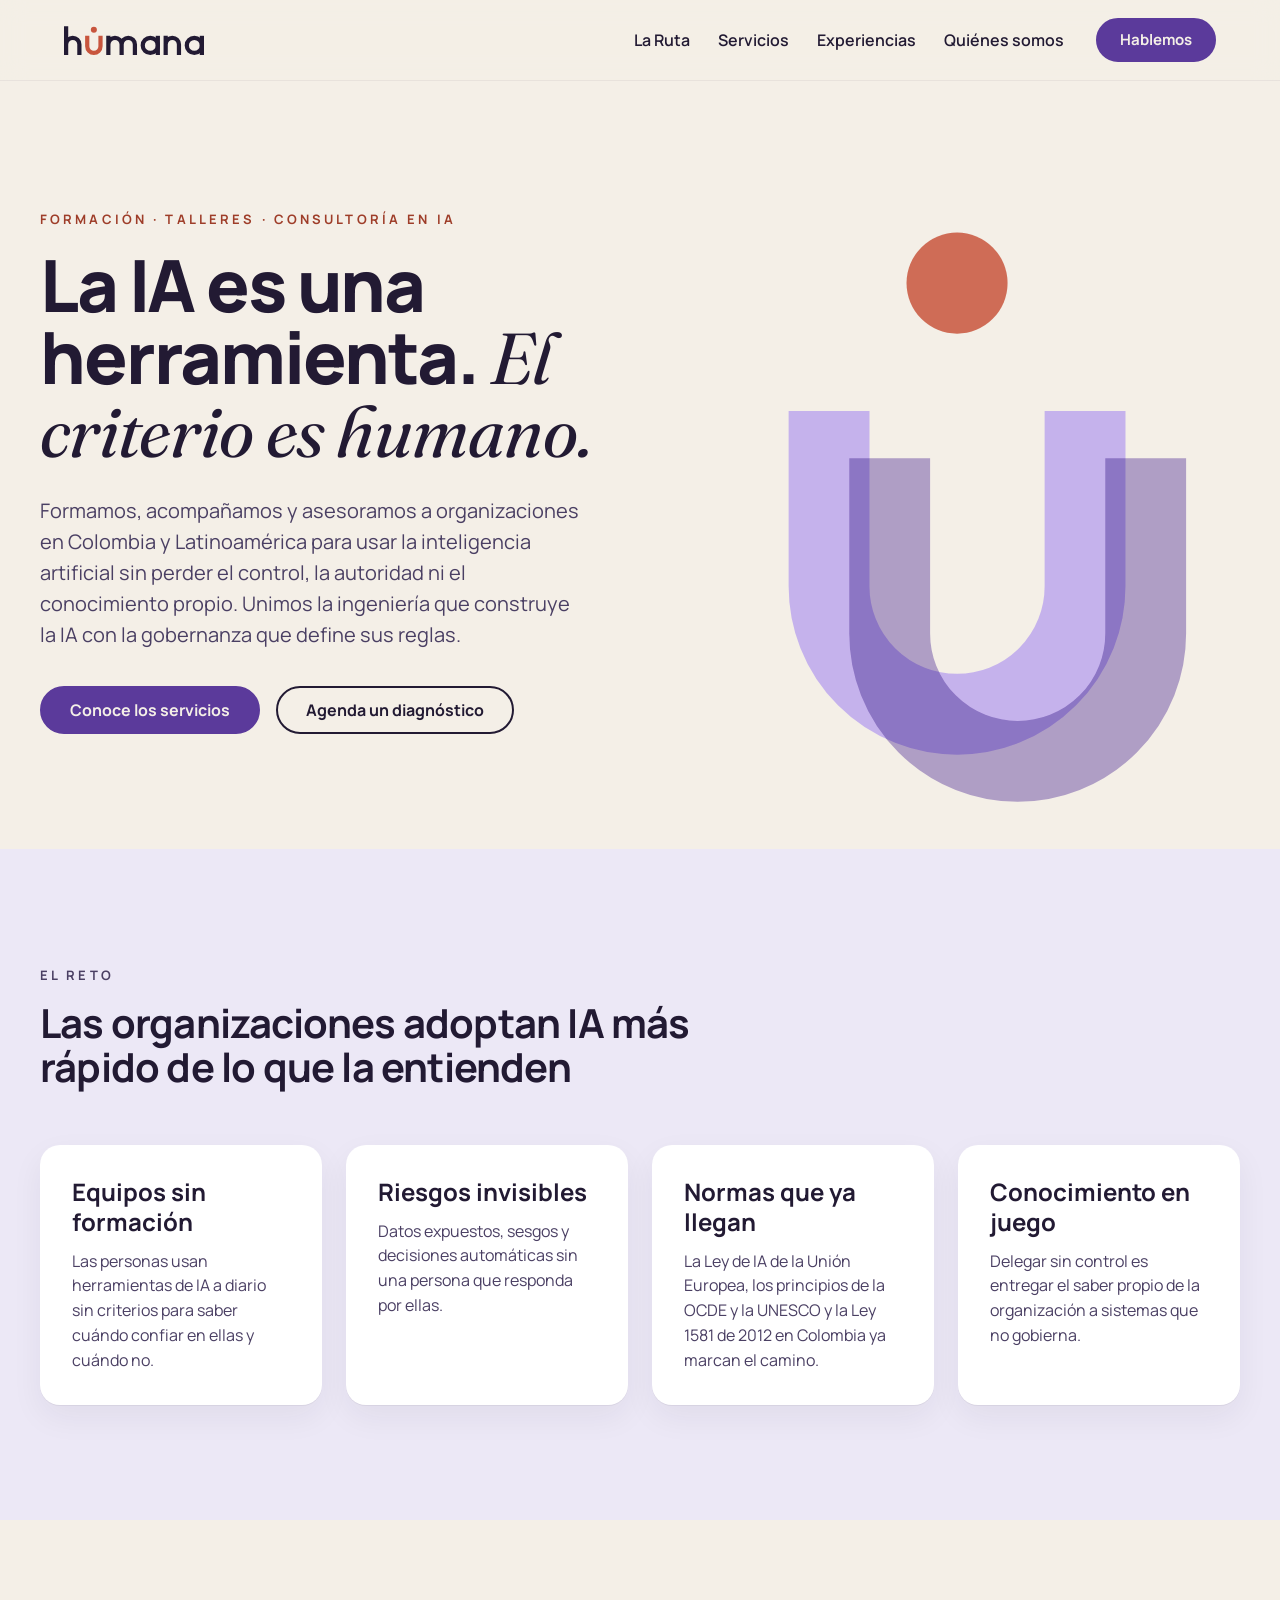
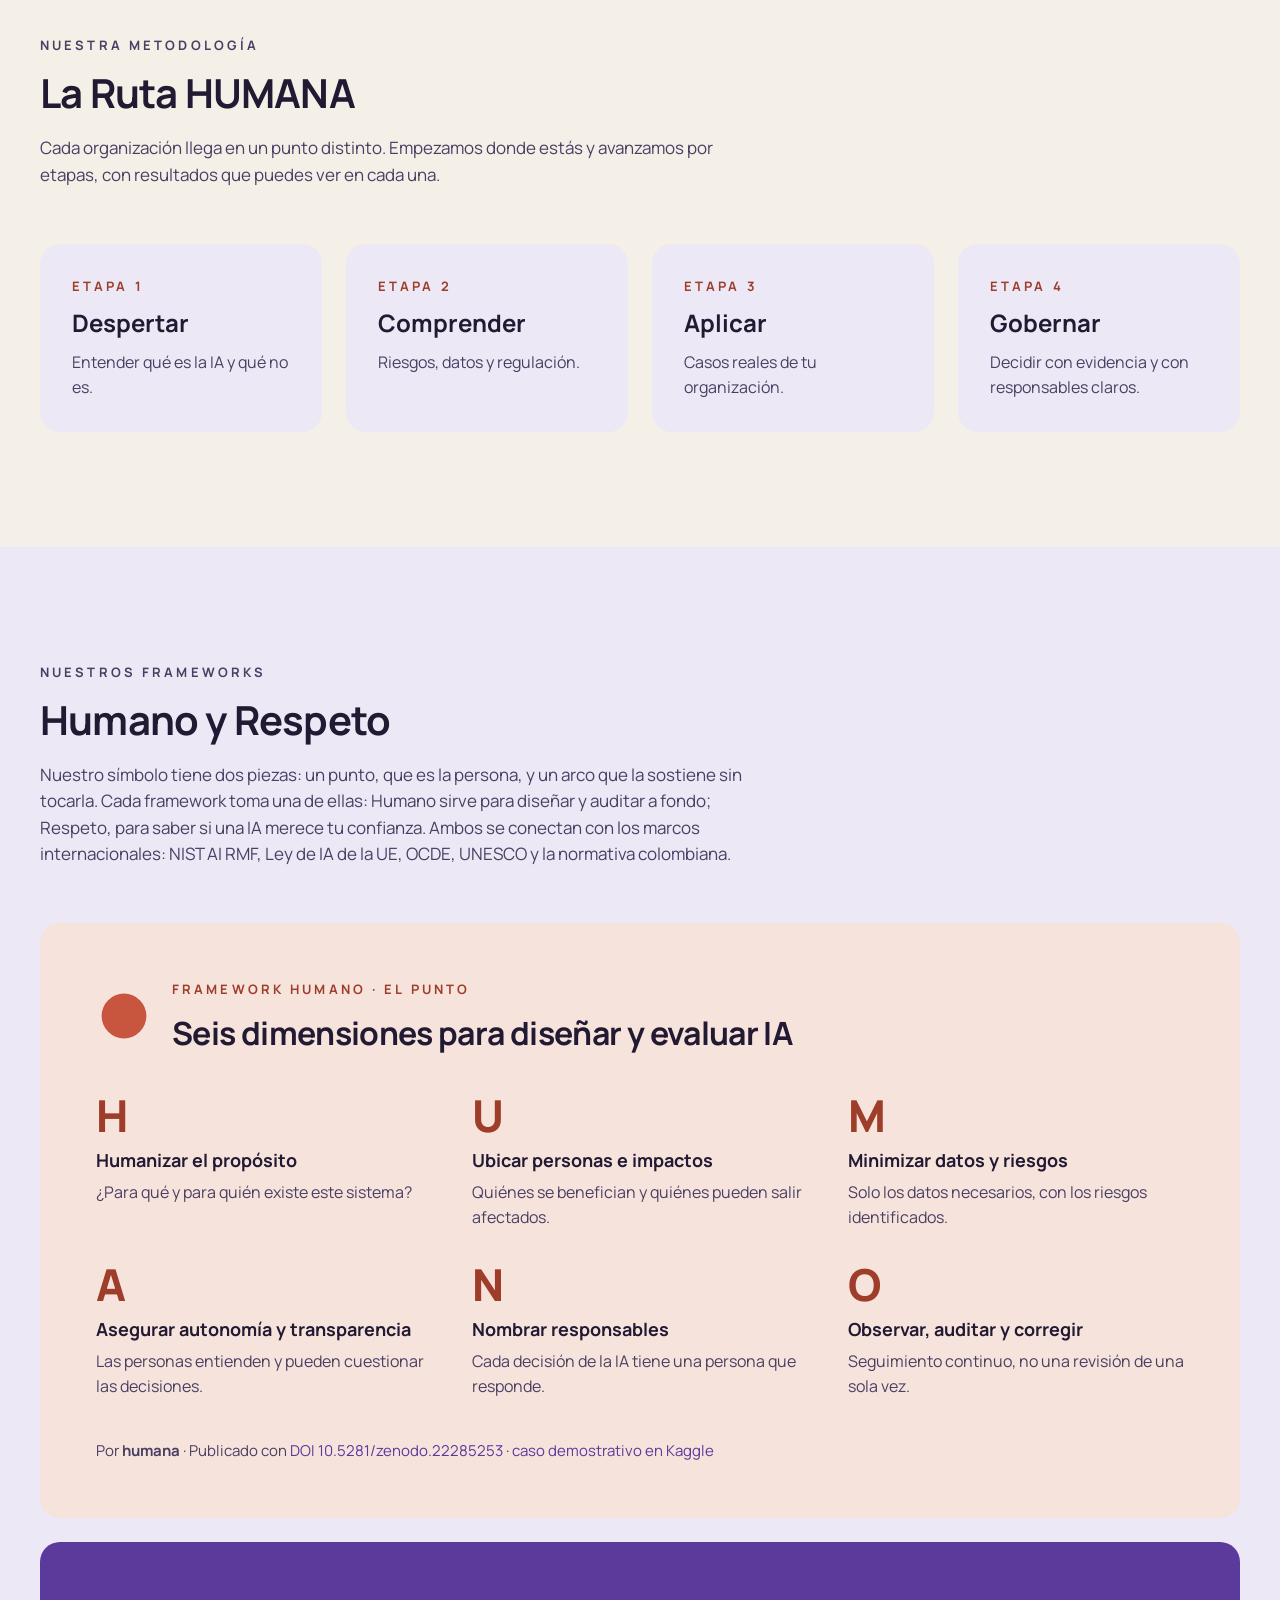
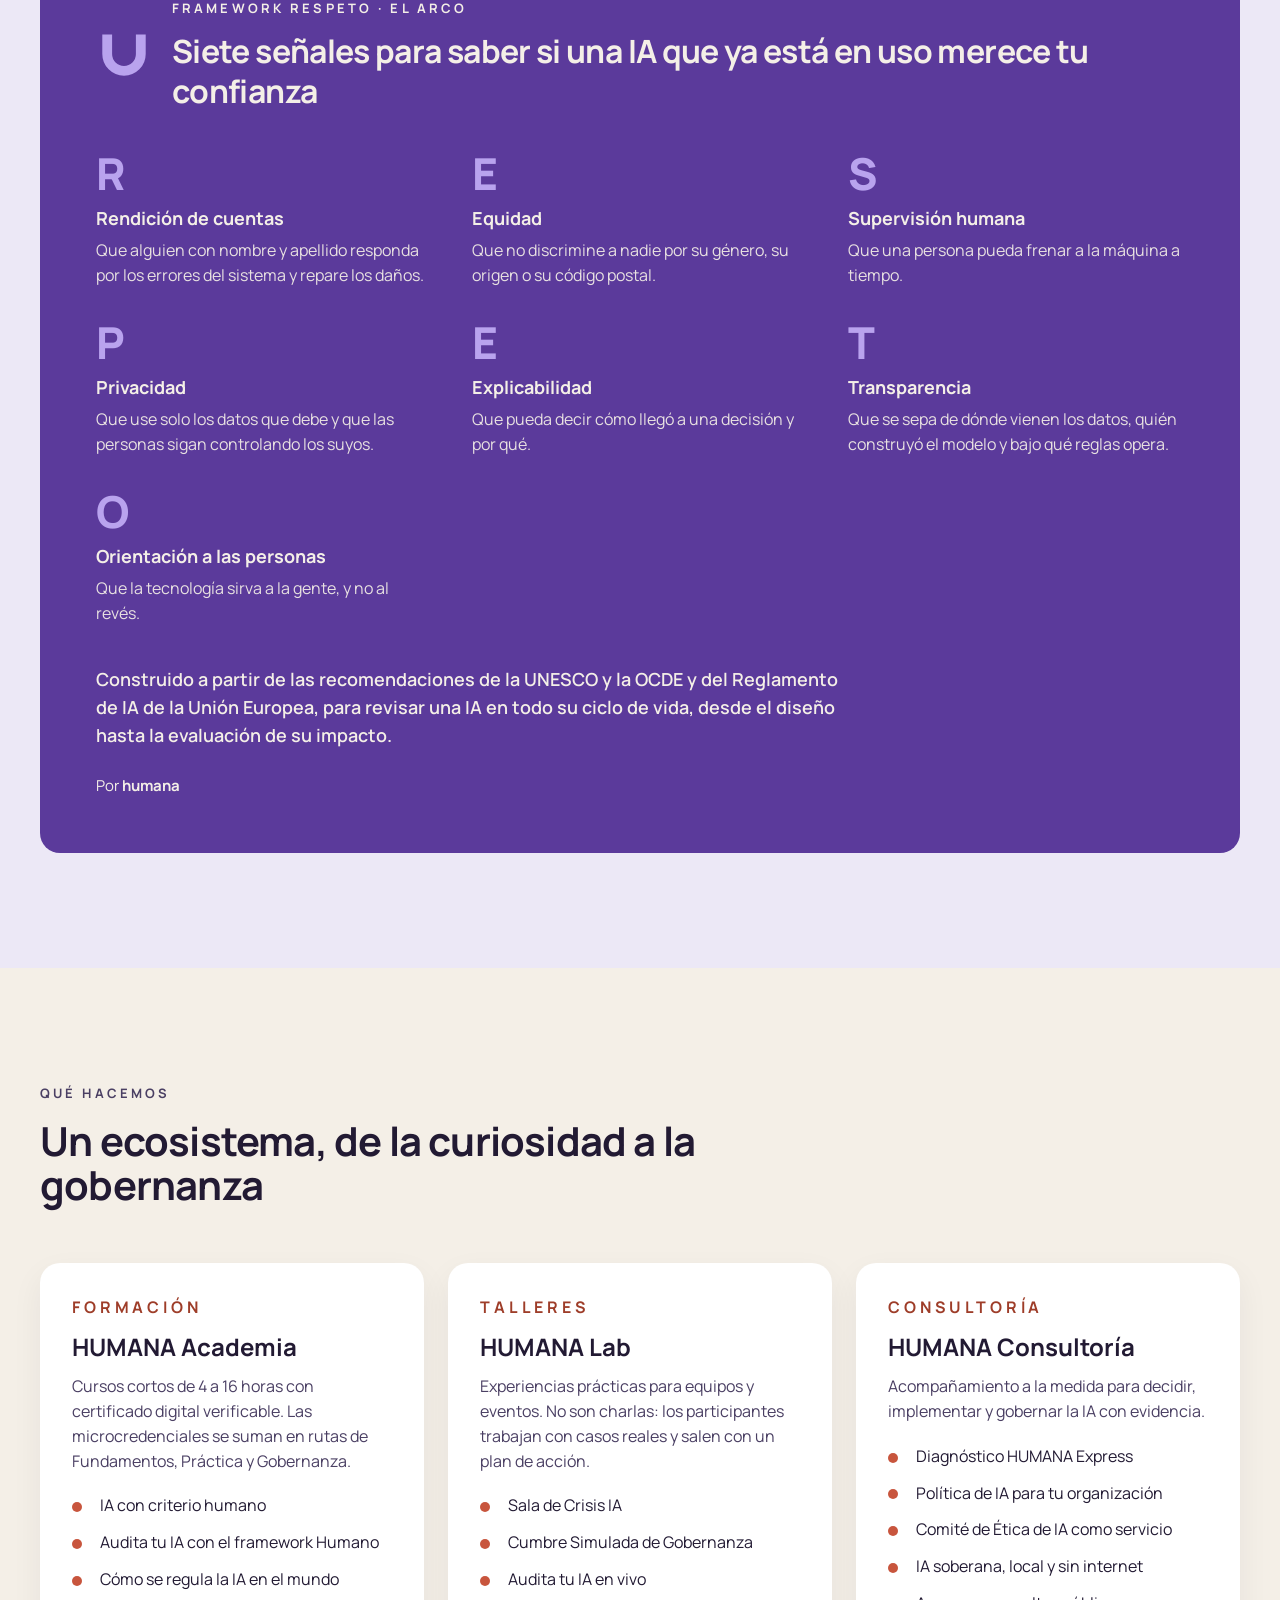
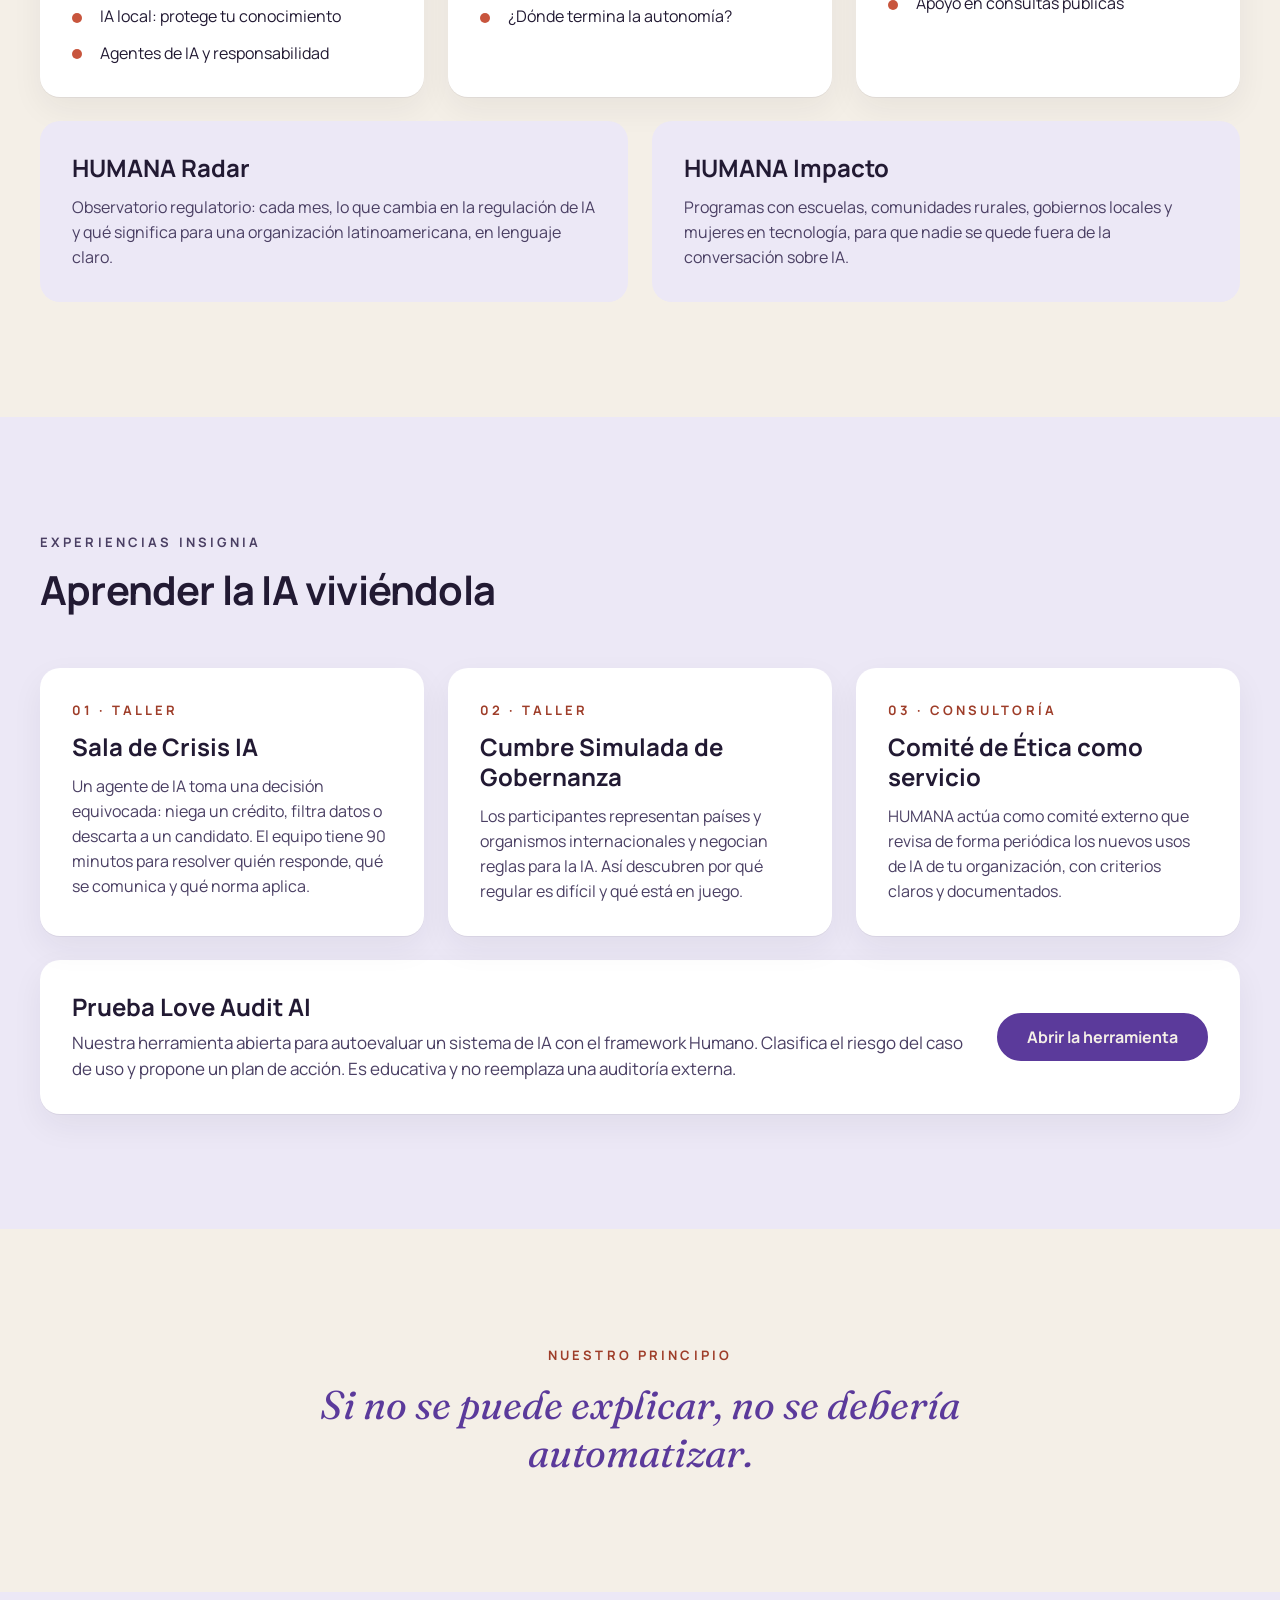
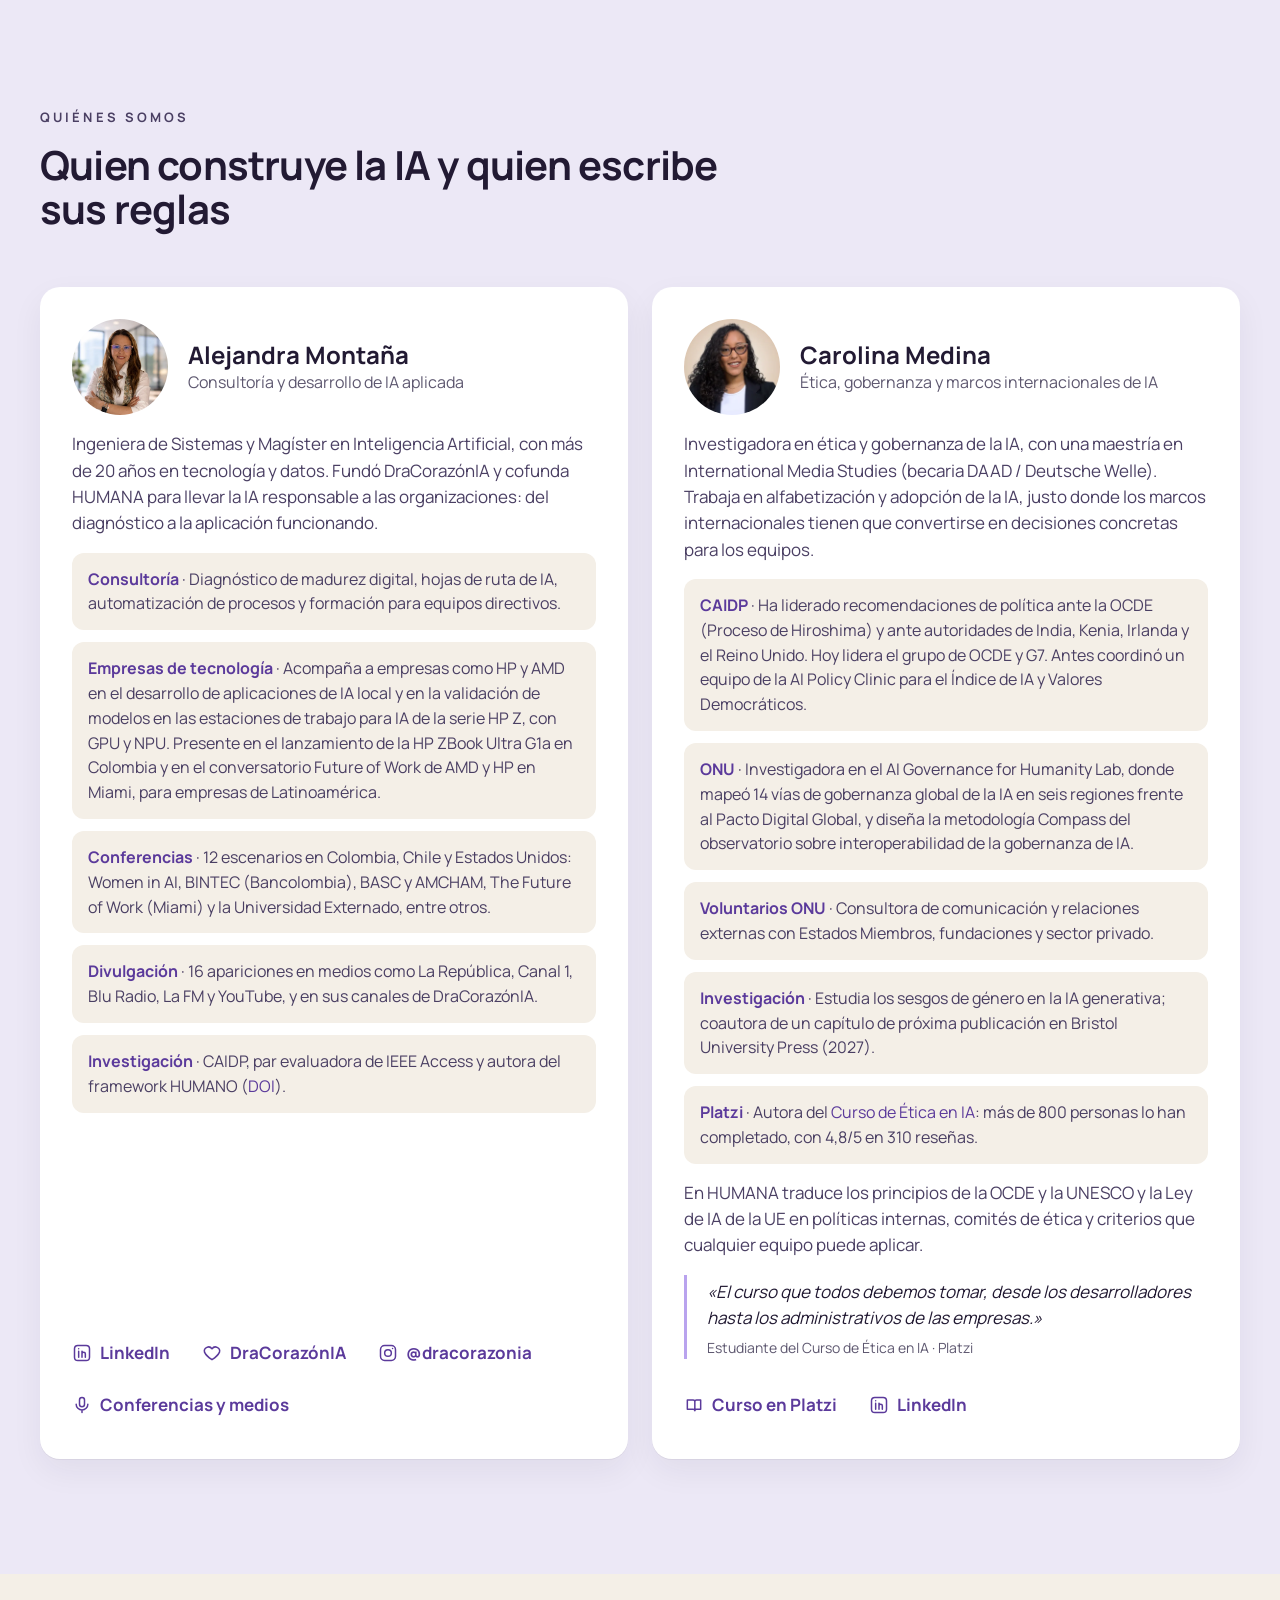
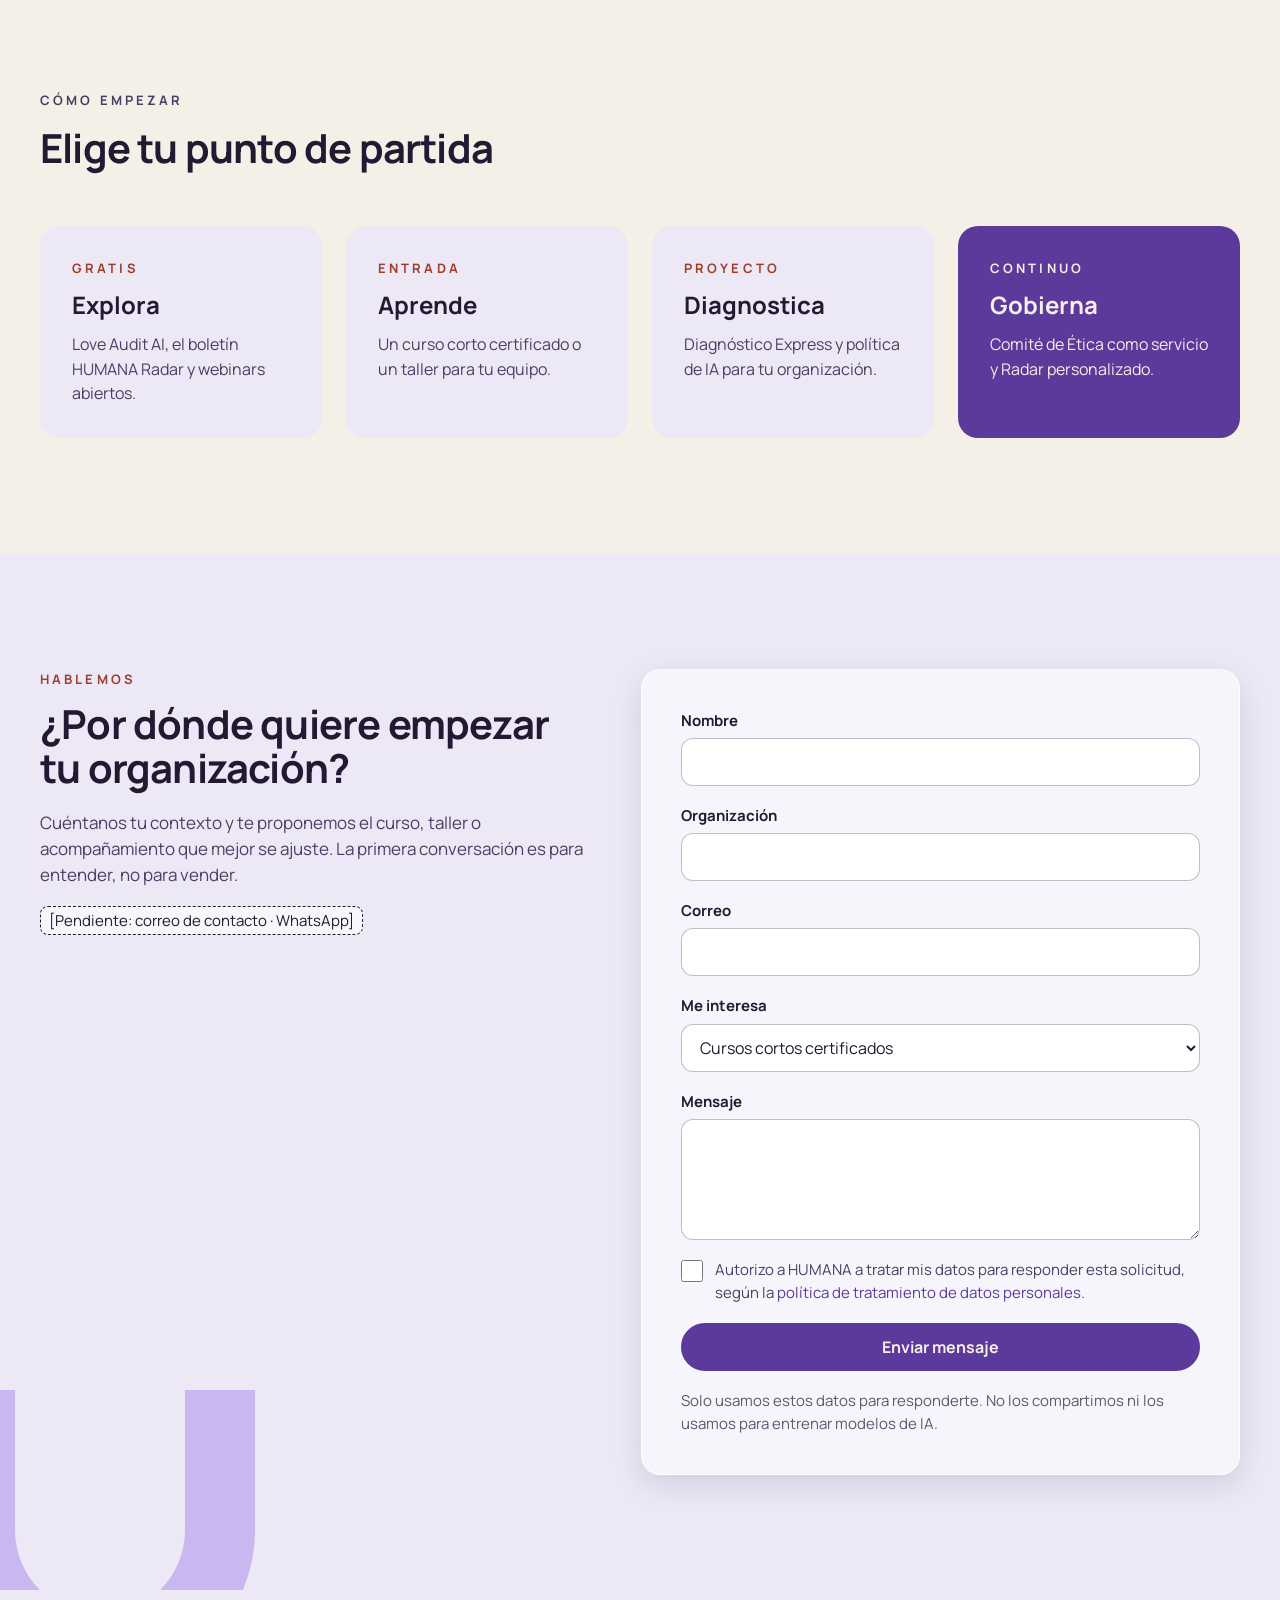
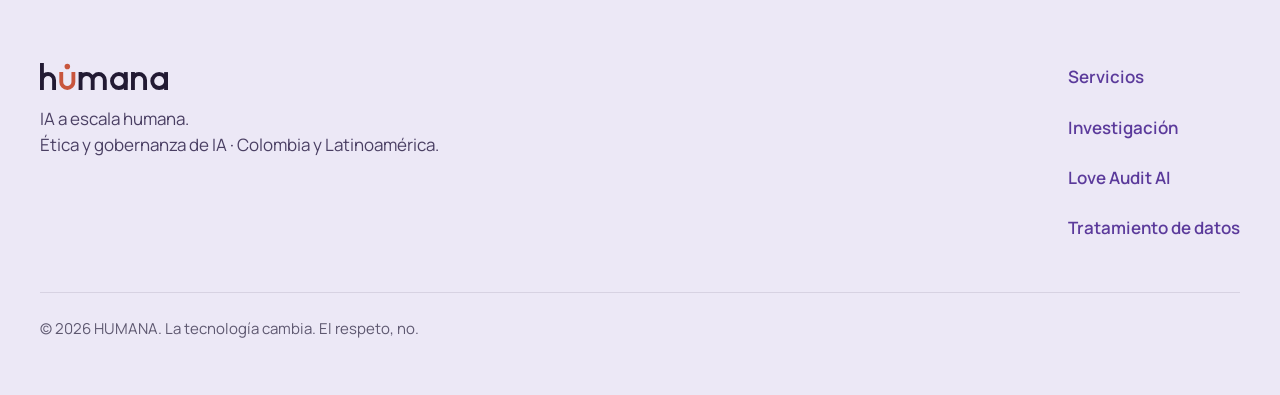
==== index.html @ adac443d "Perfil de Alejandra: Future of Work de AMD y HP fue en Miami para empresas de Latinoamérica Co-Autho" ====
<!DOCTYPE html>
<html lang="es-CO">
<head>
  <meta charset="utf-8">
  <meta name="viewport" content="width=device-width, initial-scale=1">
  <title>HUMANA · La IA es una herramienta. El criterio es humano.</title>
  <meta name="description" content="HUMANA forma, acompaña y asesora a organizaciones en Colombia y Latinoamérica para usar la IA sin perder el control, la autoridad ni el conocimiento propio. Cursos, talleres y consultoría en ética y gobernanza de IA.">
  <meta name="theme-color" content="#F4EFE7">
  <meta property="og:title" content="HUMANA · IA a escala humana">
  <meta property="og:description" content="Formación, talleres y consultoría en ética y gobernanza de IA para organizaciones en Colombia y Latinoamérica.">
  <meta property="og:type" content="website">
  <meta property="og:locale" content="es_CO">
  <link rel="icon" href="logo/humana-icono.svg" type="image/svg+xml">
  <link rel="preconnect" href="https://fonts.googleapis.com">
  <link rel="preconnect" href="https://fonts.gstatic.com" crossorigin>
  <link href="https://fonts.googleapis.com/css2?family=Fraunces:ital,opsz,wght@1,9..144,400;1,9..144,500&family=Manrope:wght@400;500;600;700;800&display=swap" rel="stylesheet">
  <link rel="stylesheet" href="css/tokens.css">
  <link rel="stylesheet" href="css/site.css">
</head>
<body>
  <a class="h-salto" href="#contenido">Saltar al contenido</a>

  <header class="h-encabezado">
    <div class="h-contenedor">
      <a class="h-marca" href="./" aria-label="HUMANA, inicio"><img src="logo/humana-logo-claro.svg" alt="HUMANA" width="140" height="30"></a>
      <nav class="h-nav" aria-label="Principal">
        <ul>
          <li><a href="#ruta">La Ruta</a></li>
          <li><a href="#servicios">Servicios</a></li>
          <li><a href="#experiencias">Experiencias</a></li>
          <li><a href="#equipo">Quiénes somos</a></li>
        </ul>
        <a class="h-btn h-btn--compacto" href="#contacto">Hablemos</a>
      </nav>
    </div>
  </header>

  <main id="contenido">

    <!-- Hero -->
    <section class="h-hero">
      <div class="h-contenedor">
        <div class="h-hero__texto">
          <p class="h-eyebrow">Formación · Talleres · Consultoría en IA</p>
          <h1>La IA es una herramienta. <em class="h-acento">El criterio es humano.</em></h1>
          <p class="h-hero__intro">Formamos, acompañamos y asesoramos a organizaciones en Colombia y Latinoamérica para usar la inteligencia artificial sin perder el control, la autoridad ni el conocimiento propio. Unimos la ingeniería que construye la IA con la gobernanza que define sus reglas.</p>
          <div class="h-acciones">
            <a class="h-btn" href="#servicios">Conoce los servicios</a>
            <a class="h-btn h-btn--sec" href="#contacto">Agenda un diagnóstico</a>
          </div>
        </div>
      </div>
      <div class="h-capas" aria-hidden="true"></div>
    </section>

    <!-- El reto -->
    <section class="h-seccion h-seccion--bruma" aria-labelledby="t-reto">
      <div class="h-contenedor">
        <div class="h-cabecera">
          <p class="h-eyebrow">El reto</p>
          <h2 id="t-reto">Las organizaciones adoptan IA más rápido de lo que la entienden</h2>
        </div>
        <div class="h-cuatro">
          <article class="h-card">
            <h3>Equipos sin formación</h3>
            <p>Las personas usan herramientas de IA a diario sin criterios para saber cuándo confiar en ellas y cuándo no.</p>
          </article>
          <article class="h-card">
            <h3>Riesgos invisibles</h3>
            <p>Datos expuestos, sesgos y decisiones automáticas sin una persona que responda por ellas.</p>
          </article>
          <article class="h-card">
            <h3>Normas que ya llegan</h3>
            <p>La Ley de IA de la Unión Europea, los principios de la OCDE y la UNESCO y la Ley 1581 de 2012 en Colombia ya marcan el camino.</p>
          </article>
          <article class="h-card">
            <h3>Conocimiento en juego</h3>
            <p>Delegar sin control es entregar el saber propio de la organización a sistemas que no gobierna.</p>
          </article>
        </div>
      </div>
    </section>

    <!-- La Ruta HUMANA -->
    <section class="h-seccion" id="ruta" aria-labelledby="t-ruta">
      <div class="h-contenedor">
        <div class="h-cabecera">
          <p class="h-eyebrow">Nuestra metodología</p>
          <h2 id="t-ruta">La Ruta HUMANA</h2>
          <p>Cada organización llega en un punto distinto. Empezamos donde estás y avanzamos por etapas, con resultados que puedes ver en cada una.</p>
        </div>
        <ol class="h-recorrido">
          <li><article class="h-card h-card--bruma">
            <span class="h-paso">Etapa 1</span>
            <h3>Despertar</h3>
            <p>Entender qué es la IA y qué no es.</p>
          </article></li>
          <li><article class="h-card h-card--bruma">
            <span class="h-paso">Etapa 2</span>
            <h3>Comprender</h3>
            <p>Riesgos, datos y regulación.</p>
          </article></li>
          <li><article class="h-card h-card--bruma">
            <span class="h-paso">Etapa 3</span>
            <h3>Aplicar</h3>
            <p>Casos reales de tu organización.</p>
          </article></li>
          <li><article class="h-card h-card--bruma">
            <span class="h-paso">Etapa 4</span>
            <h3>Gobernar</h3>
            <p>Decidir con evidencia y con responsables claros.</p>
          </article></li>
        </ol>
      </div>
    </section>

    <!-- Frameworks -->
    <section class="h-seccion h-seccion--bruma" id="frameworks" aria-labelledby="t-frameworks">
      <div class="h-contenedor">
        <div class="h-cabecera">
          <p class="h-eyebrow">Nuestros frameworks</p>
          <h2 id="t-frameworks">Humano y Respeto</h2>
          <p>Nuestro símbolo tiene dos piezas: un punto, que es la persona, y un arco que la sostiene sin tocarla. Cada framework toma una de ellas: Humano sirve para diseñar y auditar a fondo; Respeto, para saber si una IA merece tu confianza. Ambos se conectan con los marcos internacionales: NIST AI RMF, Ley de IA de la UE, OCDE, UNESCO y la normativa colombiana.</p>
        </div>

        <article class="h-card h-card--humano h-humano" aria-labelledby="t-humano">
          <div class="h-humano__cabeza">
            <svg class="h-humano__punto" viewBox="0 0 40 40" aria-hidden="true"><circle cx="20" cy="20" r="16" fill="#C8553D"/></svg>
            <div>
              <p class="h-eyebrow">Framework Humano · el punto</p>
              <h3 id="t-humano">Seis dimensiones para diseñar y evaluar IA</h3>
            </div>
          </div>
          <dl class="h-dimensiones">
            <div><dt><span class="h-letra" aria-hidden="true">H</span>Humanizar el propósito</dt><dd>¿Para qué y para quién existe este sistema?</dd></div>
            <div><dt><span class="h-letra" aria-hidden="true">U</span>Ubicar personas e impactos</dt><dd>Quiénes se benefician y quiénes pueden salir afectados.</dd></div>
            <div><dt><span class="h-letra" aria-hidden="true">M</span>Minimizar datos y riesgos</dt><dd>Solo los datos necesarios, con los riesgos identificados.</dd></div>
            <div><dt><span class="h-letra" aria-hidden="true">A</span>Asegurar autonomía y transparencia</dt><dd>Las personas entienden y pueden cuestionar las decisiones.</dd></div>
            <div><dt><span class="h-letra" aria-hidden="true">N</span>Nombrar responsables</dt><dd>Cada decisión de la IA tiene una persona que responde.</dd></div>
            <div><dt><span class="h-letra" aria-hidden="true">O</span>Observar, auditar y corregir</dt><dd>Seguimiento continuo, no una revisión de una sola vez.</dd></div>
          </dl>
          <p class="h-framework__firma">Por <strong>humana</strong> · Publicado con <a href="https://doi.org/10.5281/zenodo.22285253" target="_blank" rel="noopener">DOI 10.5281/zenodo.22285253<span class="h-salto-texto"> (abre en otra pestaña)</span></a> · <a href="https://www.kaggle.com/code/alejandramontana/humano-adult-census-kaggle" target="_blank" rel="noopener">caso demostrativo en Kaggle<span class="h-salto-texto"> (abre en otra pestaña)</span></a></p>
        </article>

        <article class="h-card h-card--respeto h-respeto" aria-labelledby="t-respeto">
          <div class="h-humano__cabeza">
            <svg class="h-humano__punto" viewBox="0 0 40 40" aria-hidden="true"><path d="M8 6v14a12 12 0 0 0 24 0V6" stroke="#B9A3EE" stroke-width="7" fill="none"/></svg>
            <div>
              <p class="h-eyebrow">Framework Respeto · el arco</p>
              <h3 id="t-respeto">Siete señales para saber si una IA que ya está en uso merece tu confianza</h3>
            </div>
          </div>
          <dl class="h-dimensiones">
            <div><dt><span class="h-letra" aria-hidden="true">R</span>Rendición de cuentas</dt><dd>Que alguien con nombre y apellido responda por los errores del sistema y repare los daños.</dd></div>
            <div><dt><span class="h-letra" aria-hidden="true">E</span>Equidad</dt><dd>Que no discrimine a nadie por su género, su origen o su código postal.</dd></div>
            <div><dt><span class="h-letra" aria-hidden="true">S</span>Supervisión humana</dt><dd>Que una persona pueda frenar a la máquina a tiempo.</dd></div>
            <div><dt><span class="h-letra" aria-hidden="true">P</span>Privacidad</dt><dd>Que use solo los datos que debe y que las personas sigan controlando los suyos.</dd></div>
            <div><dt><span class="h-letra" aria-hidden="true">E</span>Explicabilidad</dt><dd>Que pueda decir cómo llegó a una decisión y por qué.</dd></div>
            <div><dt><span class="h-letra" aria-hidden="true">T</span>Transparencia</dt><dd>Que se sepa de dónde vienen los datos, quién construyó el modelo y bajo qué reglas opera.</dd></div>
            <div><dt><span class="h-letra" aria-hidden="true">O</span>Orientación a las personas</dt><dd>Que la tecnología sirva a la gente, y no al revés.</dd></div>
          </dl>
          <p class="h-respeto__cierre">Construido a partir de las recomendaciones de la UNESCO y la OCDE y del Reglamento de IA de la Unión Europea, para revisar una IA en todo su ciclo de vida, desde el diseño hasta la evaluación de su impacto.</p>
          <p class="h-framework__firma">Por <strong>humana</strong></p>
        </article>
      </div>
    </section>

    <!-- Servicios -->
    <section class="h-seccion" id="servicios" aria-labelledby="t-servicios">
      <div class="h-contenedor">
        <div class="h-cabecera">
          <p class="h-eyebrow">Qué hacemos</p>
          <h2 id="t-servicios">Un ecosistema, de la curiosidad a la gobernanza</h2>
        </div>
        <div class="h-tres">
          <article class="h-card h-servicio">
            <p class="h-eyebrow">Formación</p>
            <h3>HUMANA Academia</h3>
            <p>Cursos cortos de 4 a 16 horas con certificado digital verificable. Las microcredenciales se suman en rutas de Fundamentos, Práctica y Gobernanza.</p>
            <ul class="h-lista">
              <li>IA con criterio humano</li>
              <li>Audita tu IA con el framework Humano</li>
              <li>Cómo se regula la IA en el mundo</li>
              <li>IA local: protege tu conocimiento</li>
              <li>Agentes de IA y responsabilidad</li>
            </ul>
          </article>
          <article class="h-card h-servicio">
            <p class="h-eyebrow">Talleres</p>
            <h3>HUMANA Lab</h3>
            <p>Experiencias prácticas para equipos y eventos. No son charlas: los participantes trabajan con casos reales y salen con un plan de acción.</p>
            <ul class="h-lista">
              <li>Sala de Crisis IA</li>
              <li>Cumbre Simulada de Gobernanza</li>
              <li>Audita tu IA en vivo</li>
              <li>¿Dónde termina la autonomía?</li>
            </ul>
          </article>
          <article class="h-card h-servicio">
            <p class="h-eyebrow">Consultoría</p>
            <h3>HUMANA Consultoría</h3>
            <p>Acompañamiento a la medida para decidir, implementar y gobernar la IA con evidencia.</p>
            <ul class="h-lista">
              <li>Diagnóstico HUMANA Express</li>
              <li>Política de IA para tu organización</li>
              <li>Comité de Ética de IA como servicio</li>
              <li>IA soberana, local y sin internet</li>
              <li>Apoyo en consultas públicas</li>
            </ul>
          </article>
        </div>
        <div class="h-dos h-dos--espacio">
          <article class="h-card h-card--bruma">
            <h3>HUMANA Radar</h3>
            <p>Observatorio regulatorio: cada mes, lo que cambia en la regulación de IA y qué significa para una organización latinoamericana, en lenguaje claro.</p>
          </article>
          <article class="h-card h-card--bruma">
            <h3>HUMANA Impacto</h3>
            <p>Programas con escuelas, comunidades rurales, gobiernos locales y mujeres en tecnología, para que nadie se quede fuera de la conversación sobre IA.</p>
          </article>
        </div>
      </div>
    </section>

    <!-- Experiencias -->
    <section class="h-seccion h-seccion--bruma" id="experiencias" aria-labelledby="t-experiencias">
      <div class="h-contenedor">
        <div class="h-cabecera">
          <p class="h-eyebrow">Experiencias insignia</p>
          <h2 id="t-experiencias">Aprender la IA viviéndola</h2>
        </div>
        <div class="h-tres">
          <article class="h-card">
            <span class="h-paso">01 · Taller</span>
            <h3>Sala de Crisis IA</h3>
            <p>Un agente de IA toma una decisión equivocada: niega un crédito, filtra datos o descarta a un candidato. El equipo tiene 90 minutos para resolver quién responde, qué se comunica y qué norma aplica.</p>
          </article>
          <article class="h-card">
            <span class="h-paso">02 · Taller</span>
            <h3>Cumbre Simulada de Gobernanza</h3>
            <p>Los participantes representan países y organismos internacionales y negocian reglas para la IA. Así descubren por qué regular es difícil y qué está en juego.</p>
          </article>
          <article class="h-card">
            <span class="h-paso">03 · Consultoría</span>
            <h3>Comité de Ética como servicio</h3>
            <p>HUMANA actúa como comité externo que revisa de forma periódica los nuevos usos de IA de tu organización, con criterios claros y documentados.</p>
          </article>
        </div>
        <article class="h-card h-destacada">
          <div>
            <h3>Prueba Love Audit AI</h3>
            <p>Nuestra herramienta abierta para autoevaluar un sistema de IA con el framework Humano. Clasifica el riesgo del caso de uso y propone un plan de acción. Es educativa y no reemplaza una auditoría externa.</p>
          </div>
          <a class="h-btn" href="https://acatherinebusinessintelligence.github.io/Love-Audit-AI/" target="_blank" rel="noopener">Abrir la herramienta<span class="h-salto-texto"> (abre en otra pestaña)</span></a>
        </article>
      </div>
    </section>

    <!-- Principio -->
    <section class="h-seccion h-principio" aria-label="Nuestro principio">
      <div class="h-contenedor">
        <blockquote>
          <p class="h-eyebrow">Nuestro principio</p>
          <p class="h-destacado">Si no se puede explicar, no se debería automatizar.</p>
        </blockquote>
      </div>
    </section>

    <!-- Equipo -->
    <section class="h-seccion h-seccion--bruma" id="equipo" aria-labelledby="t-equipo">
      <div class="h-contenedor">
        <div class="h-cabecera">
          <p class="h-eyebrow">Quiénes somos</p>
          <h2 id="t-equipo">Quien construye la IA y quien escribe sus reglas</h2>
        </div>
        <div class="h-equipo">
          <article class="h-card h-persona">
            <div class="h-persona__cabeza">
              <picture>
                <source srcset="img/alejandra.webp" type="image/webp">
                <img class="h-foto" src="img/alejandra.jpg" alt="Alejandra Montaña" width="96" height="96">
              </picture>
              <div>
                <h3>Alejandra Montaña</h3>
                <p class="h-persona__rol">Consultoría y desarrollo de IA aplicada</p>
              </div>
            </div>
            <p>Ingeniera de Sistemas y Magíster en Inteligencia Artificial, con más de 20 años en tecnología y datos. Fundó DraCorazónIA y cofunda HUMANA para llevar la IA responsable a las organizaciones: del diagnóstico a la aplicación funcionando.</p>
            <ul class="h-credenciales">
              <li><strong>Consultoría</strong> · Diagnóstico de madurez digital, hojas de ruta de IA, automatización de procesos y formación para equipos directivos.</li>
              <li><strong>Empresas de tecnología</strong> · Acompaña a empresas como HP y AMD en el desarrollo de aplicaciones de IA local y en la validación de modelos en las estaciones de trabajo para IA de la serie HP Z, con GPU y NPU. Presente en el lanzamiento de la HP ZBook Ultra G1a en Colombia y en el conversatorio Future of Work de AMD y HP en Miami, para empresas de Latinoamérica.</li>
              <li><strong>Conferencias</strong> · 12 escenarios en Colombia, Chile y Estados Unidos: Women in AI, BINTEC (Bancolombia), BASC y AMCHAM, The Future of Work (Miami) y la Universidad Externado, entre otros.</li>
              <li><strong>Divulgación</strong> · 16 apariciones en medios como La República, Canal 1, Blu Radio, La FM y YouTube, y en sus canales de DraCorazónIA.</li>
              <li><strong>Investigación</strong> · CAIDP, par evaluadora de IEEE Access y autora del framework HUMANO (<a href="https://doi.org/10.5281/zenodo.22285253" target="_blank" rel="noopener">DOI<span class="h-salto-texto"> 10.5281/zenodo.22285253, abre en otra pestaña</span></a>).</li>
            </ul>
            <div class="h-enlaces">
              <a href="https://www.linkedin.com/in/alejandra-montana/" target="_blank" rel="noopener">
                <svg viewBox="0 0 24 24" aria-hidden="true"><rect x="3" y="3" width="18" height="18" rx="4"/><path d="M8 10v7M8 7v.01M12 17v-4a2 2 0 0 1 4 0v4M12 10v7"/></svg>
                LinkedIn<span class="h-salto-texto"> de Alejandra Montaña (abre en otra pestaña)</span>
              </a>
              <a href="https://acatherinebusinessintelligence.github.io/" target="_blank" rel="noopener">
                <svg viewBox="0 0 24 24" aria-hidden="true"><path d="M12 20s-7-4.4-9-9a5 5 0 0 1 9-4 5 5 0 0 1 9 4c-2 4.6-9 9-9 9z"/></svg>
                DraCorazónIA<span class="h-salto-texto"> (sitio personal, abre en otra pestaña)</span>
              </a>
              <a href="https://www.instagram.com/dracorazonia/" target="_blank" rel="noopener">
                <svg viewBox="0 0 24 24" aria-hidden="true"><rect x="3" y="3" width="18" height="18" rx="5"/><circle cx="12" cy="12" r="4"/><path d="M17.5 6.5v.01"/></svg>
                @dracorazonia<span class="h-salto-texto"> en Instagram (abre en otra pestaña)</span>
              </a>
              <a href="https://acatherinebusinessintelligence.github.io/divulgacion.html" target="_blank" rel="noopener">
                <svg viewBox="0 0 24 24" aria-hidden="true"><rect x="9" y="3" width="6" height="11" rx="3"/><path d="M5 11a7 7 0 0 0 14 0M12 18v3"/></svg>
                Conferencias y medios<span class="h-salto-texto"> de Alejandra Montaña (abre en otra pestaña)</span>
              </a>
            </div>
          </article>
          <article class="h-card h-persona">
            <div class="h-persona__cabeza">
              <picture>
                <source srcset="img/carolina.webp" type="image/webp">
                <img class="h-foto" src="img/carolina.jpg" alt="Carolina Medina" width="96" height="96">
              </picture>
              <div>
                <h3>Carolina Medina</h3>
                <p class="h-persona__rol">Ética, gobernanza y marcos internacionales de IA</p>
              </div>
            </div>
            <p>Investigadora en ética y gobernanza de la IA, con una maestría en International Media Studies (becaria DAAD / Deutsche Welle). Trabaja en alfabetización y adopción de la IA, justo donde los marcos internacionales tienen que convertirse en decisiones concretas para los equipos.</p>
            <ul class="h-credenciales">
              <li><strong>CAIDP</strong> · Ha liderado recomendaciones de política ante la OCDE (Proceso de Hiroshima) y ante autoridades de India, Kenia, Irlanda y el Reino Unido. Hoy lidera el grupo de OCDE y G7. Antes coordinó un equipo de la AI Policy Clinic para el Índice de IA y Valores Democráticos.</li>
              <li><strong>ONU</strong> · Investigadora en el AI Governance for Humanity Lab, donde mapeó 14 vías de gobernanza global de la IA en seis regiones frente al Pacto Digital Global, y diseña la metodología Compass del observatorio sobre interoperabilidad de la gobernanza de IA.</li>
              <li><strong>Voluntarios ONU</strong> · Consultora de comunicación y relaciones externas con Estados Miembros, fundaciones y sector privado.</li>
              <li><strong>Investigación</strong> · Estudia los sesgos de género en la IA generativa; coautora de un capítulo de próxima publicación en Bristol University Press (2027).</li>
              <li><strong>Platzi</strong> · Autora del <a href="https://platzi.com/cursos/etica-inteligencia-artificial/" target="_blank" rel="noopener">Curso de Ética en IA<span class="h-salto-texto"> (abre en otra pestaña)</span></a>: más de 800 personas lo han completado, con 4,8/5 en 310 reseñas.</li>
            </ul>
            <p>En HUMANA traduce los principios de la OCDE y la UNESCO y la Ley de IA de la UE en políticas internas, comités de ética y criterios que cualquier equipo puede aplicar.</p>
            <figure class="h-testimonio">
              <blockquote><p>«El curso que todos debemos tomar, desde los desarrolladores hasta los administrativos de las empresas.»</p></blockquote>
              <figcaption>Estudiante del Curso de Ética en IA · Platzi</figcaption>
            </figure>
            <div class="h-enlaces">
              <a href="https://platzi.com/cursos/etica-inteligencia-artificial/" target="_blank" rel="noopener">
                <svg viewBox="0 0 24 24" aria-hidden="true"><path d="M4 6h7a2 2 0 0 1 2 2v11a2 2 0 0 0-2-2H4zM20 6h-5a2 2 0 0 0-2 2v11a2 2 0 0 1 2-2h5z"/></svg>
                Curso en Platzi<span class="h-salto-texto"> de Carolina Medina (abre en otra pestaña)</span>
              </a>
              <a href="https://www.linkedin.com/in/carolinamedinaandmedia/" target="_blank" rel="noopener">
                <svg viewBox="0 0 24 24" aria-hidden="true"><rect x="3" y="3" width="18" height="18" rx="4"/><path d="M8 10v7M8 7v.01M12 17v-4a2 2 0 0 1 4 0v4M12 10v7"/></svg>
                LinkedIn<span class="h-salto-texto"> de Carolina Medina (abre en otra pestaña)</span>
              </a>
            </div>
          </article>
        </div>
      </div>
    </section>

    <!-- Cómo empezar -->
    <section class="h-seccion" aria-labelledby="t-empezar">
      <div class="h-contenedor">
        <div class="h-cabecera">
          <p class="h-eyebrow">Cómo empezar</p>
          <h2 id="t-empezar">Elige tu punto de partida</h2>
        </div>
        <div class="h-cuatro">
          <article class="h-card h-card--bruma">
            <span class="h-paso">Gratis</span>
            <h3>Explora</h3>
            <p>Love Audit AI, el boletín HUMANA Radar y webinars abiertos.</p>
          </article>
          <article class="h-card h-card--bruma">
            <span class="h-paso">Entrada</span>
            <h3>Aprende</h3>
            <p>Un curso corto certificado o un taller para tu equipo.</p>
          </article>
          <article class="h-card h-card--bruma">
            <span class="h-paso">Proyecto</span>
            <h3>Diagnostica</h3>
            <p>Diagnóstico Express y política de IA para tu organización.</p>
          </article>
          <article class="h-card h-card--respeto">
            <span class="h-paso">Continuo</span>
            <h3>Gobierna</h3>
            <p>Comité de Ética como servicio y Radar personalizado.</p>
          </article>
        </div>
      </div>
    </section>

    <!-- Contacto -->
    <section class="h-seccion h-seccion--bruma h-contacto" id="contacto" aria-labelledby="t-contacto">
      <svg class="h-contacto__capa" viewBox="0 0 360 360" aria-hidden="true"><path d="M60 40v140a120 120 0 0 0 240 0V40" stroke="#B9A3EE" stroke-width="70" fill="none" opacity=".7"/></svg>
      <div class="h-contenedor h-contacto__grilla">
        <div>
          <p class="h-eyebrow">Hablemos</p>
          <h2 id="t-contacto">¿Por dónde quiere empezar tu organización?</h2>
          <p>Cuéntanos tu contexto y te proponemos el curso, taller o acompañamiento que mejor se ajuste. La primera conversación es para entender, no para vender.</p>
          <p><span class="h-pendiente">[Pendiente: correo de contacto · WhatsApp]</span></p>
        </div>
        <form class="h-cristal h-formulario" action="/contacto" method="post" aria-describedby="nota-form">
          <div class="h-trampa" aria-hidden="true"><label for="sitio_web">No llenes este campo</label><input id="sitio_web" name="sitio_web" type="text" tabindex="-1" autocomplete="off"></div>
          <div class="h-campo"><label for="nombre">Nombre</label><input id="nombre" name="nombre" type="text" autocomplete="name" required></div>
          <div class="h-campo"><label for="org">Organización</label><input id="org" name="organizacion" type="text" autocomplete="organization"></div>
          <div class="h-campo"><label for="correo">Correo</label><input id="correo" name="correo" type="email" autocomplete="email" required></div>
          <div class="h-campo"><label for="interes">Me interesa</label>
            <select id="interes" name="interes">
              <option>Cursos cortos certificados</option>
              <option>Talleres para mi equipo</option>
              <option>Consultoría</option>
              <option>HUMANA Radar</option>
              <option>Alianzas e impacto social</option>
            </select>
          </div>
          <div class="h-campo"><label for="mensaje">Mensaje</label><textarea id="mensaje" name="mensaje" rows="4"></textarea></div>
          <div class="h-check">
            <input id="autorizo" name="autorizacion" type="checkbox" value="si" required>
            <label for="autorizo">Autorizo a HUMANA a tratar mis datos para responder esta solicitud, según la <a href="privacidad.html">política de tratamiento de datos personales</a>.</label>
          </div>
          <button class="h-btn" type="submit">Enviar mensaje</button>
          <p class="h-nota" id="nota-form">Solo usamos estos datos para responderte. No los compartimos ni los usamos para entrenar modelos de IA.</p>
        </form>
      </div>
    </section>
  </main>

  <footer class="h-pie">
    <div class="h-contenedor">
      <div class="h-pie__fila">
        <div>
          <a href="./" aria-label="HUMANA, inicio"><img src="logo/humana-logo-claro.svg" alt="HUMANA" width="128" height="28"></a>
          <p>IA a escala humana.<br>Ética y gobernanza de IA · Colombia y Latinoamérica.</p>
        </div>
        <nav aria-label="Pie de página">
          <ul>
            <li><a href="#servicios">Servicios</a></li>
            <li><a href="https://acatherinebusinessintelligence.github.io/investigacion.html">Investigación</a></li>
            <li><a href="https://acatherinebusinessintelligence.github.io/Love-Audit-AI/">Love Audit AI</a></li>
            <li><a href="privacidad.html">Tratamiento de datos</a></li>
          </ul>
        </nav>
      </div>
      <p class="h-pie__legal">© 2026 HUMANA. La tecnología cambia. El respeto, no.</p>
    </div>
  </footer>
</body>
</html>
---- css/tokens.css ----
/* HUMANA — tokens y componentes base · v1.1
   Requiere las fuentes Manrope y Fraunces Italic (ver BRAND.md §4). */

:root {
  /* Color */
  --h-hueso: #F4EFE7;
  --h-bruma: #ECE8F6;
  --h-blanco: #FFFFFF;
  --h-tinta: #221A33;
  --h-ciruela: #4A3F63;
  --h-piedra: #5E5870;
  --h-jacaranda: #5B3A9B;
  --h-lavanda: #B9A3EE;
  --h-arcilla: #C8553D;
  --h-arcilla-profunda: #9E3D29;
  --h-rosa-arcilla: #F6E3DC;

  /* Tipografía */
  --h-sans: "Manrope", system-ui, -apple-system, "Segoe UI", sans-serif;
  --h-serif: "Fraunces", Georgia, serif;
  --h-fs-h1: clamp(44px, 6vw, 72px);
  --h-fs-h2: clamp(30px, 3.6vw, 40px);
  --h-fs-destacado: clamp(28px, 3.6vw, 40px);
  --h-fs-cuerpo: clamp(17px, 1.3vw, 18px);
  --h-fs-etiqueta: 13px;

  /* Forma y espacio */
  --h-radio: 20px;
  --h-radio-sm: 12px;
  --h-radio-pildora: 999px;
  --h-espacio: 8px;
  --h-seccion-y: clamp(64px, 9vw, 128px);
  --h-ancho-max: 1200px;
}

/* Base */
body {
  margin: 0;
  background: var(--h-hueso);
  color: var(--h-ciruela);
  font-family: var(--h-sans);
  font-size: var(--h-fs-cuerpo);
  line-height: 1.55;
}
h1, h2, h3, h4 { color: var(--h-tinta); font-family: var(--h-sans); margin: 0 0 0.5em; }
h1 { font-size: var(--h-fs-h1); font-weight: 800; line-height: 1.0; letter-spacing: -0.03em; }
h2 { font-size: var(--h-fs-h2); font-weight: 700; line-height: 1.1; letter-spacing: -0.02em; }
h3 { font-size: 24px; font-weight: 700; line-height: 1.25; }
a { color: var(--h-jacaranda); text-decoration: none; }
a:hover { text-decoration: underline; text-underline-offset: 3px; }
:focus-visible { outline: 3px solid var(--h-jacaranda); outline-offset: 2px; }

/* Acento editorial: una frase por pieza */
.h-acento {
  font-family: var(--h-serif);
  font-style: italic;
  font-weight: 400;
  letter-spacing: -0.01em;
}
.h-destacado { font-family: var(--h-serif); font-style: italic; font-size: var(--h-fs-destacado); line-height: 1.2; color: var(--h-jacaranda); }

.h-eyebrow {
  font-size: var(--h-fs-etiqueta);
  font-weight: 700;
  letter-spacing: 0.24em;
  text-transform: uppercase;
  color: var(--h-arcilla-profunda);
}
.h-secundario { color: var(--h-piedra); }

/* Secciones */
.h-seccion { padding: var(--h-seccion-y) 24px; }
.h-seccion--bruma { background: var(--h-bruma); }
.h-contenedor { max-width: var(--h-ancho-max); margin: 0 auto; }

/* Botones */
.h-btn {
  display: inline-flex; align-items: center; justify-content: center; gap: 8px;
  min-height: 48px; padding: 0 28px;
  border: 2px solid var(--h-jacaranda); border-radius: var(--h-radio-pildora);
  background: var(--h-jacaranda); color: var(--h-hueso);
  font: 700 16px/1 var(--h-sans); text-decoration: none; cursor: pointer;
  transition: background .2s, border-color .2s, color .2s;
}
.h-btn:hover { background: var(--h-tinta); border-color: var(--h-tinta); text-decoration: none; }
.h-btn--sec { background: transparent; color: var(--h-tinta); border-color: var(--h-tinta); }
.h-btn--sec:hover { background: var(--h-tinta); color: var(--h-hueso); }

/* Tarjetas */
.h-card {
  background: var(--h-blanco);
  border-radius: var(--h-radio);
  padding: 32px;
  box-shadow: 0 1px 0 rgba(34, 26, 51, 0.06), 0 12px 32px rgba(34, 26, 51, 0.06);
}
.h-card--bruma { background: var(--h-bruma); box-shadow: none; }
.h-card--humano { background: var(--h-rosa-arcilla); box-shadow: none; }
.h-card--respeto { background: var(--h-jacaranda); color: var(--h-hueso); box-shadow: none; }
.h-card--respeto h2, .h-card--respeto h3 { color: var(--h-hueso); }

/* Cristal: tarjeta translúcida sobre capas */
.h-cristal {
  background: rgba(255, 255, 255, 0.55);
  -webkit-backdrop-filter: blur(18px);
  backdrop-filter: blur(18px);
  border-radius: var(--h-radio);
  box-shadow: inset 0 0 0 1px rgba(255, 255, 255, 0.7), 0 10px 30px rgba(34, 26, 51, 0.12);
}

/* Capas transparentes (decorativas).
   Uso: <section class="h-hero"> … <div class="h-capas" aria-hidden="true"></div></section>
   El contenedor debe tener position: relative y overflow: hidden. */
.h-hero { position: relative; overflow: hidden; }
.h-hero > :not(.h-capas) { position: relative; z-index: 1; }
.h-capas {
  position: absolute; right: -6%; top: 0; bottom: 0; width: min(46vw, 640px);
  pointer-events: none; z-index: 0;
  background-repeat: no-repeat; background-position: right center; background-size: contain;
  background-image: url("data:image/svg+xml,%3Csvg xmlns='http://www.w3.org/2000/svg' viewBox='0 0 760 1000' fill='none'%3E%3Cpath d='M150 420V680A190 190 0 0 0 530 680V420' stroke='%23B9A3EE' stroke-width='120' opacity='.8'/%3E%3Cpath d='M240 490V750A190 190 0 0 0 620 750V490' stroke='%235B3A9B' stroke-width='120' opacity='.45' style='mix-blend-mode:multiply'/%3E%3Ccircle cx='340' cy='230' r='75' fill='%23C8553D' opacity='.9'/%3E%3C/svg%3E");
}
@media (max-width: 760px) {
  .h-capas { opacity: 0.35; width: 80vw; right: -30%; }
}
---- css/site.css ----
/* HUMANA — estilos del sitio. Se carga después de tokens.css (fuente de verdad de la marca)
   y solo añade composición de página y las correcciones documentadas abajo. */

*, *::before, *::after { box-sizing: border-box; }
html { scroll-behavior: smooth; }
img, svg { display: block; max-width: 100%; }
p { margin: 0 0 1em; }

.h-salto {
  position: absolute; left: 16px; top: -60px; z-index: 10;
  background: var(--h-jacaranda); color: var(--h-hueso);
  padding: 12px 20px; border-radius: var(--h-radio-sm); font-weight: 700;
}
.h-salto:focus { top: 16px; }

/* ---------- Encabezado ---------- */
.h-encabezado {
  position: sticky; top: 0; z-index: 5;
  background: rgba(244, 239, 231, 0.92);
  -webkit-backdrop-filter: blur(12px); backdrop-filter: blur(12px);
  border-bottom: 1px solid rgba(34, 26, 51, 0.06);
}
.h-encabezado .h-contenedor {
  display: flex; align-items: center; justify-content: space-between; gap: 24px;
  min-height: 80px; padding: 0 24px;
}
.h-marca { display: inline-block; padding: 8px 0; } /* área de respeto */
.h-marca img { width: 140px; height: auto; }
.h-nav { display: flex; align-items: center; gap: 32px; }
.h-nav ul { display: flex; gap: 28px; list-style: none; margin: 0; padding: 0; }
.h-nav ul a { color: var(--h-tinta); font-weight: 600; font-size: 16px; display: inline-block; padding: 12px 0; }
.h-btn--compacto { min-height: 44px; padding: 0 22px; font-size: 15px; }

/* ---------- Hero ---------- */
.h-hero { padding: clamp(72px, 10vw, 144px) 24px clamp(64px, 9vw, 128px); }
.h-hero .h-contenedor { width: 100%; }
.h-hero__texto { max-width: 640px; }
.h-hero h1 { margin: 20px 0 28px; }
.h-hero__intro { font-size: 20px; color: var(--h-ciruela); max-width: 540px; }
.h-acciones { display: flex; flex-wrap: wrap; gap: 16px; margin-top: 36px; }

/* Corrección v1.1: el círculo de la composición pasa de opacidad .9 a .85 (regla 45–85 %, BRAND §5). */
.h-capas {
  background-image: url("data:image/svg+xml,%3Csvg xmlns='http://www.w3.org/2000/svg' viewBox='0 0 760 1000' fill='none'%3E%3Cpath d='M150 420V680A190 190 0 0 0 530 680V420' stroke='%23B9A3EE' stroke-width='120' opacity='.8'/%3E%3Cpath d='M240 490V750A190 190 0 0 0 620 750V490' stroke='%235B3A9B' stroke-width='120' opacity='.45' style='mix-blend-mode:multiply'/%3E%3Ccircle cx='340' cy='230' r='75' fill='%23C8553D' opacity='.85'/%3E%3C/svg%3E");
}

/* ---------- Encabezados de sección ---------- */
.h-cabecera { max-width: 720px; margin-bottom: 56px; }
.h-cabecera h2 { margin-top: 16px; }
.h-cabecera p { color: var(--h-ciruela); }

/* ---------- Recorrido de servicios ---------- */
.h-recorrido {
  display: grid; grid-template-columns: repeat(4, 1fr); gap: 24px;
  list-style: none; margin: 0; padding: 0; counter-reset: paso;
}
.h-recorrido .h-card { display: flex; flex-direction: column; gap: 12px; height: 100%; }
.h-paso {
  font-size: var(--h-fs-etiqueta); font-weight: 700; letter-spacing: 0.24em;
  text-transform: uppercase; color: var(--h-arcilla-profunda);
}
.h-recorrido h3 { margin: 0; }
.h-recorrido p { margin: 0; font-size: 16px; }
.h-icono { width: 40px; height: 40px; stroke: var(--h-jacaranda); stroke-width: 1.8; fill: none; stroke-linecap: round; stroke-linejoin: round; }

/* ---------- Frameworks ---------- */
.h-frameworks { display: grid; grid-template-columns: 1fr 1fr; gap: 24px; }
.h-framework { position: relative; overflow: hidden; padding: 48px 40px; min-height: 360px; display: flex; flex-direction: column; }
.h-framework > :not(.h-framework__forma) { position: relative; z-index: 1; max-width: 70%; }
.h-framework h3 { font-size: 32px; letter-spacing: -0.02em; margin: 12px 0 16px; }
.h-framework__forma { position: absolute; right: -40px; bottom: -40px; width: 220px; height: 220px; z-index: 0; }
.h-framework__firma { margin-top: auto; padding-top: 24px; font-size: 15px; }
.h-card--humano .h-eyebrow { color: var(--h-arcilla-profunda); }
.h-card--humano p { color: var(--h-ciruela); }

/* Corrección: dentro de la tarjeta Respeto (fondo Jacarandá) los elementos heredados
   quedaban sin contraste (enlaces, foco, etiquetas). */
.h-card--respeto p { color: var(--h-hueso); }
.h-card--respeto .h-eyebrow { color: var(--h-hueso); }
.h-card--respeto a { color: var(--h-hueso); text-decoration: underline; text-underline-offset: 3px; }
.h-card--respeto :focus-visible { outline-color: var(--h-hueso); }

.h-pendiente {
  display: inline-block; background: rgba(255, 255, 255, 0.6); color: var(--h-tinta);
  border: 1px dashed currentColor; border-radius: 8px; padding: 2px 8px; font-size: 15px;
}
.h-card--respeto .h-pendiente { background: rgba(244, 239, 231, 0.15); color: var(--h-hueso); }

/* ---------- Principio ---------- */
.h-principio { text-align: center; }
.h-principio blockquote { margin: 0 auto; max-width: 820px; }
.h-principio .h-destacado { margin: 16px 0 0; }

/* ---------- Para quién ---------- */
.h-dos { display: grid; grid-template-columns: 1fr 1fr; gap: 24px; }
.h-lista { list-style: none; margin: 16px 0 0; padding: 0; display: grid; gap: 12px; }
.h-lista li { position: relative; padding-left: 28px; }
.h-lista li::before {
  content: ""; position: absolute; left: 0; top: 0.55em; width: 10px; height: 10px;
  border-radius: 50%; background: var(--h-arcilla);
}

/* ---------- Equipo ---------- */
.h-equipo { display: grid; grid-template-columns: 1fr 1fr; gap: 24px; }
.h-persona { display: flex; flex-direction: column; gap: 16px; }
.h-persona__cabeza { display: flex; align-items: center; gap: 20px; }
.h-avatar {
  flex: none; width: 72px; height: 72px; border-radius: 50%;
  display: grid; place-items: center; background: var(--h-bruma);
  color: var(--h-jacaranda); font-weight: 800; font-size: 24px; letter-spacing: -0.02em;
}
.h-persona h3 { margin: 0; }
.h-persona__rol { margin: 4px 0 0; color: var(--h-piedra); font-size: 16px; }
.h-persona p { margin: 0; }
.h-enlaces { display: flex; flex-wrap: wrap; gap: 8px 24px; margin-top: auto; padding-top: 8px; }
.h-enlaces a { font-weight: 700; display: inline-flex; align-items: center; gap: 8px; min-height: 44px; }
.h-enlaces svg { width: 20px; height: 20px; stroke: currentColor; stroke-width: 1.8; fill: none; stroke-linecap: round; stroke-linejoin: round; }

/* ---------- Contacto ---------- */
.h-contacto { position: relative; overflow: hidden; }
.h-contacto .h-cristal { position: relative; z-index: 1; padding: clamp(32px, 5vw, 64px); max-width: 760px; }
.h-contacto__capa {
  position: absolute; left: -80px; bottom: -120px; width: 360px; height: 360px; z-index: 0;
  pointer-events: none;
}
.h-nota { font-size: 15px; color: var(--h-piedra); margin-top: 24px; }

/* ---------- Pie ---------- */
.h-pie { background: var(--h-bruma); padding: 64px 24px 40px; color: var(--h-ciruela); }
.h-pie__fila { display: flex; flex-wrap: wrap; justify-content: space-between; gap: 32px; align-items: flex-start; }
.h-pie img { width: 128px; height: auto; margin: 8px 0 16px; }
.h-pie ul { list-style: none; margin: 0; padding: 0; display: grid; gap: 4px; }
.h-pie ul a { display: inline-block; padding: 10px 0; font-weight: 600; }
.h-pie__legal { margin-top: 40px; padding-top: 24px; border-top: 1px solid rgba(34, 26, 51, 0.1); font-size: 15px; color: var(--h-piedra); }

/* ---------- Página legal ---------- */
.h-legal { max-width: 760px; }
.h-legal h2 { font-size: 28px; margin-top: 48px; }
.h-legal ul { padding-left: 24px; }
.h-legal li { margin-bottom: 8px; }

/* ---------- Responsivo ---------- */
@media (max-width: 1000px) {
  .h-recorrido { grid-template-columns: 1fr 1fr; }
}
@media (max-width: 760px) {
  .h-nav ul { display: none; }
  .h-marca img { width: 120px; }
  .h-recorrido, .h-frameworks, .h-dos, .h-equipo { grid-template-columns: 1fr; }
  .h-framework > :not(.h-framework__forma) { max-width: 100%; }
  .h-framework { padding: 40px 28px 140px; min-height: 0; }
  .h-hero__intro { font-size: 18px; }
}
@media (prefers-reduced-motion: reduce) {
  html { scroll-behavior: auto; }
  * { transition: none !important; }
}

/* Texto solo para lectores de pantalla */
.h-salto-texto {
  position: absolute; width: 1px; height: 1px; padding: 0; margin: -1px;
  overflow: hidden; clip: rect(0 0 0 0); white-space: nowrap; border: 0;
}

/* ---------- v2: contenido ampliado ---------- */
.h-cuatro { display: grid; grid-template-columns: repeat(4, 1fr); gap: 24px; }
.h-tres { display: grid; grid-template-columns: repeat(3, 1fr); gap: 24px; }
.h-dos--espacio { margin-top: 24px; }
.h-cuatro .h-card, .h-tres .h-card, .h-dos .h-card { display: flex; flex-direction: column; gap: 12px; }
.h-cuatro h3, .h-tres h3, .h-dos h3 { margin: 0; }
.h-cuatro p, .h-tres p, .h-dos p { margin: 0; font-size: 16px; }
.h-card--respeto .h-paso { color: var(--h-hueso); }

/* Framework Humano: seis dimensiones */
.h-humano { padding: clamp(32px, 5vw, 56px); }
.h-humano__cabeza { display: flex; align-items: center; gap: 20px; margin-bottom: 40px; }
.h-humano__punto { flex: none; width: 56px; height: 56px; }
.h-humano h3 { font-size: clamp(24px, 2.6vw, 32px); letter-spacing: -0.02em; margin: 8px 0 0; }
.h-dimensiones { display: grid; grid-template-columns: repeat(3, 1fr); gap: 32px 40px; margin: 0; }
.h-dimensiones dt { font-weight: 700; color: var(--h-tinta); font-size: 18px; line-height: 1.3; }
.h-dimensiones dd { margin: 8px 0 0; color: var(--h-ciruela); font-size: 16px; }
.h-letra {
  display: block; font-size: 44px; font-weight: 800; line-height: 1; letter-spacing: -0.03em;
  color: var(--h-arcilla-profunda); margin-bottom: 12px;
}
.h-humano .h-framework__firma { margin: 40px 0 0; padding: 0; }
.h-respeto { margin-top: 24px; min-height: 280px; }

/* Servicios */
.h-servicio .h-lista { margin-top: 8px; font-size: 16px; }
.h-servicio .h-lista li { color: var(--h-tinta); }

/* Love Audit AI */
.h-destacada { margin-top: 24px; display: flex; flex-wrap: wrap; align-items: center; justify-content: space-between; gap: 24px; }
.h-destacada > div { flex: 1 1 480px; }
.h-destacada h3 { margin: 0 0 8px; }
.h-destacada p { margin: 0; }

/* Equipo */
.h-foto { width: 96px; height: 96px; border-radius: 50%; object-fit: cover; object-position: center 20%; }
.h-credenciales { list-style: none; margin: 0; padding: 0; display: grid; gap: 12px; font-size: 16px; }
.h-credenciales li { padding: 14px 16px; background: var(--h-hueso); border-radius: var(--h-radio-sm); }
.h-credenciales strong { color: var(--h-jacaranda); }

/* Contacto con formulario */
.h-contacto__grilla { display: grid; grid-template-columns: 1fr 1.1fr; gap: 56px; align-items: start; position: relative; z-index: 1; }
.h-contacto .h-formulario { padding: clamp(28px, 4vw, 40px); display: grid; gap: 18px; max-width: none; }
.h-campo { display: grid; gap: 6px; }
.h-campo label { font-size: 15px; font-weight: 700; color: var(--h-tinta); }
.h-campo input, .h-campo select, .h-campo textarea {
  font: inherit; font-size: 16px; color: var(--h-tinta); background: var(--h-blanco);
  border: 1.5px solid rgba(74, 63, 99, 0.35); border-radius: var(--h-radio-sm);
  min-height: 48px; padding: 10px 14px;
}
.h-campo textarea { resize: vertical; }
.h-check { display: flex; gap: 12px; align-items: flex-start; font-size: 15px; }
.h-check input { width: 22px; height: 22px; margin: 2px 0 0; flex: none; accent-color: var(--h-jacaranda); }
.h-formulario .h-btn[disabled] { opacity: .55; cursor: not-allowed; }
.h-formulario .h-nota { margin: 0; }

@media (max-width: 1000px) {
  .h-cuatro, .h-tres, .h-dimensiones { grid-template-columns: 1fr 1fr; }
  .h-contacto__grilla { grid-template-columns: 1fr; }
}
@media (max-width: 760px) {
  .h-cuatro, .h-tres, .h-dimensiones { grid-template-columns: 1fr; }
  .h-respeto { padding-bottom: 140px; }
}
.h-persona__cabeza picture { flex: none; }
.h-trampa { position: absolute; left: -10000px; width: 1px; height: 1px; overflow: hidden; }

/* Capas del hero: alineadas con el borde del contenedor (antes quedaban pegadas
   y recortadas contra el borde derecho de la pantalla). */
.h-capas { right: max(24px, calc((100vw - var(--h-ancho-max)) / 2)); width: min(40vw, 520px); }
@media (max-width: 760px) {
  .h-capas { right: -20%; width: 70vw; }
}

/* Testimonio en tarjeta de persona */
.h-testimonio { margin: 0; padding: 4px 0 0 20px; border-left: 3px solid var(--h-lavanda); }
.h-testimonio blockquote { margin: 0; }
.h-testimonio p { margin: 0; font-style: italic; color: var(--h-tinta); }
.h-testimonio figcaption { margin-top: 6px; font-size: 14px; color: var(--h-piedra); }

/* Framework Respeto: siete preguntas sobre Jacarandá */
.h-respeto { margin-top: 24px; padding: clamp(32px, 5vw, 56px); }
.h-respeto h3 { font-size: clamp(24px, 2.6vw, 32px); letter-spacing: -0.02em; margin: 8px 0 0; color: var(--h-hueso); }
.h-respeto__intro { color: var(--h-hueso); margin: -16px 0 40px; max-width: 760px; }
.h-opcion {
  display: inline-block; margin: 4px 4px 0 0; padding: 2px 12px; border-radius: var(--h-radio-pildora);
  border: 1.5px solid var(--h-lavanda); font-size: 15px; font-weight: 700; white-space: nowrap;
}
.h-respeto .h-dimensiones dt { color: var(--h-hueso); }
.h-respeto .h-dimensiones dd { color: var(--h-hueso); opacity: .92; }
.h-respeto .h-letra { color: var(--h-lavanda); }
.h-respeto__cierre { margin: 40px 0 0; font-weight: 600; font-size: 18px; color: var(--h-hueso); max-width: 760px; }
.h-respeto .h-framework__firma { margin: 24px 0 0; padding: 0; }
@media (max-width: 760px) { .h-respeto { padding-bottom: 40px; } }
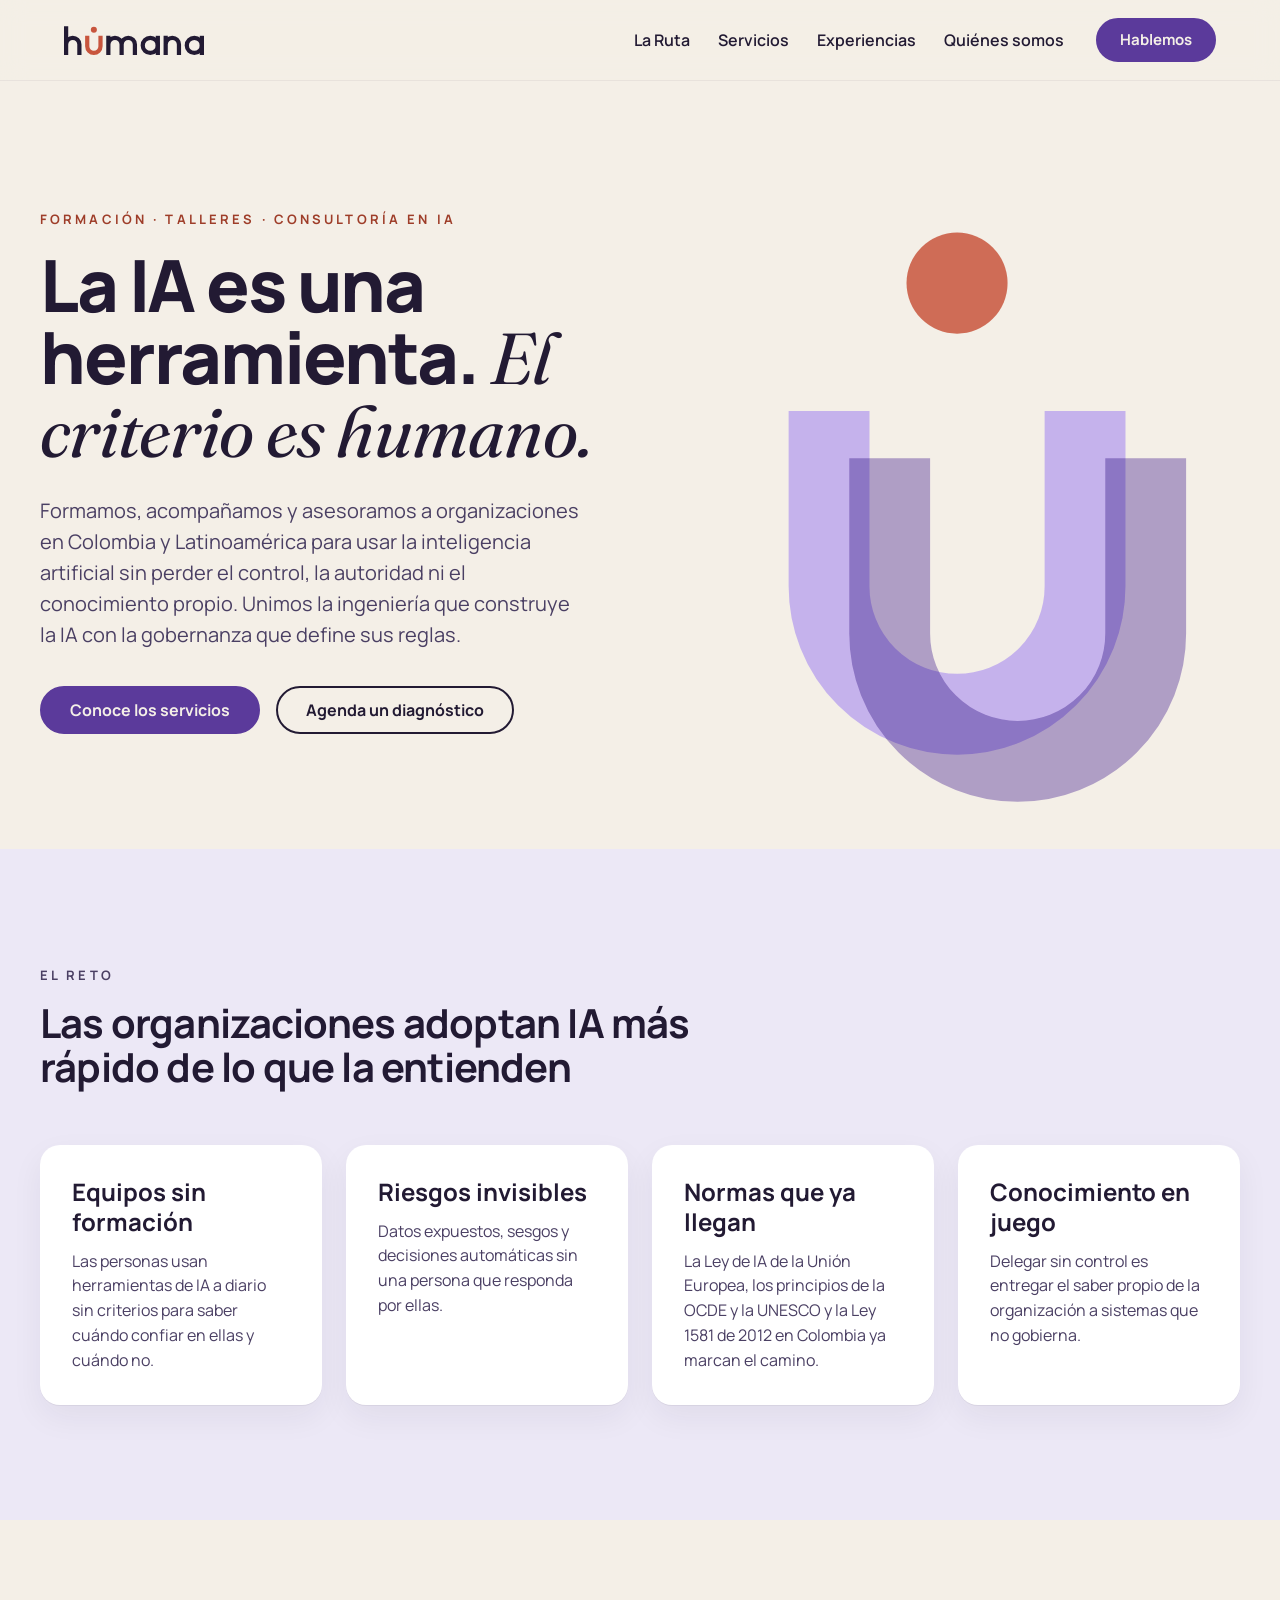
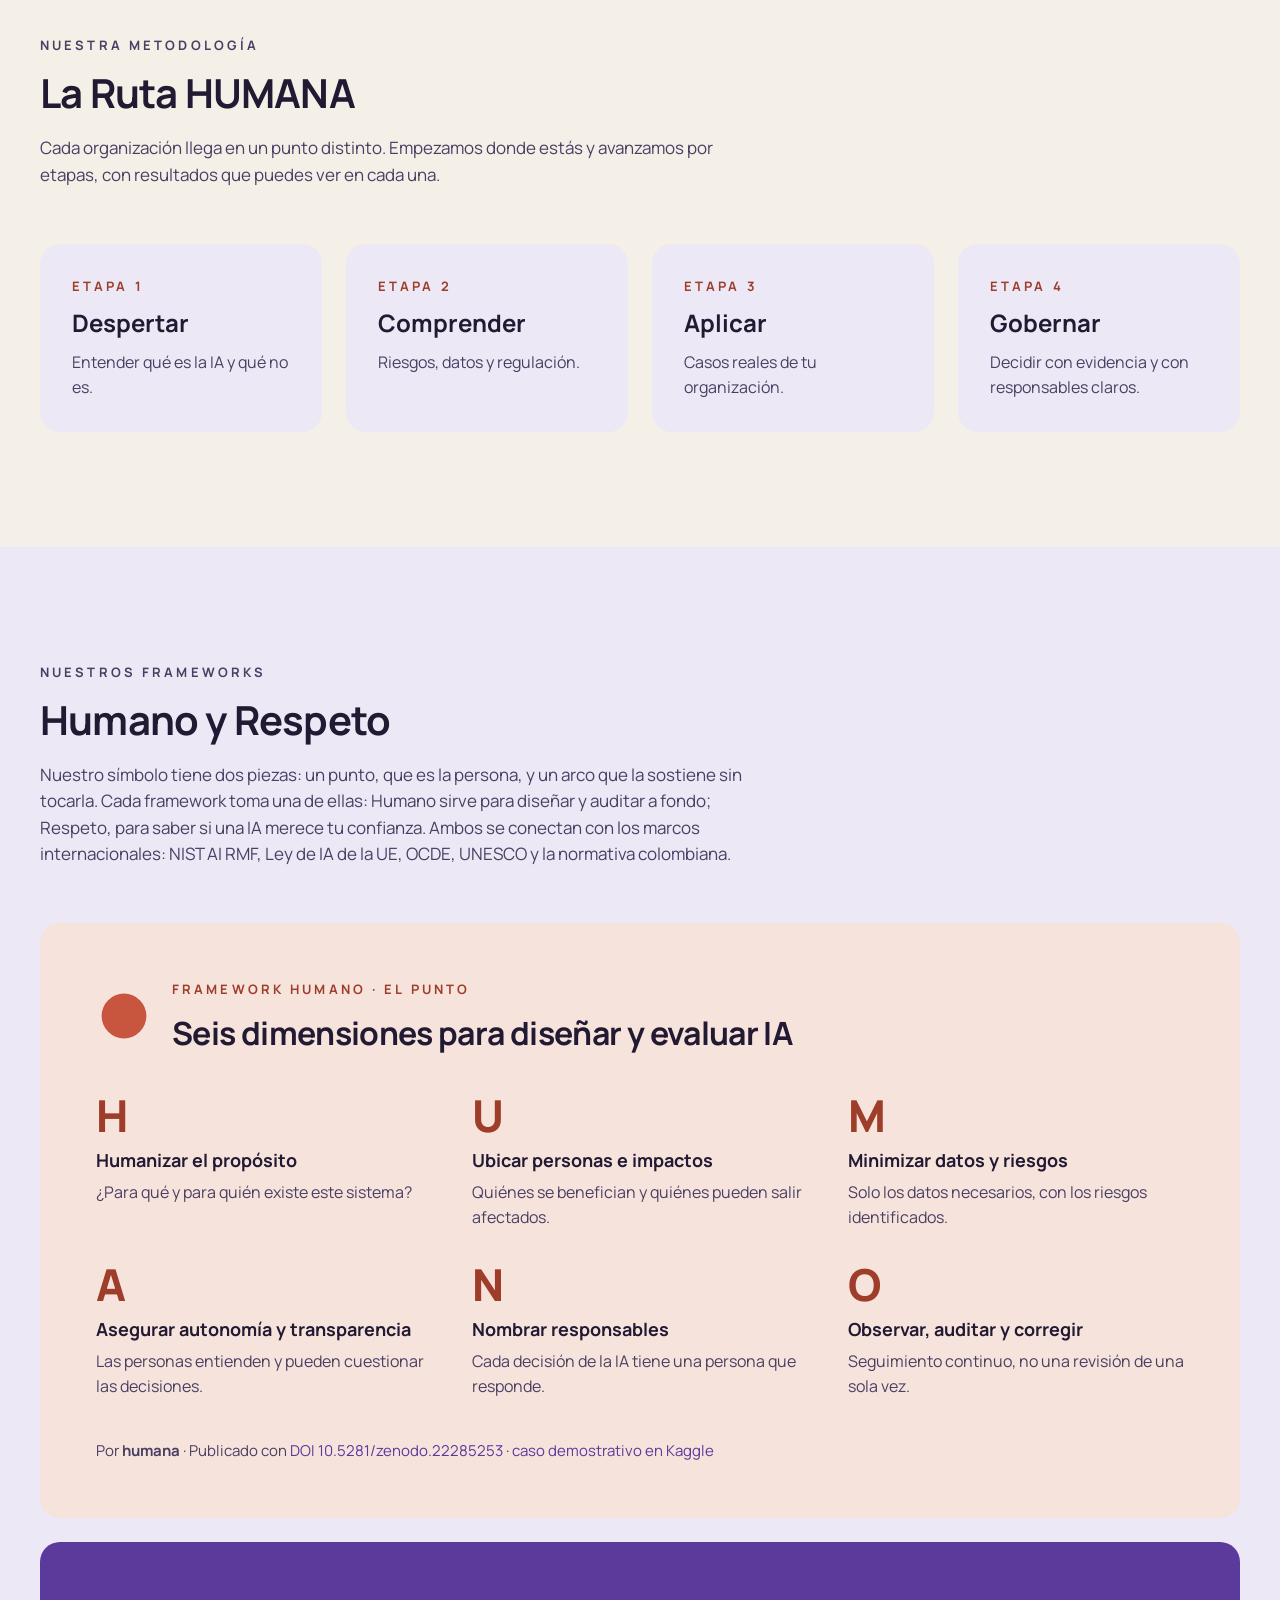
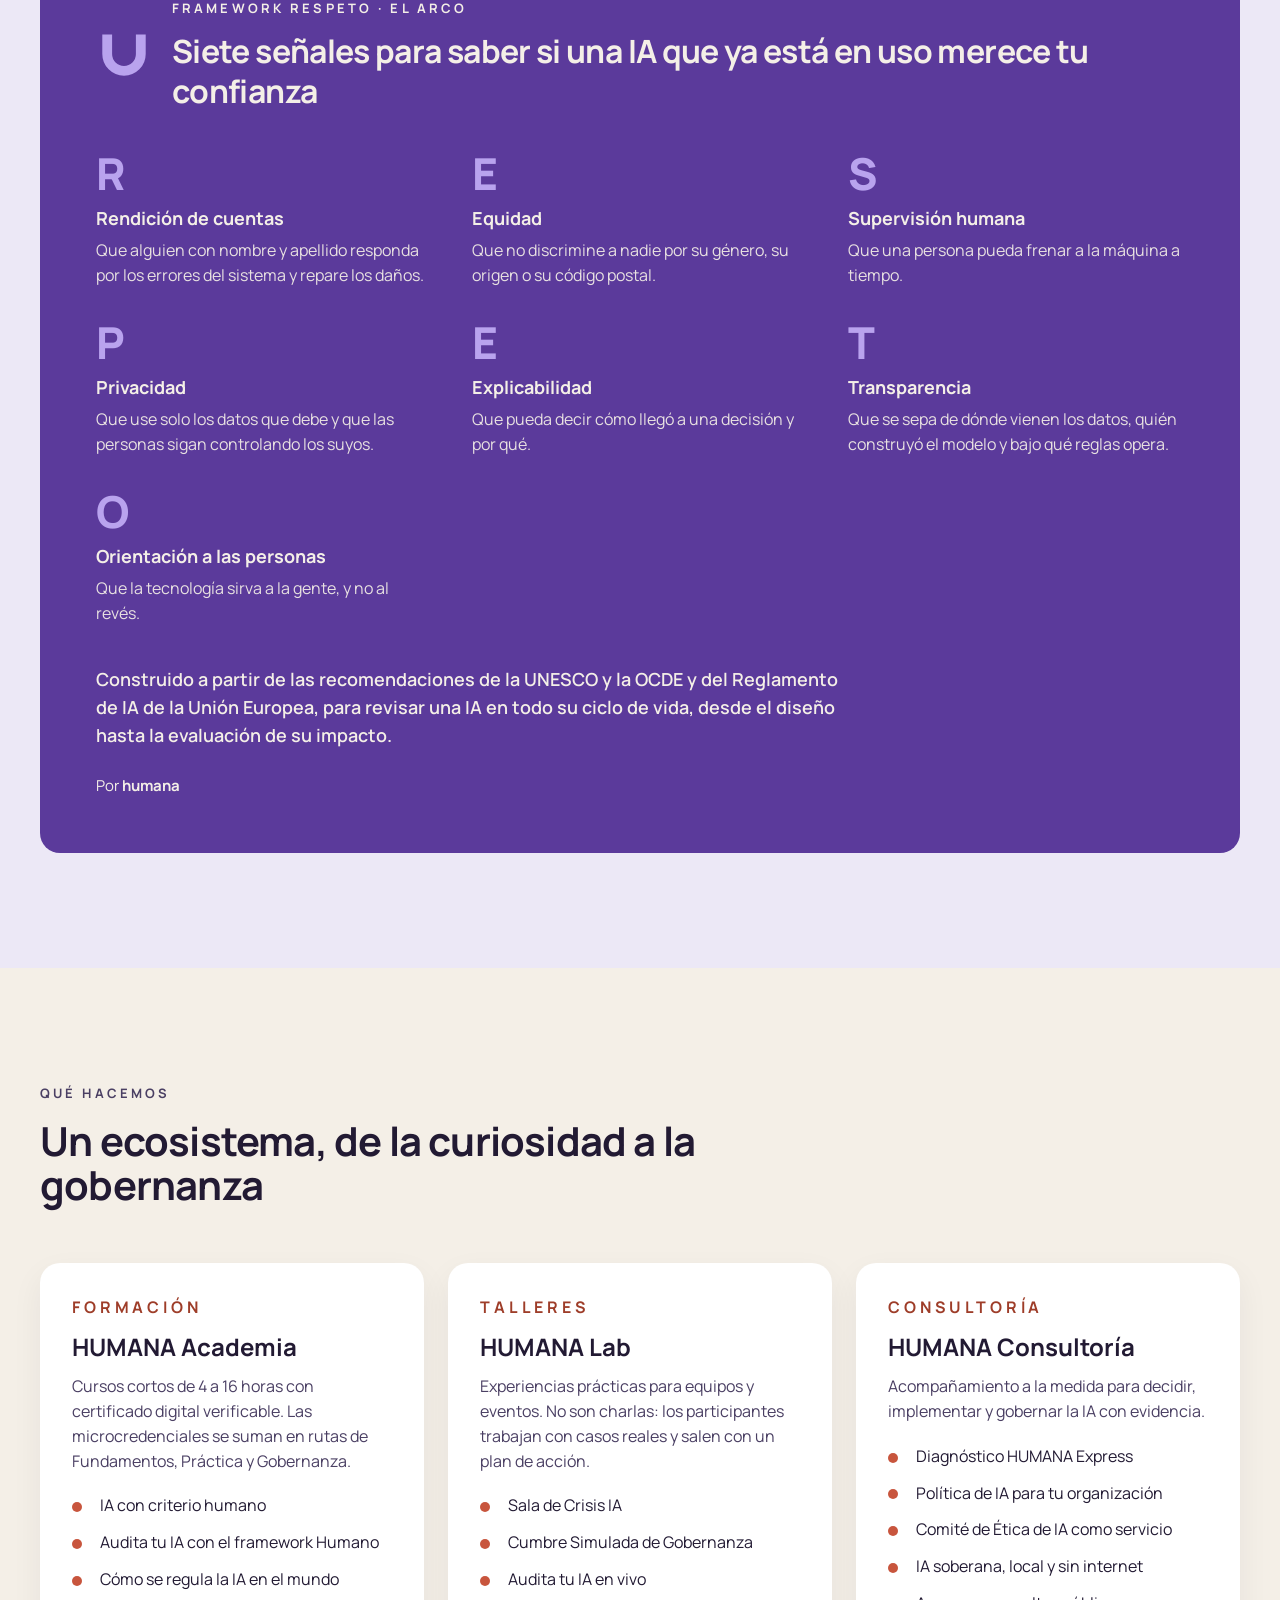
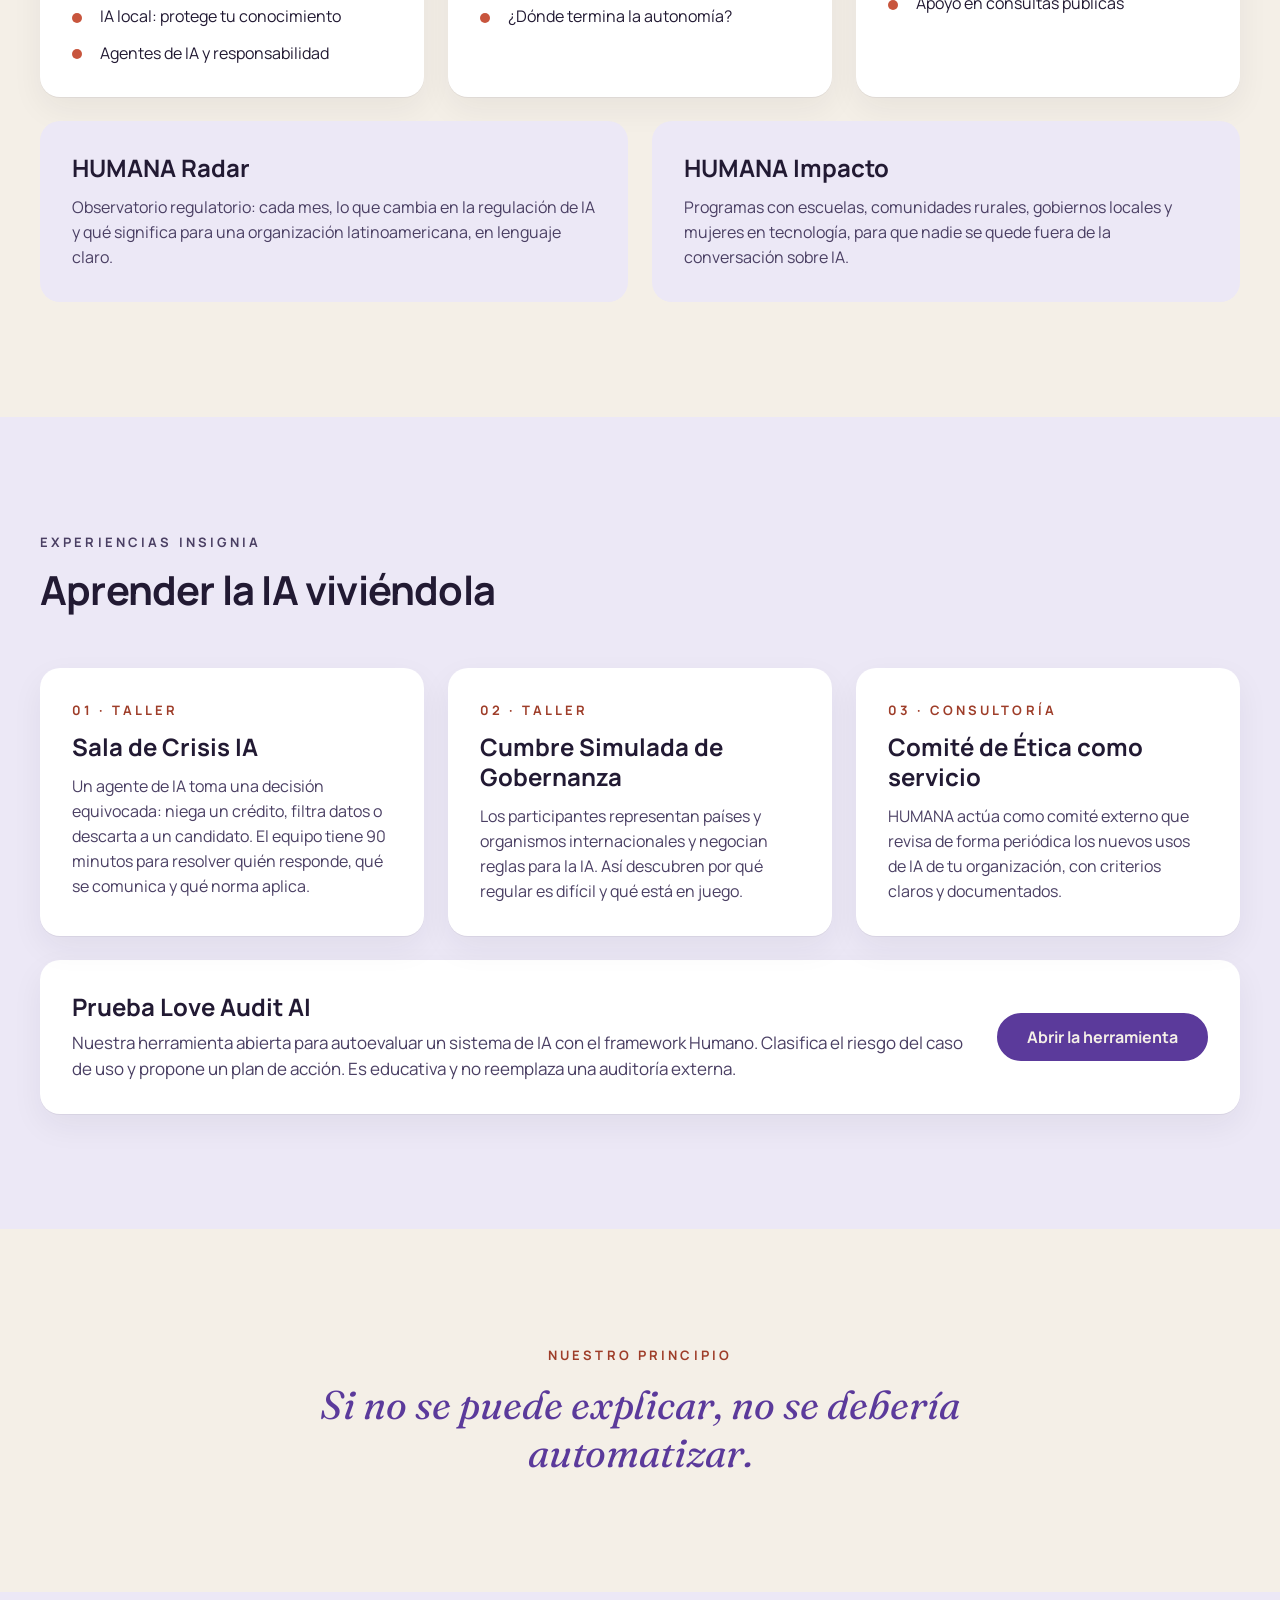
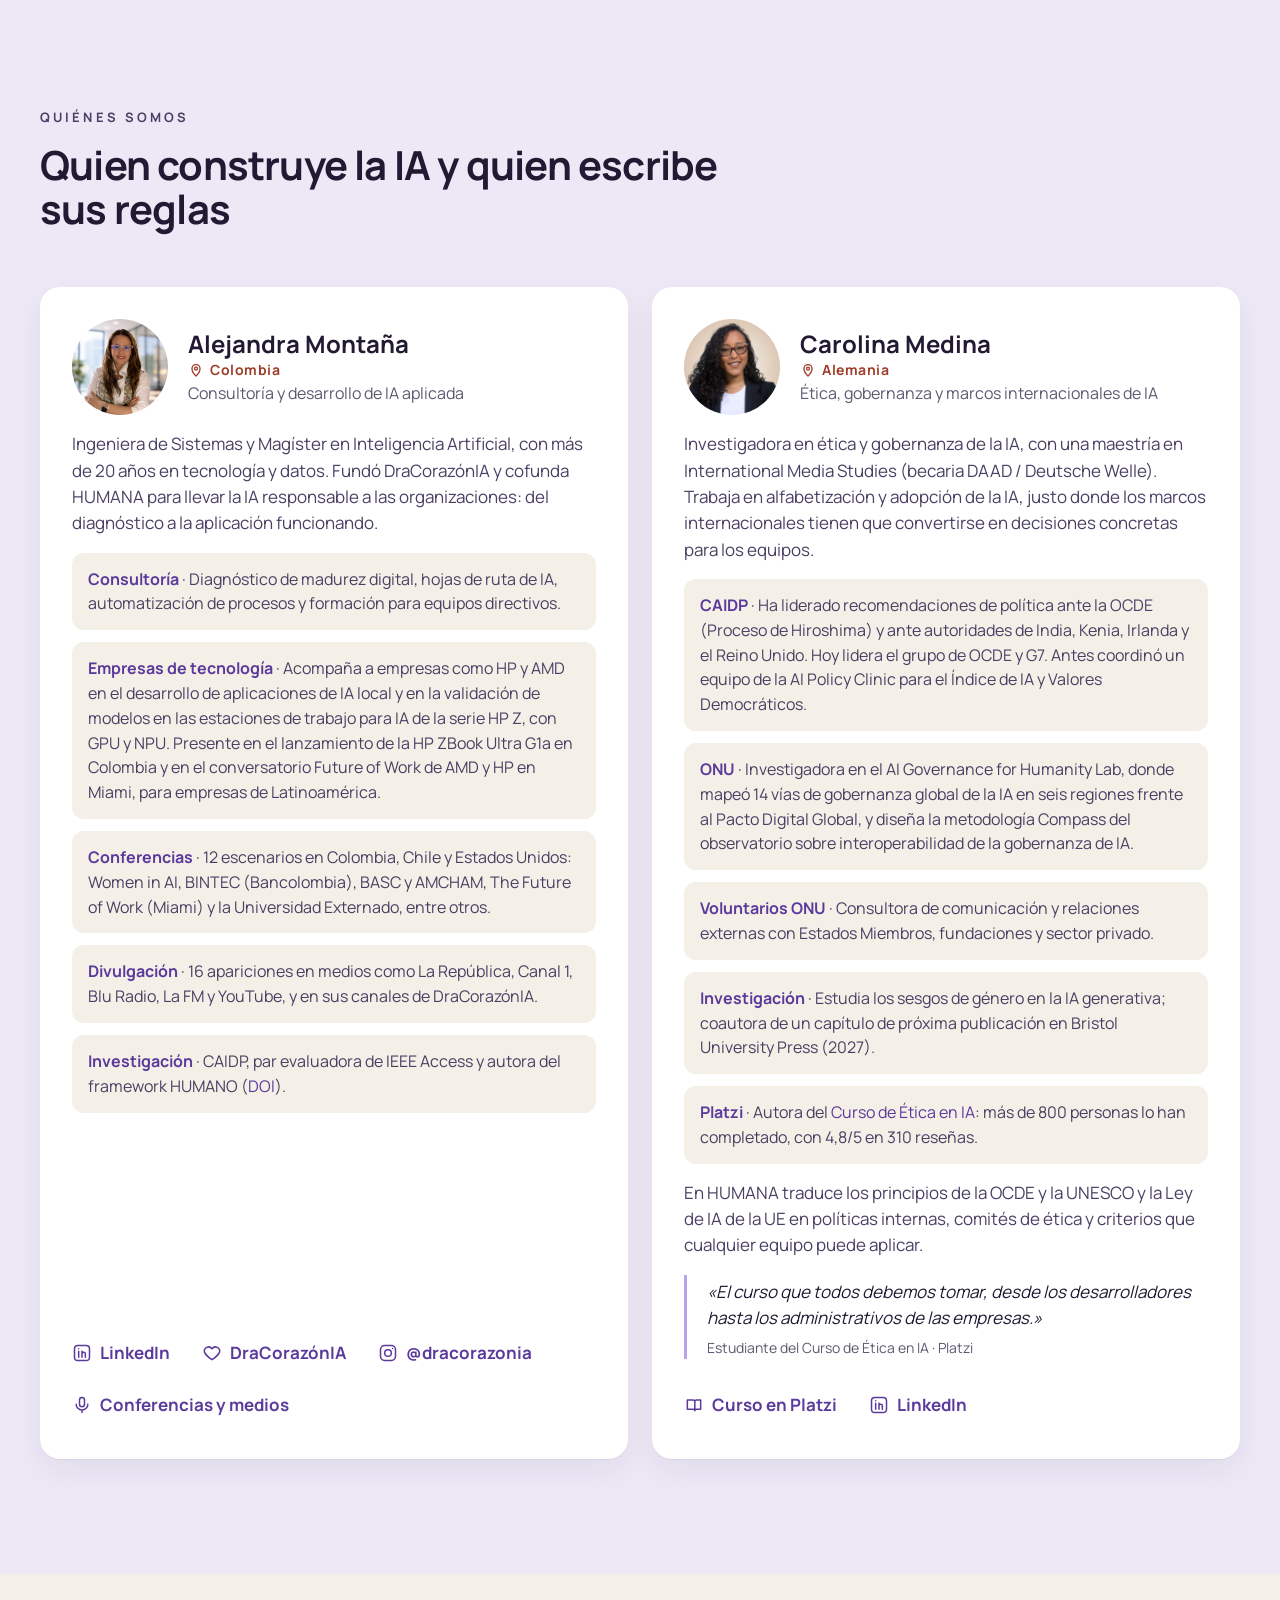
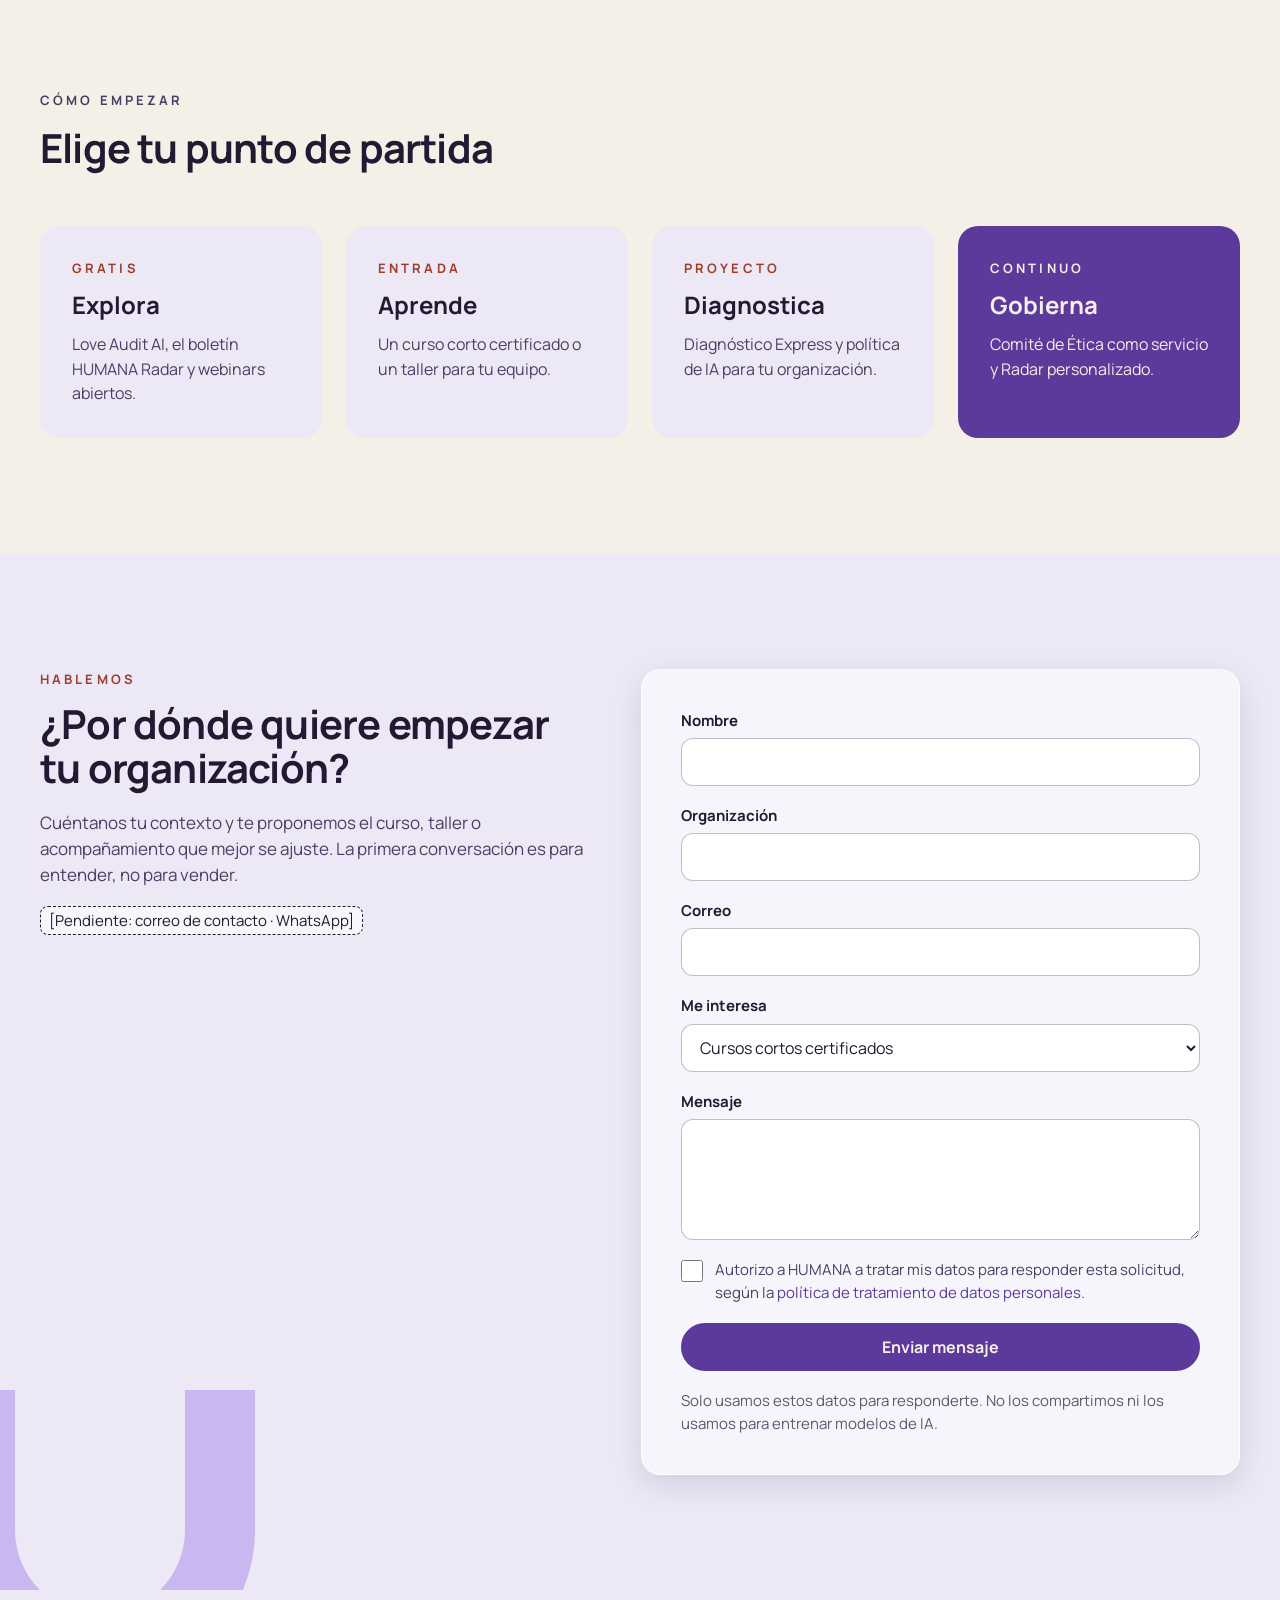
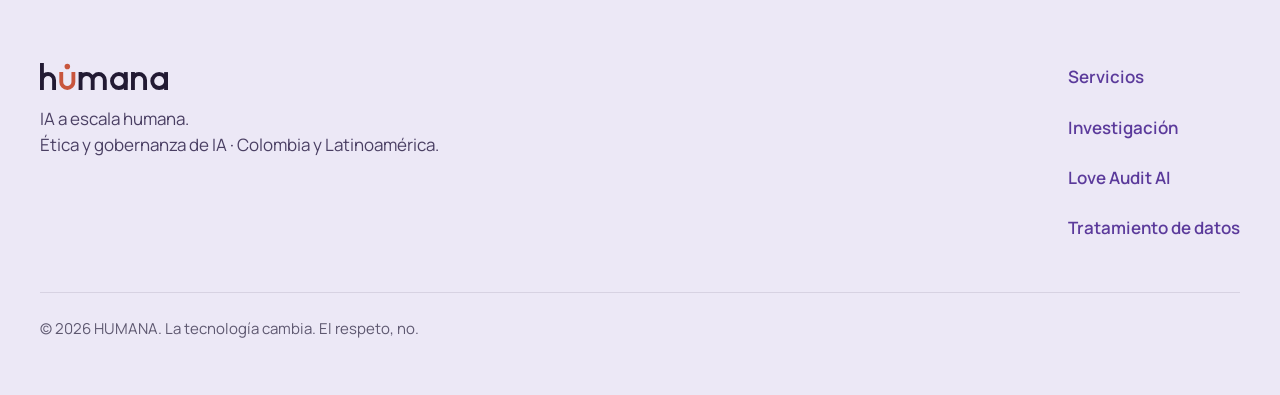
==== commit 28c22419: "Añadir el país de cada socia bajo su nombre (Colombia, Alemania) Co-Authored-By: Claude Opus 5.5 <no" ====
--- a/index.html
+++ b/index.html
@@ -282,6 +282,7 @@
               </picture>
               <div>
                 <h3>Alejandra Montaña</h3>
+                <p class="h-persona__pais"><svg viewBox="0 0 24 24" aria-hidden="true"><path d="M12 21s-6-5.6-6-11a6 6 0 0 1 12 0c0 5.4-6 11-6 11z"/><circle cx="12" cy="10" r="2.2"/></svg>Colombia</p>
                 <p class="h-persona__rol">Consultoría y desarrollo de IA aplicada</p>
               </div>
             </div>
@@ -320,6 +321,7 @@
               </picture>
               <div>
                 <h3>Carolina Medina</h3>
+                <p class="h-persona__pais"><svg viewBox="0 0 24 24" aria-hidden="true"><path d="M12 21s-6-5.6-6-11a6 6 0 0 1 12 0c0 5.4-6 11-6 11z"/><circle cx="12" cy="10" r="2.2"/></svg>Alemania</p>
                 <p class="h-persona__rol">Ética, gobernanza y marcos internacionales de IA</p>
               </div>
             </div>
--- a/css/site.css
+++ b/css/site.css
@@ -256,3 +256,7 @@
 .h-respeto__cierre { margin: 40px 0 0; font-weight: 600; font-size: 18px; color: var(--h-hueso); max-width: 760px; }
 .h-respeto .h-framework__firma { margin: 24px 0 0; padding: 0; }
 @media (max-width: 760px) { .h-respeto { padding-bottom: 40px; } }
+
+/* País bajo el nombre */
+.h-persona__pais { display: flex; align-items: center; gap: 6px; margin: 4px 0 0; font-size: 14px; font-weight: 700; letter-spacing: 0.04em; color: var(--h-arcilla-profunda); }
+.h-persona__pais svg { width: 16px; height: 16px; stroke: currentColor; stroke-width: 2; fill: none; stroke-linecap: round; stroke-linejoin: round; flex: none; }
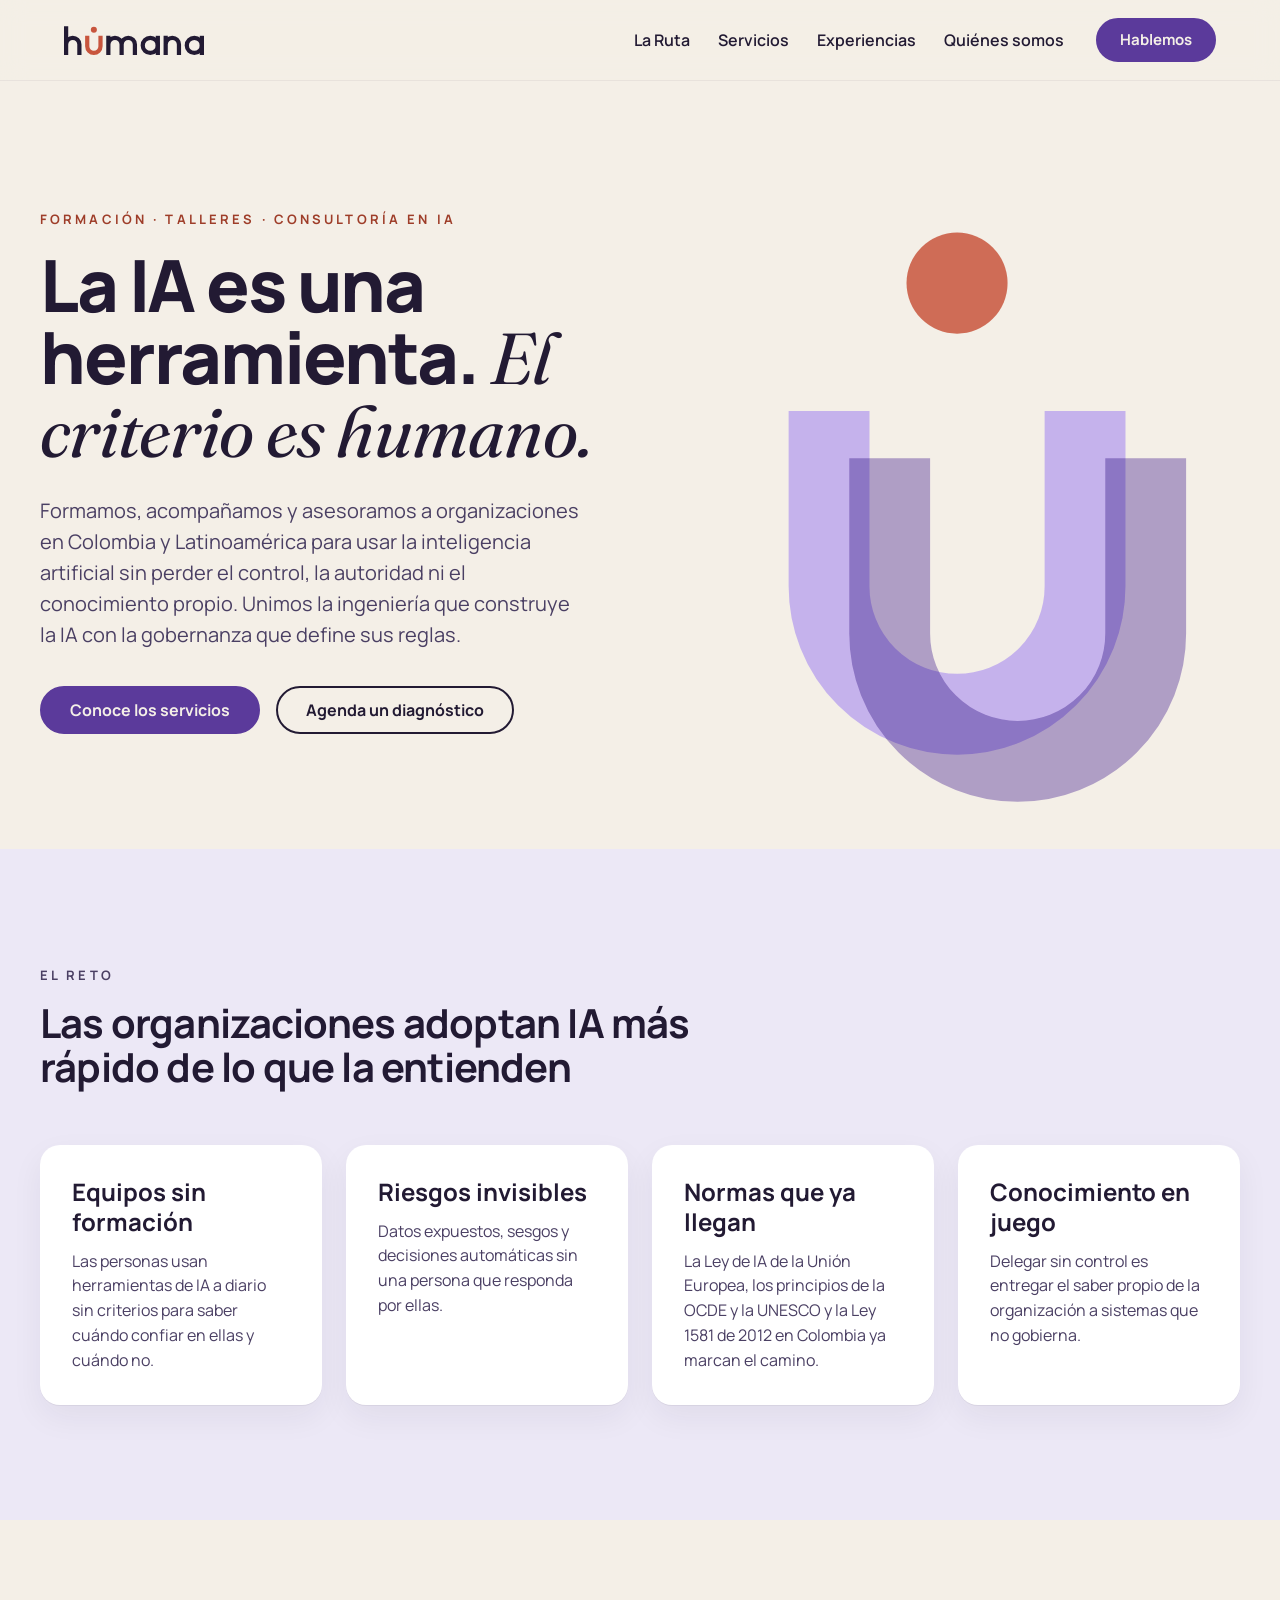
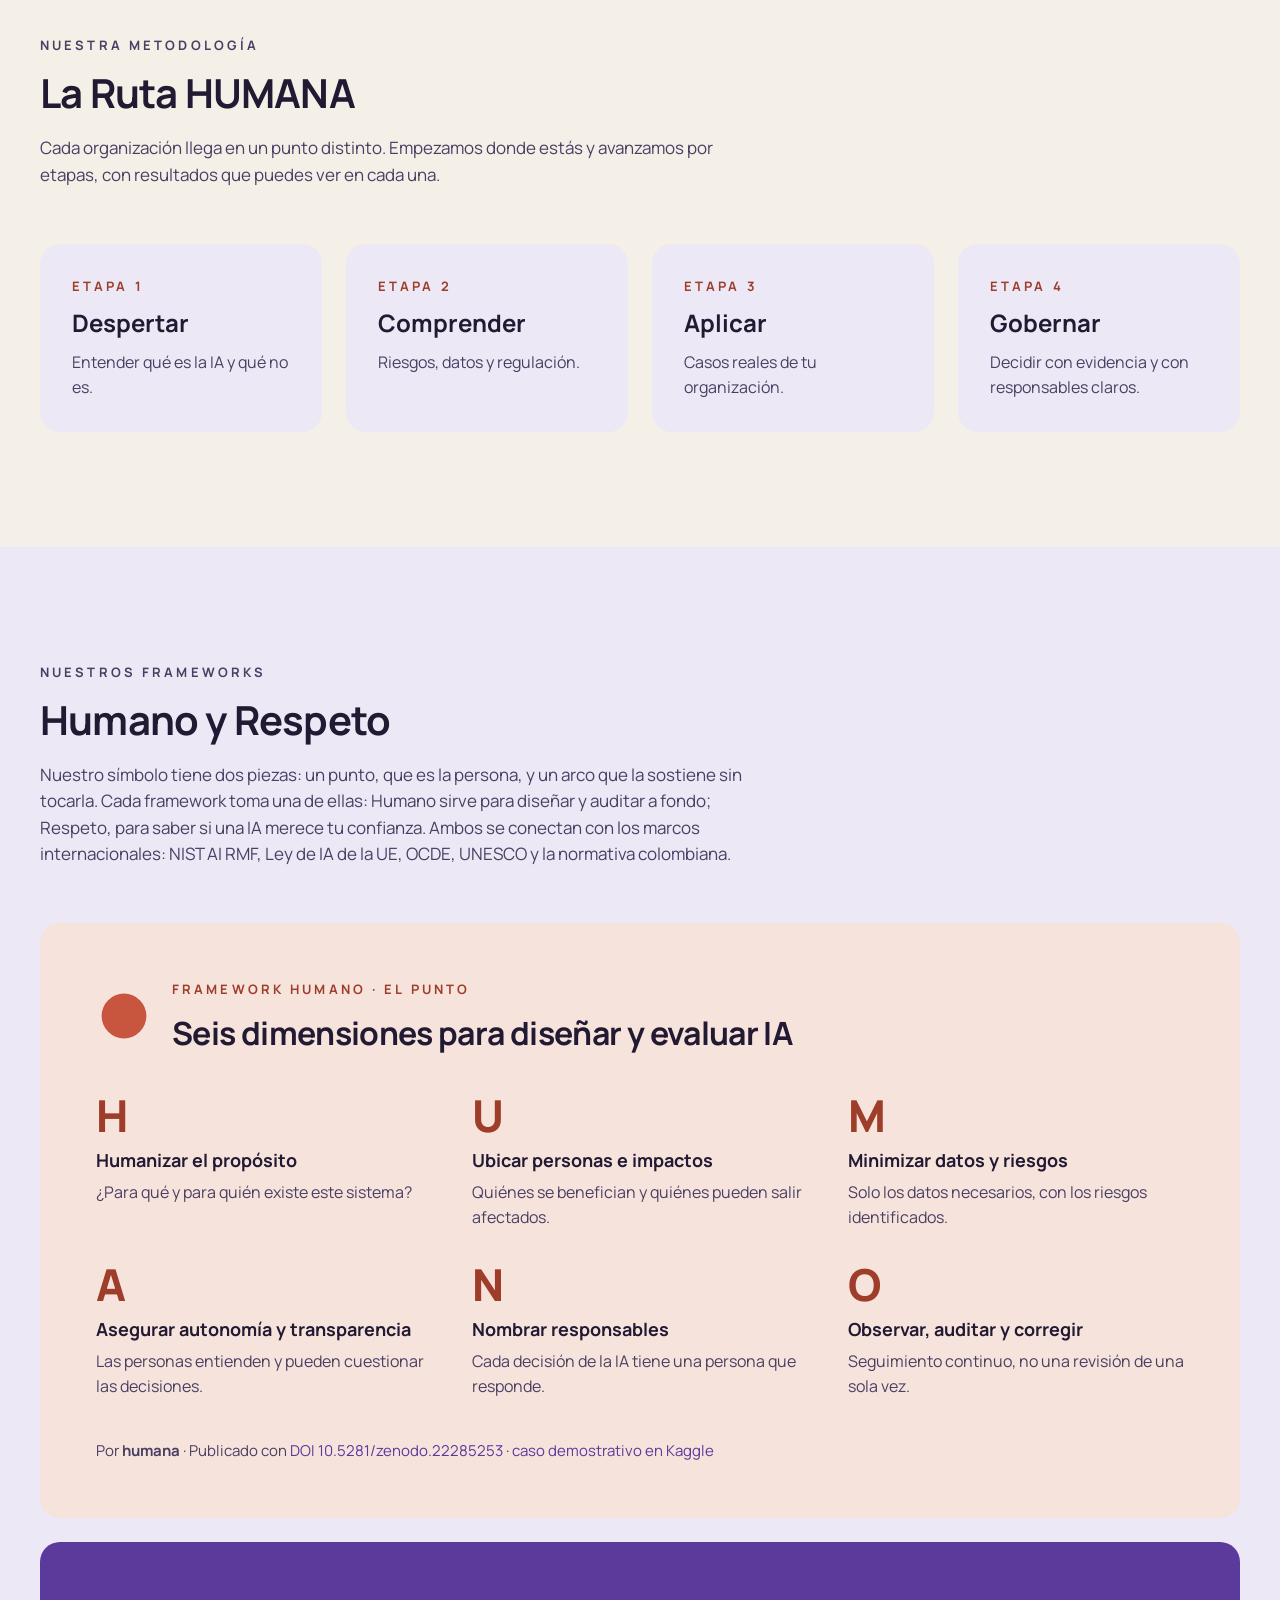
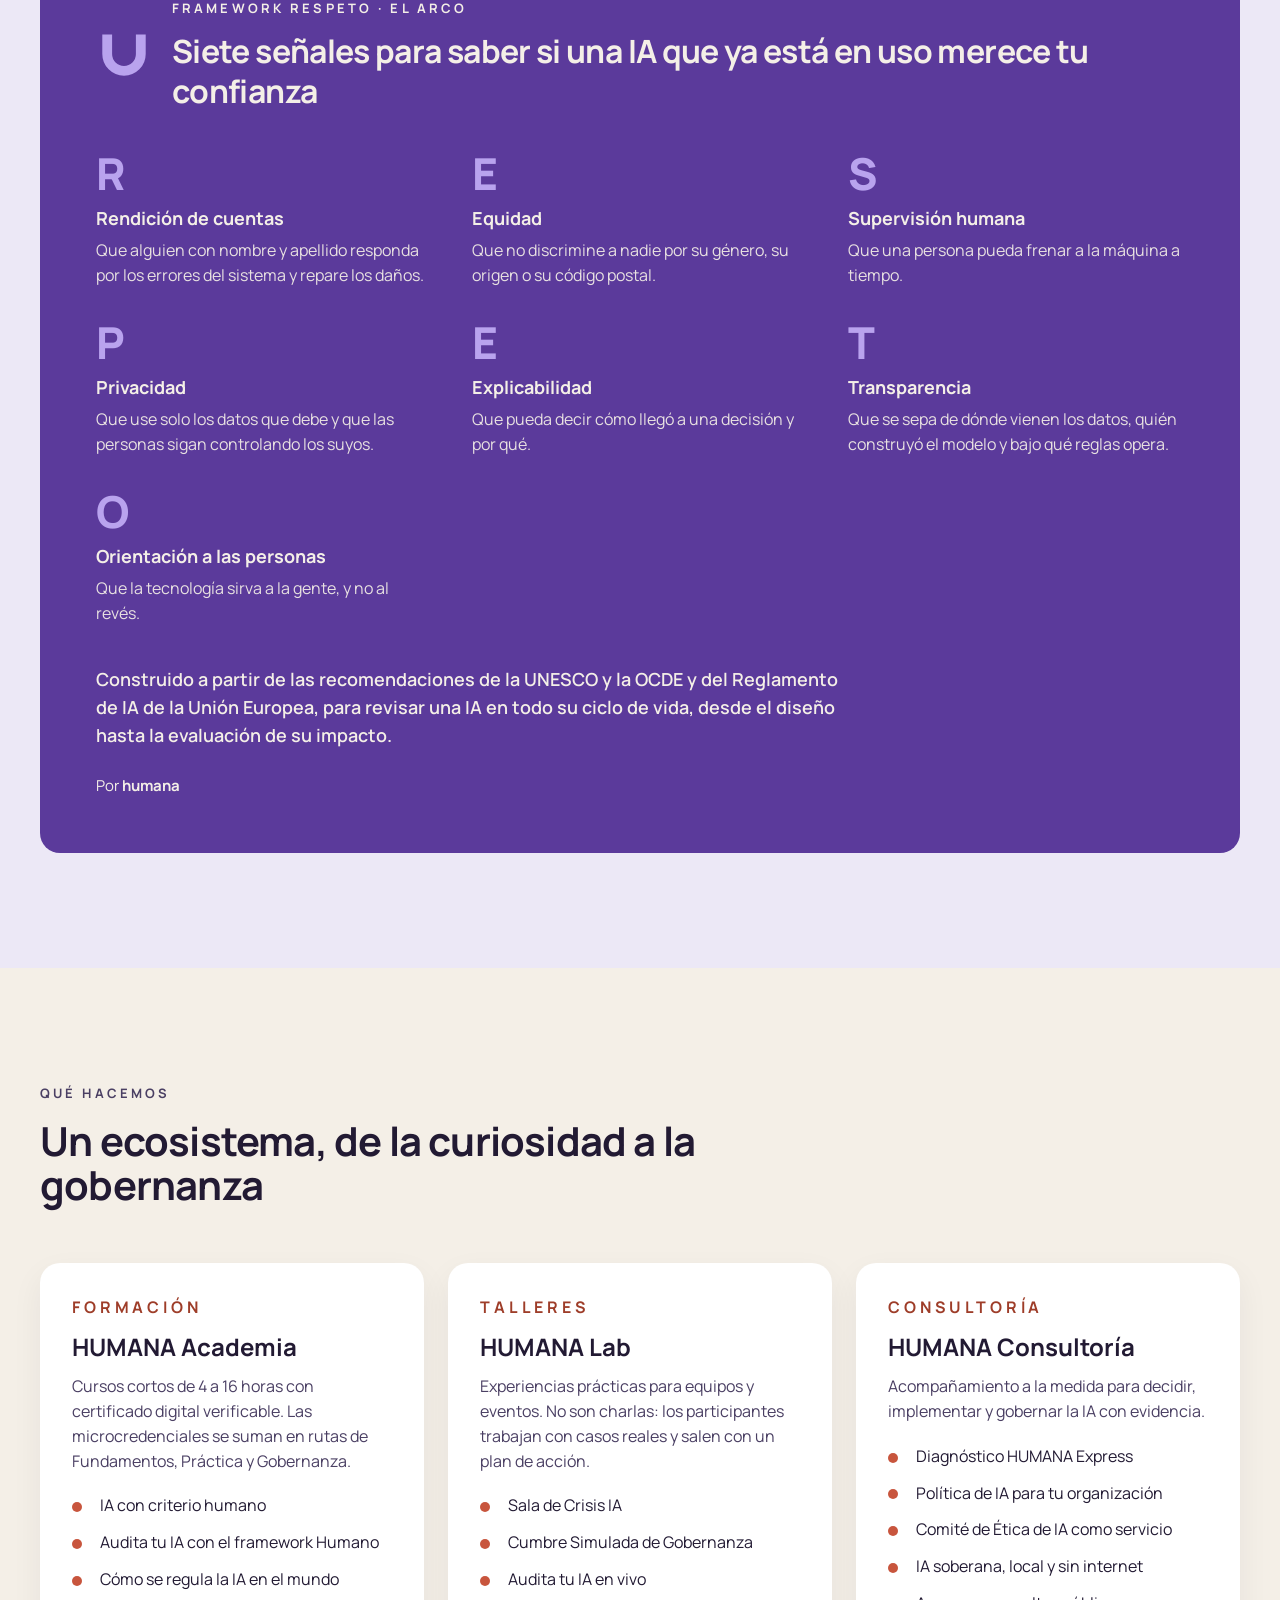
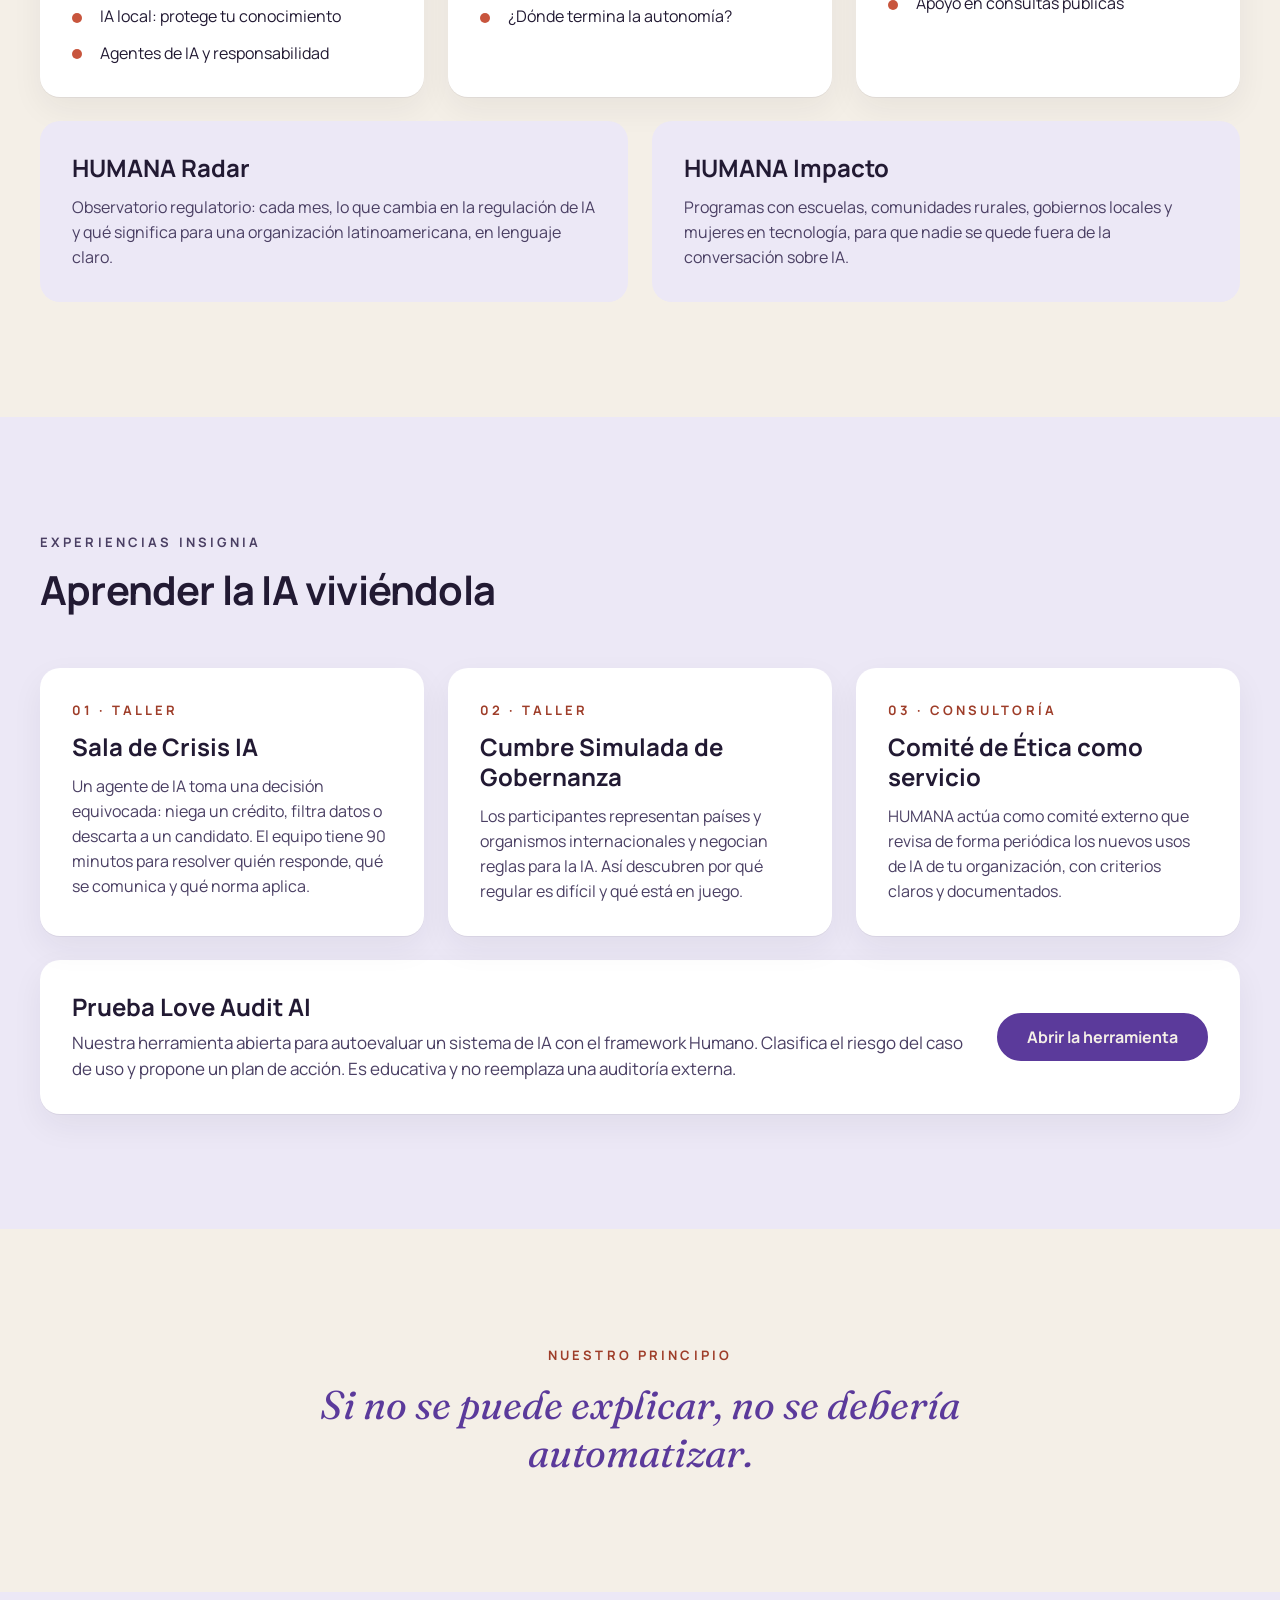
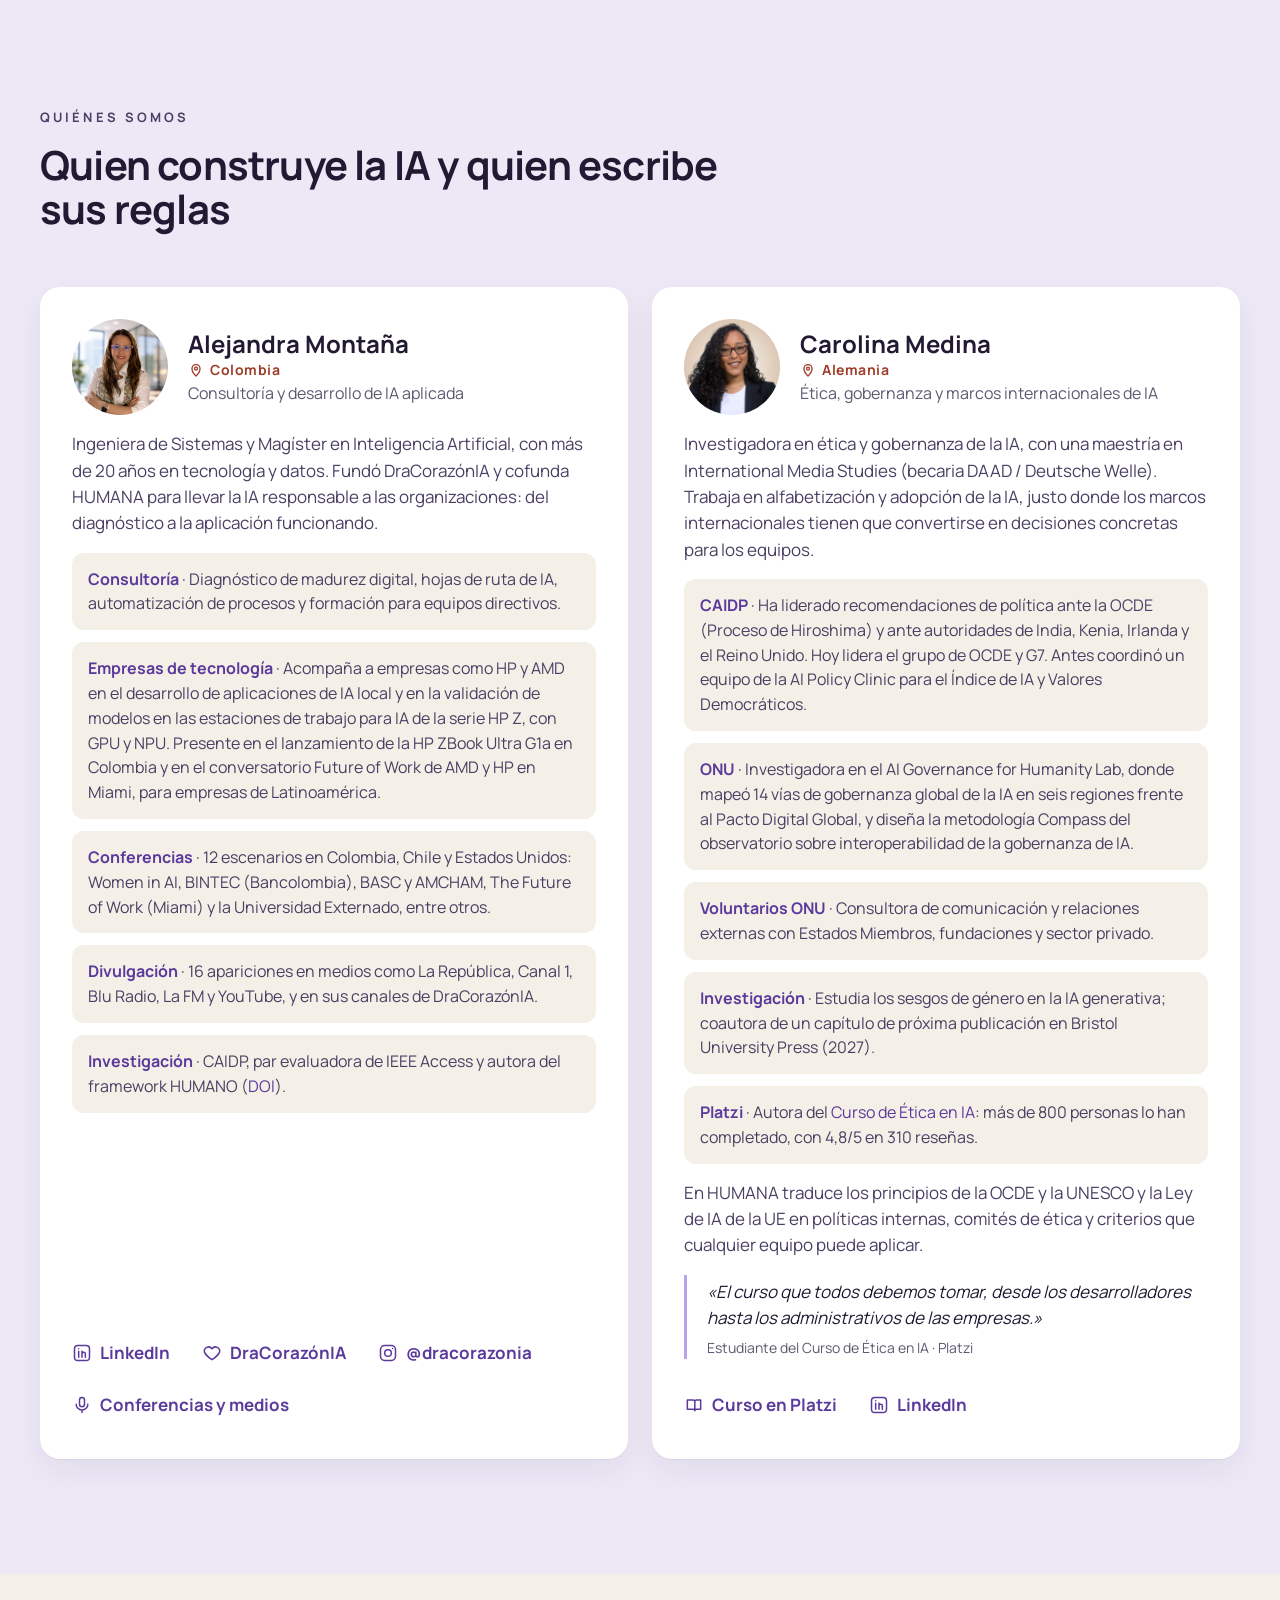
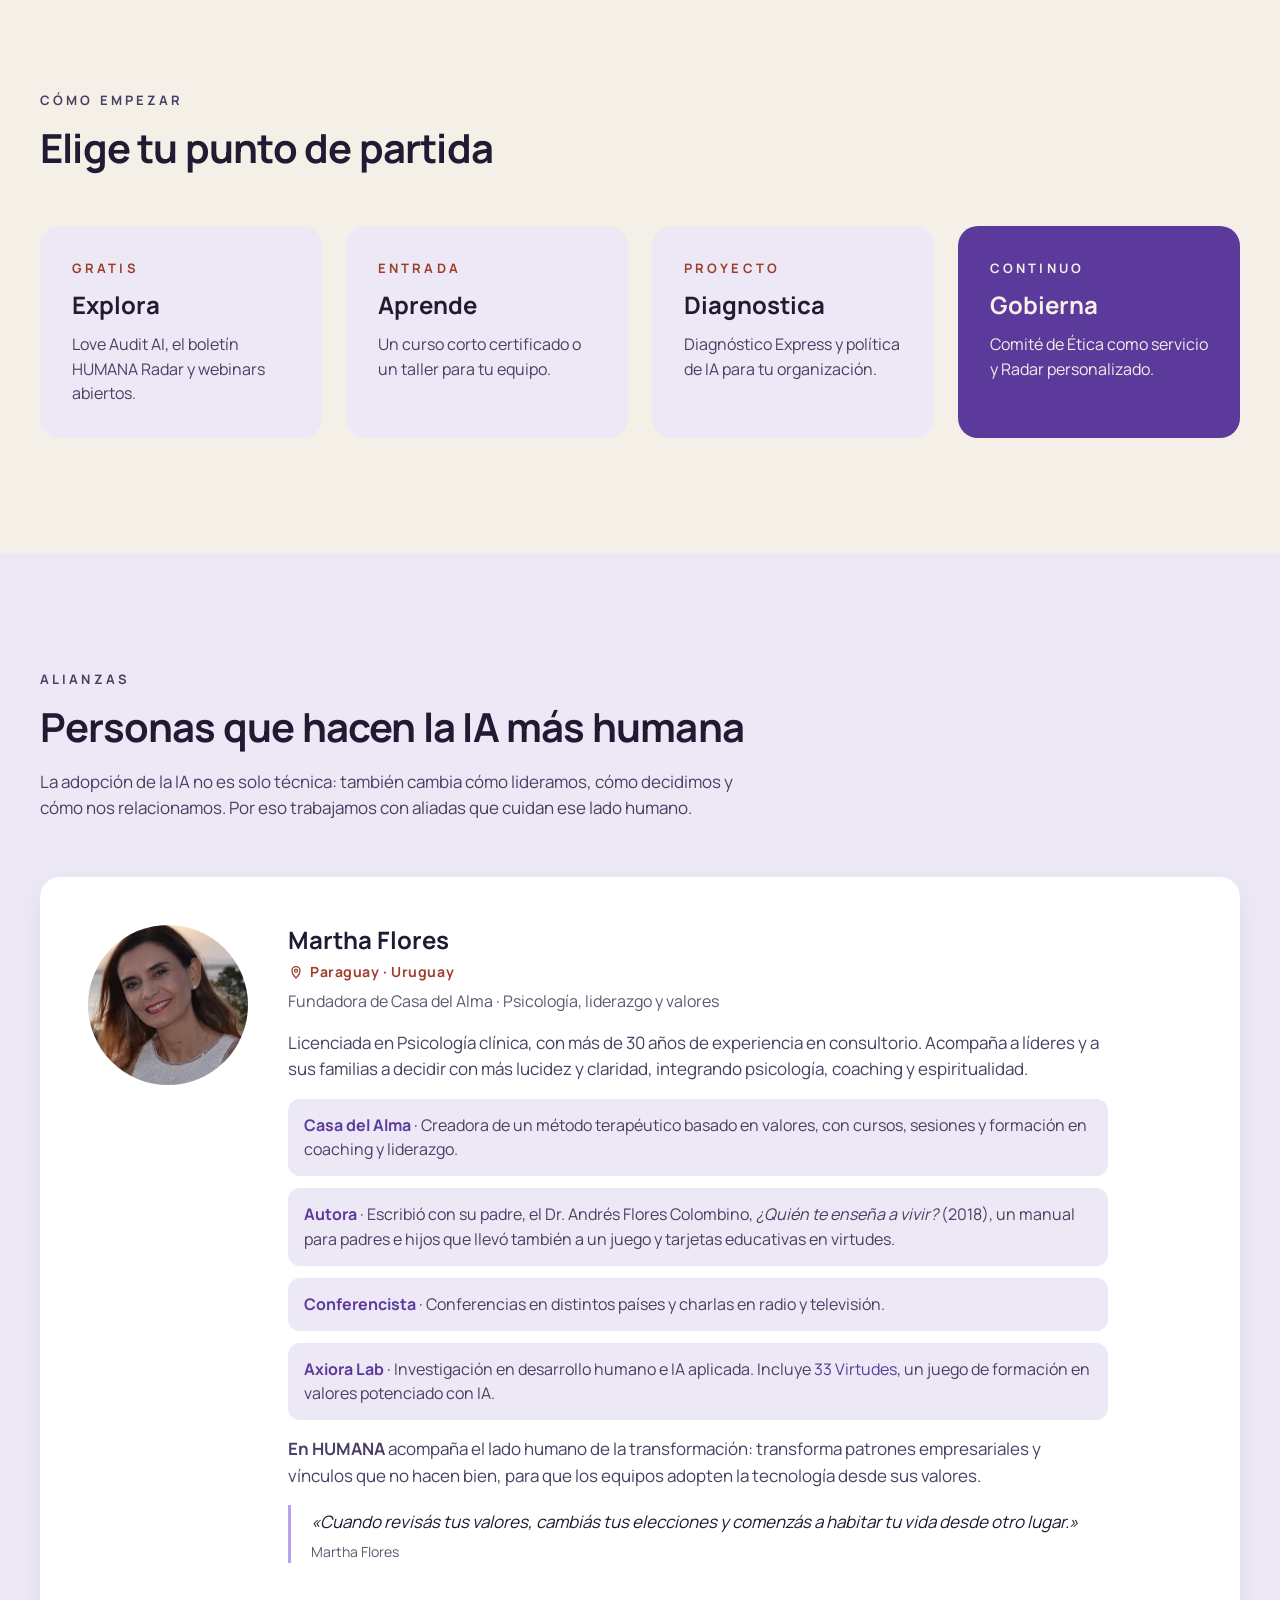
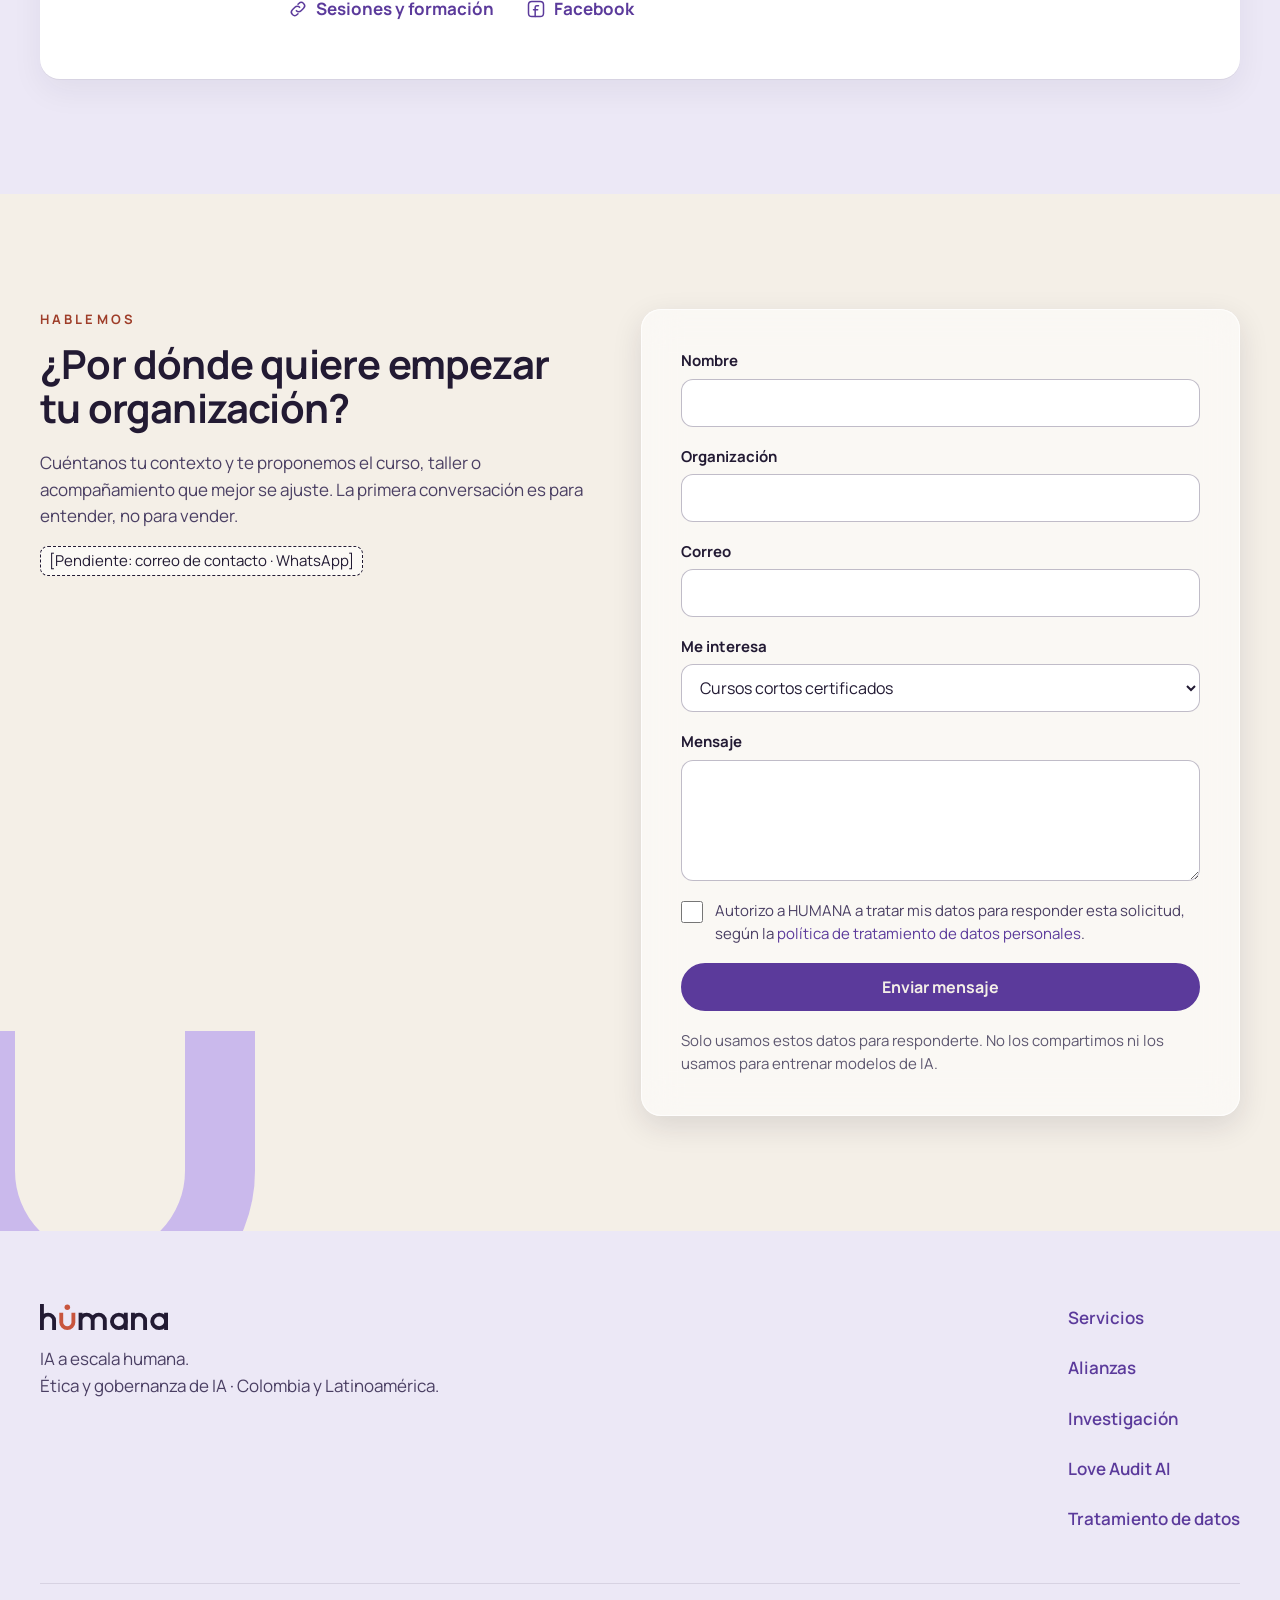
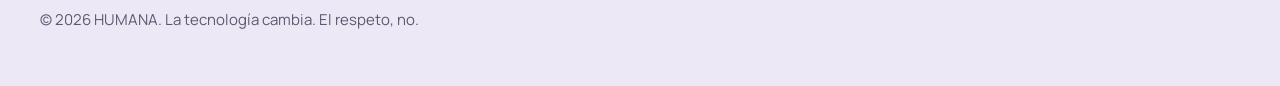
==== commit 0fd59331: "Añadir sección Alianzas con Martha Flores (Casa del Alma) y Axiora Lab Co-Authored-By: Claude Opus 5" ====
--- a/index.html
+++ b/index.html
@@ -385,8 +385,52 @@
       </div>
     </section>
 
+    <!-- Alianzas -->
+    <section class="h-seccion h-seccion--bruma" id="alianzas" aria-labelledby="t-alianzas">
+      <div class="h-contenedor">
+        <div class="h-cabecera">
+          <p class="h-eyebrow">Alianzas</p>
+          <h2 id="t-alianzas">Personas que hacen la IA más humana</h2>
+          <p>La adopción de la IA no es solo técnica: también cambia cómo lideramos, cómo decidimos y cómo nos relacionamos. Por eso trabajamos con aliadas que cuidan ese lado humano.</p>
+        </div>
+        <article class="h-card h-aliada">
+          <picture>
+            <source srcset="img/martha.webp" type="image/webp">
+            <img class="h-aliada__foto" src="img/martha.jpg" alt="Martha Flores" width="160" height="160">
+          </picture>
+          <div class="h-aliada__texto">
+            <h3>Martha Flores</h3>
+            <p class="h-persona__pais"><svg viewBox="0 0 24 24" aria-hidden="true"><path d="M12 21s-6-5.6-6-11a6 6 0 0 1 12 0c0 5.4-6 11-6 11z"/><circle cx="12" cy="10" r="2.2"/></svg>Paraguay · Uruguay</p>
+            <p class="h-persona__rol">Fundadora de Casa del Alma · Psicología, liderazgo y valores</p>
+            <p>Licenciada en Psicología clínica, con más de 30 años de experiencia en consultorio. Acompaña a líderes y a sus familias a decidir con más lucidez y claridad, integrando psicología, coaching y espiritualidad.</p>
+            <ul class="h-credenciales">
+              <li><strong>Casa del Alma</strong> · Creadora de un método terapéutico basado en valores, con cursos, sesiones y formación en coaching y liderazgo.</li>
+              <li><strong>Autora</strong> · Escribió con su padre, el Dr. Andrés Flores Colombino, <cite>¿Quién te enseña a vivir?</cite> (2018), un manual para padres e hijos que llevó también a un juego y tarjetas educativas en virtudes.</li>
+              <li><strong>Conferencista</strong> · Conferencias en distintos países y charlas en radio y televisión.</li>
+              <li><strong>Axiora Lab</strong> · Investigación en desarrollo humano e IA aplicada. Incluye <a href="https://axiora-lab.onrender.com/" target="_blank" rel="noopener">33 Virtudes<span class="h-salto-texto"> (abre en otra pestaña)</span></a>, un juego de formación en valores potenciado con IA.</li>
+            </ul>
+            <p><strong>En HUMANA</strong> acompaña el lado humano de la transformación: transforma patrones empresariales y vínculos que no hacen bien, para que los equipos adopten la tecnología desde sus valores.</p>
+            <figure class="h-testimonio">
+              <blockquote><p>«Cuando revisás tus valores, cambiás tus elecciones y comenzás a habitar tu vida desde otro lugar.»</p></blockquote>
+              <figcaption>Martha Flores</figcaption>
+            </figure>
+            <div class="h-enlaces">
+              <a href="https://taplink.cc/marflores" target="_blank" rel="noopener">
+                <svg viewBox="0 0 24 24" aria-hidden="true"><path d="M10 14a4 4 0 0 0 5.7 0l3-3a4 4 0 0 0-5.7-5.7l-1 1M14 10a4 4 0 0 0-5.7 0l-3 3a4 4 0 0 0 5.7 5.7l1-1"/></svg>
+                Sesiones y formación<span class="h-salto-texto"> con Martha Flores (abre en otra pestaña)</span>
+              </a>
+              <a href="https://www.facebook.com/lic.marflores/" target="_blank" rel="noopener">
+                <svg viewBox="0 0 24 24" aria-hidden="true"><rect x="3" y="3" width="18" height="18" rx="4"/><path d="M15 8h-2a2 2 0 0 0-2 2v11M9 13h5"/></svg>
+                Facebook<span class="h-salto-texto"> de Martha Flores (abre en otra pestaña)</span>
+              </a>
+            </div>
+          </div>
+        </article>
+      </div>
+    </section>
+
     <!-- Contacto -->
-    <section class="h-seccion h-seccion--bruma h-contacto" id="contacto" aria-labelledby="t-contacto">
+    <section class="h-seccion h-contacto" id="contacto" aria-labelledby="t-contacto">
       <svg class="h-contacto__capa" viewBox="0 0 360 360" aria-hidden="true"><path d="M60 40v140a120 120 0 0 0 240 0V40" stroke="#B9A3EE" stroke-width="70" fill="none" opacity=".7"/></svg>
       <div class="h-contenedor h-contacto__grilla">
         <div>
@@ -431,6 +475,7 @@
         <nav aria-label="Pie de página">
           <ul>
             <li><a href="#servicios">Servicios</a></li>
+            <li><a href="#alianzas">Alianzas</a></li>
             <li><a href="https://acatherinebusinessintelligence.github.io/investigacion.html">Investigación</a></li>
             <li><a href="https://acatherinebusinessintelligence.github.io/Love-Audit-AI/">Love Audit AI</a></li>
             <li><a href="privacidad.html">Tratamiento de datos</a></li>
--- a/css/site.css
+++ b/css/site.css
@@ -260,3 +260,16 @@
 /* País bajo el nombre */
 .h-persona__pais { display: flex; align-items: center; gap: 6px; margin: 4px 0 0; font-size: 14px; font-weight: 700; letter-spacing: 0.04em; color: var(--h-arcilla-profunda); }
 .h-persona__pais svg { width: 16px; height: 16px; stroke: currentColor; stroke-width: 2; fill: none; stroke-linecap: round; stroke-linejoin: round; flex: none; }
+
+/* Alianzas */
+.h-aliada { display: grid; grid-template-columns: 160px 1fr; gap: 40px; align-items: start; padding: clamp(28px, 4vw, 48px); }
+.h-aliada__foto { width: 160px; height: 160px; border-radius: 50%; object-fit: cover; }
+.h-aliada__texto { display: flex; flex-direction: column; gap: 16px; max-width: 820px; }
+.h-aliada__texto h3, .h-aliada__texto p { margin: 0; }
+.h-aliada__texto .h-persona__pais { margin-top: -10px; }
+.h-aliada__texto .h-persona__rol { margin-top: -10px; color: var(--h-piedra); font-size: 16px; }
+.h-aliada .h-credenciales li { background: var(--h-bruma); }
+@media (max-width: 760px) {
+  .h-aliada { grid-template-columns: 1fr; gap: 24px; }
+  .h-aliada__foto { width: 120px; height: 120px; }
+}
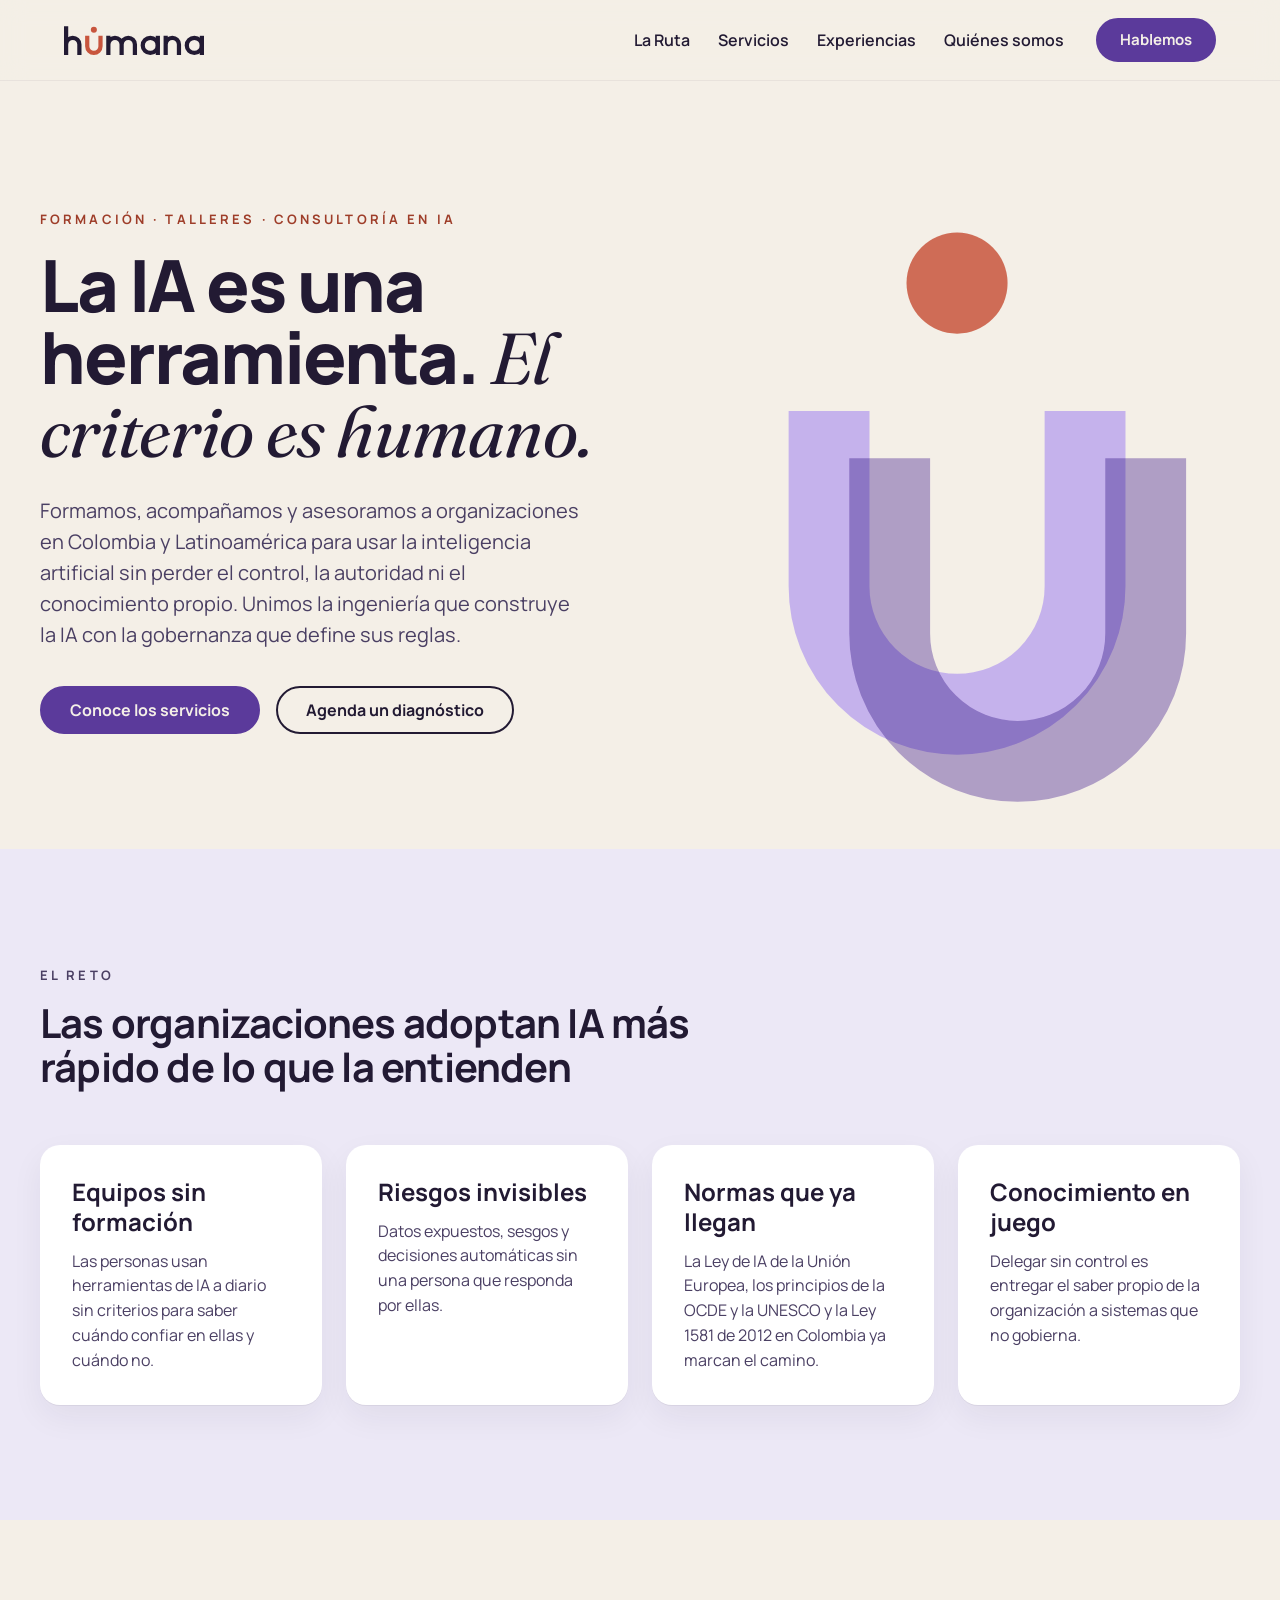
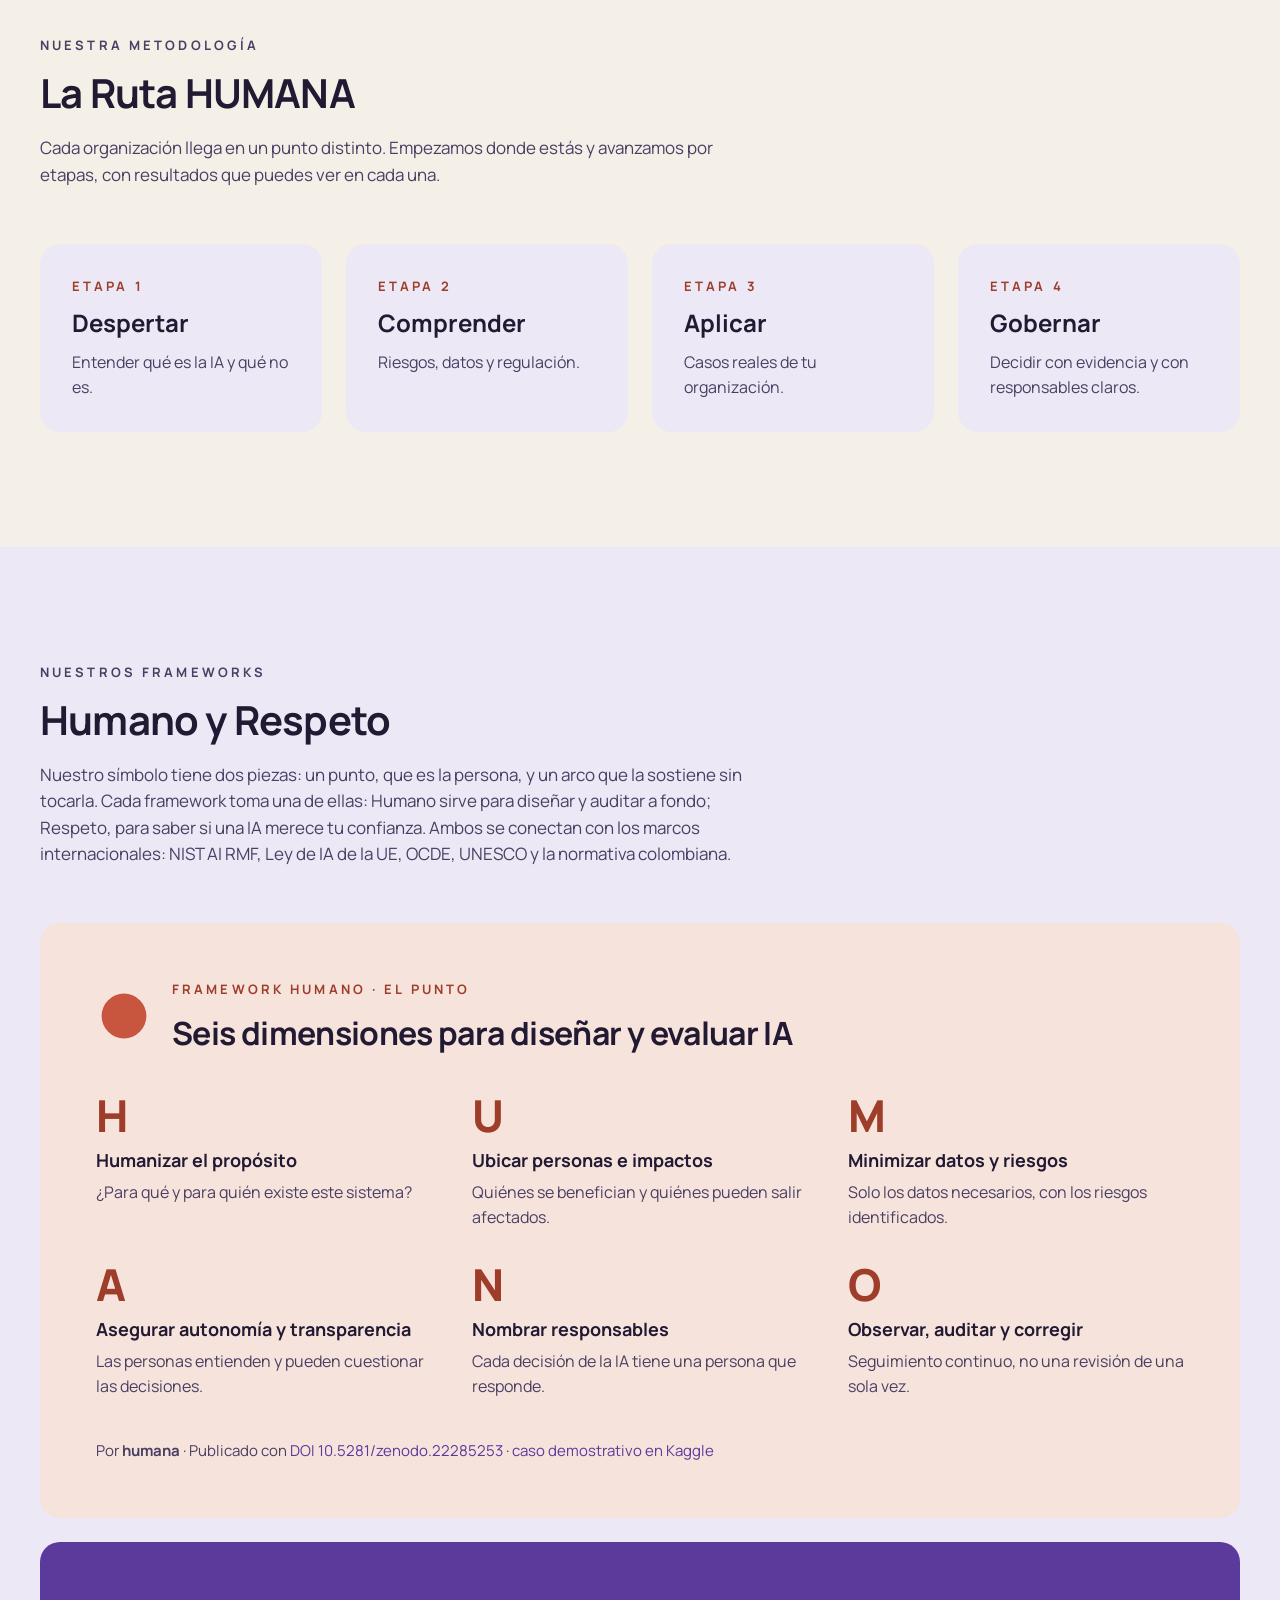
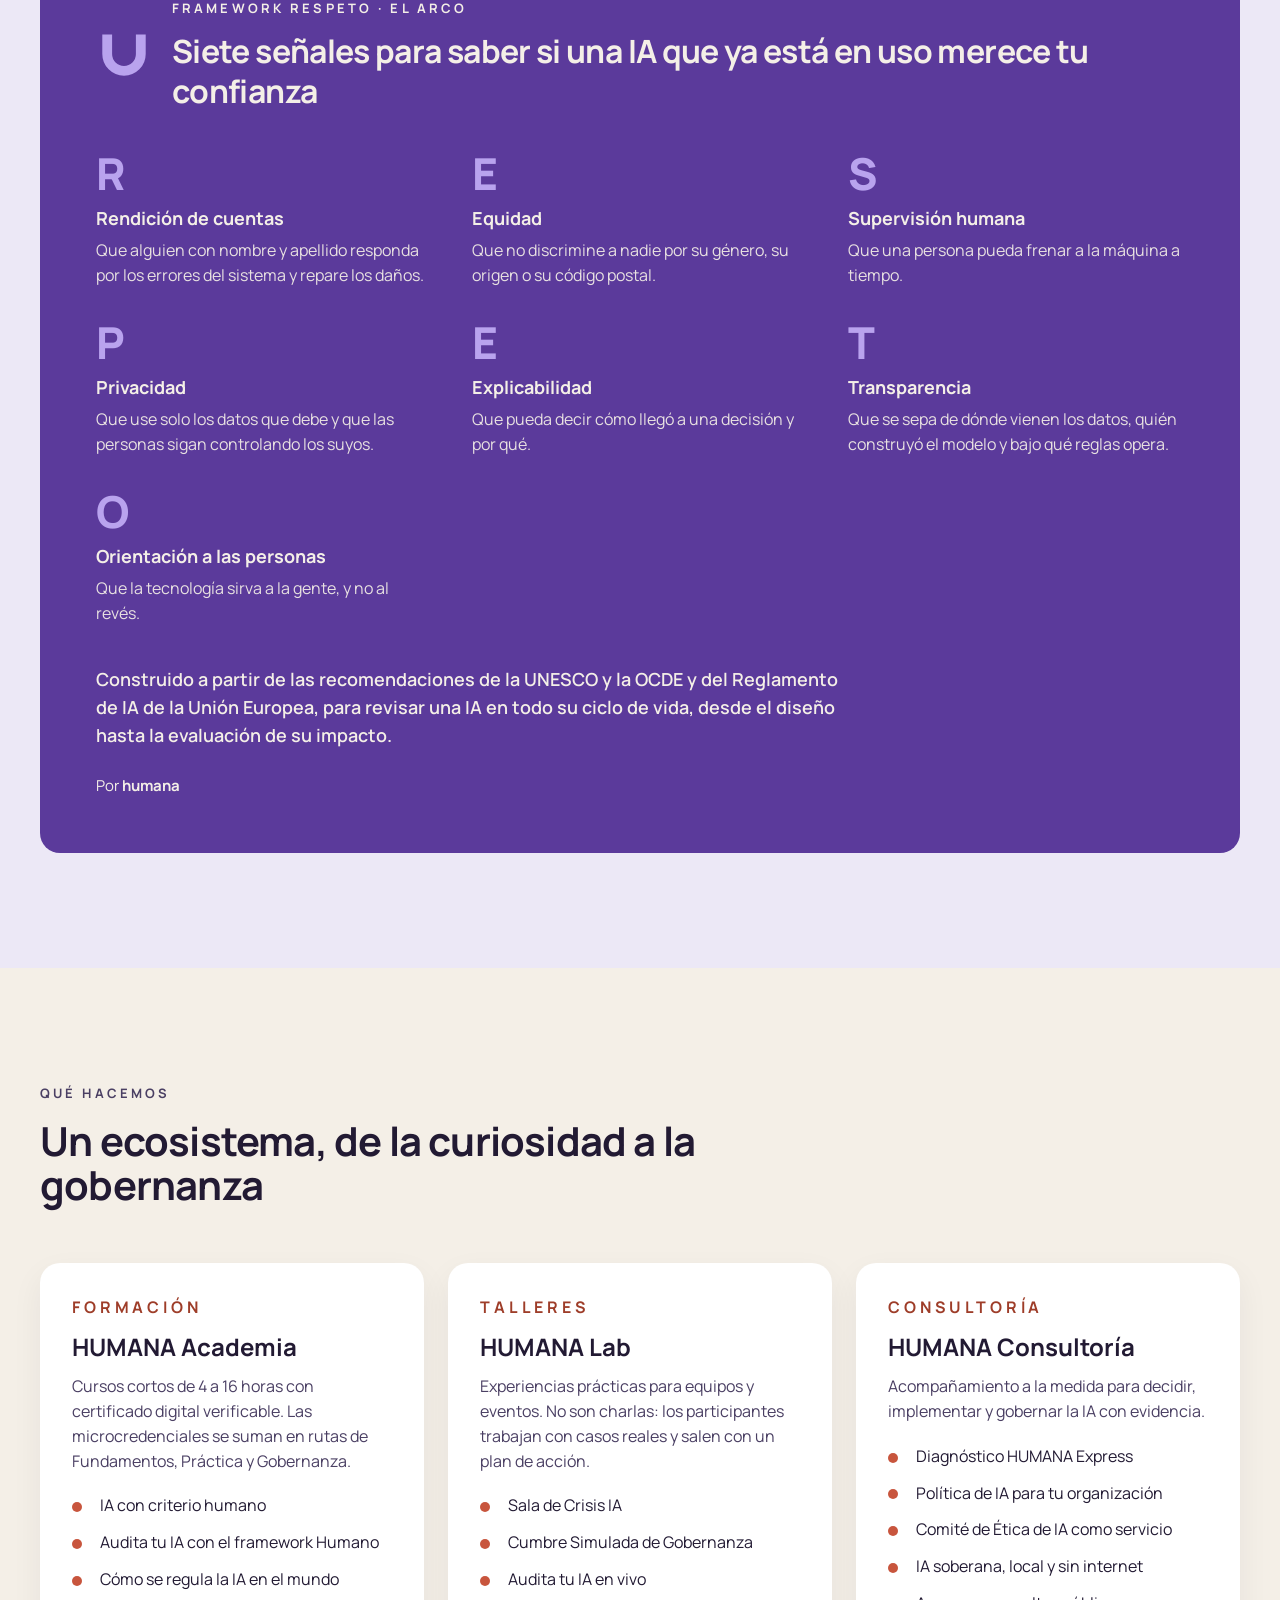
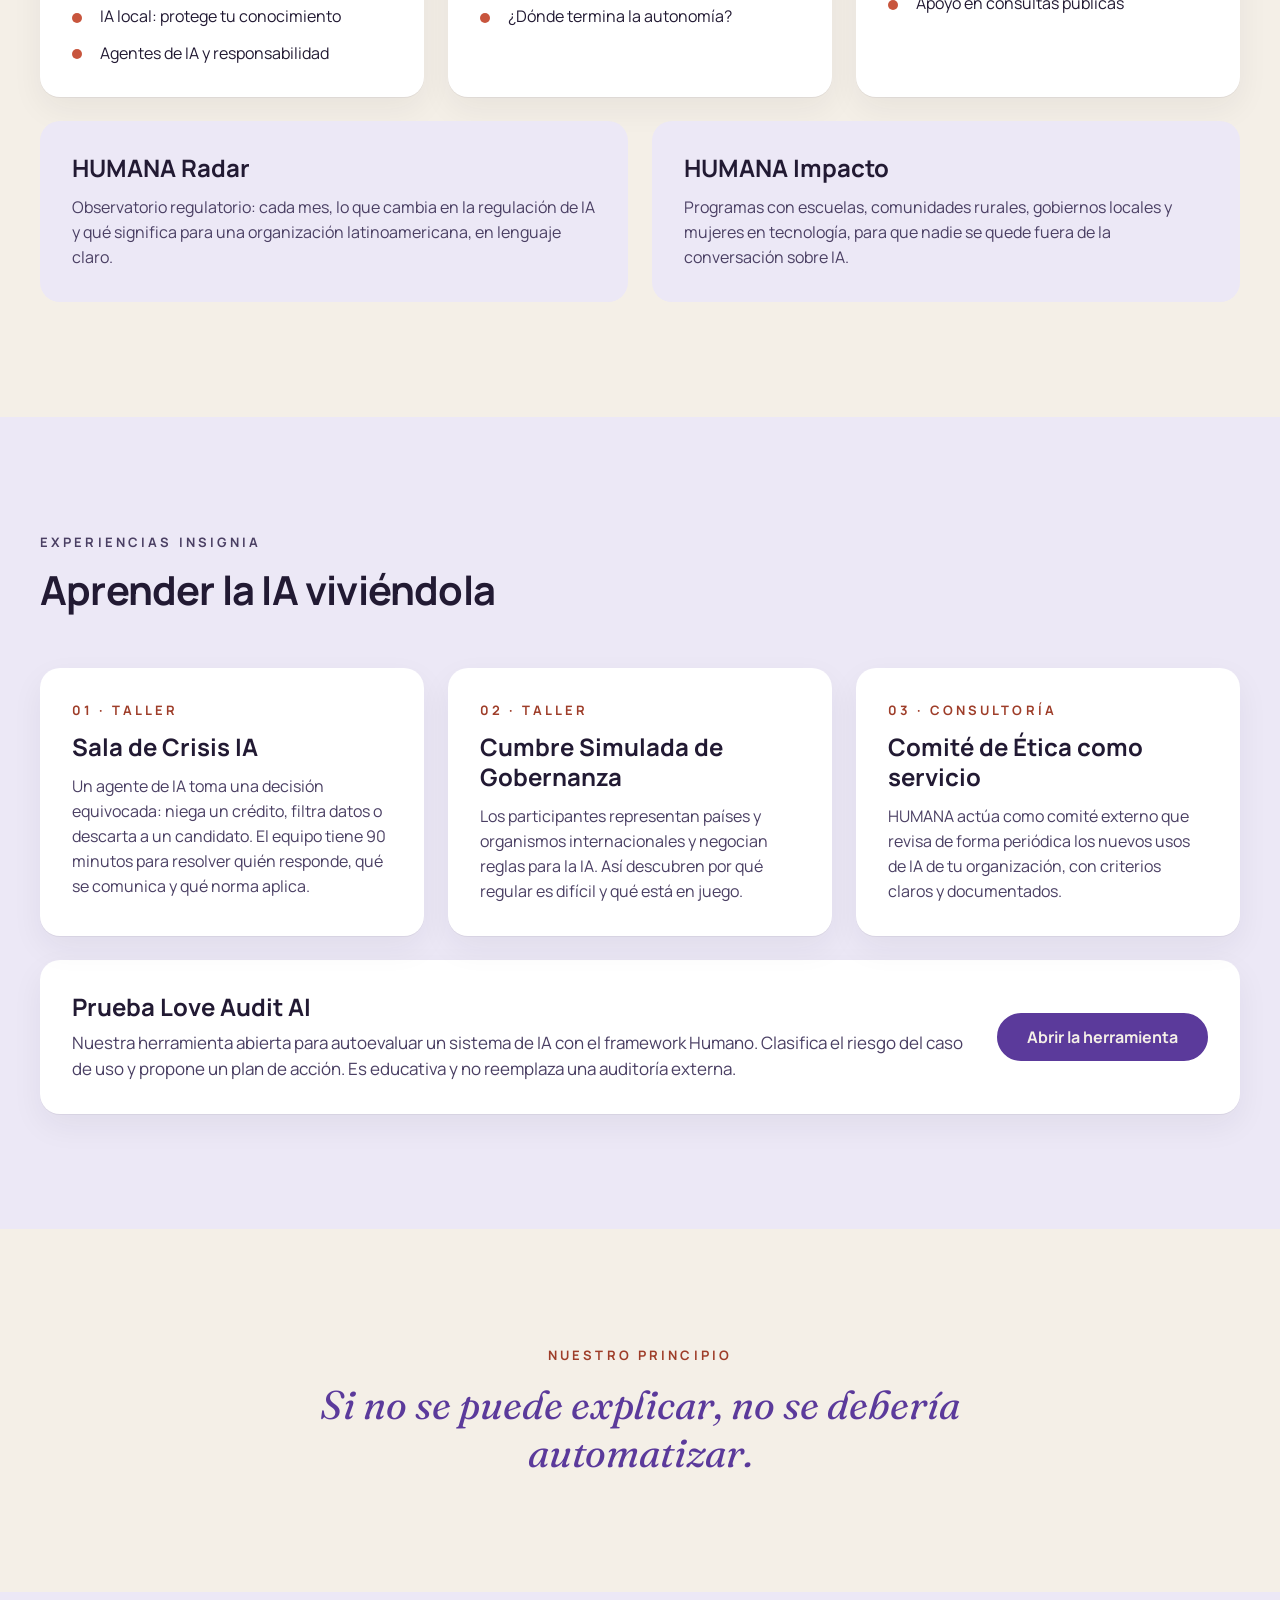
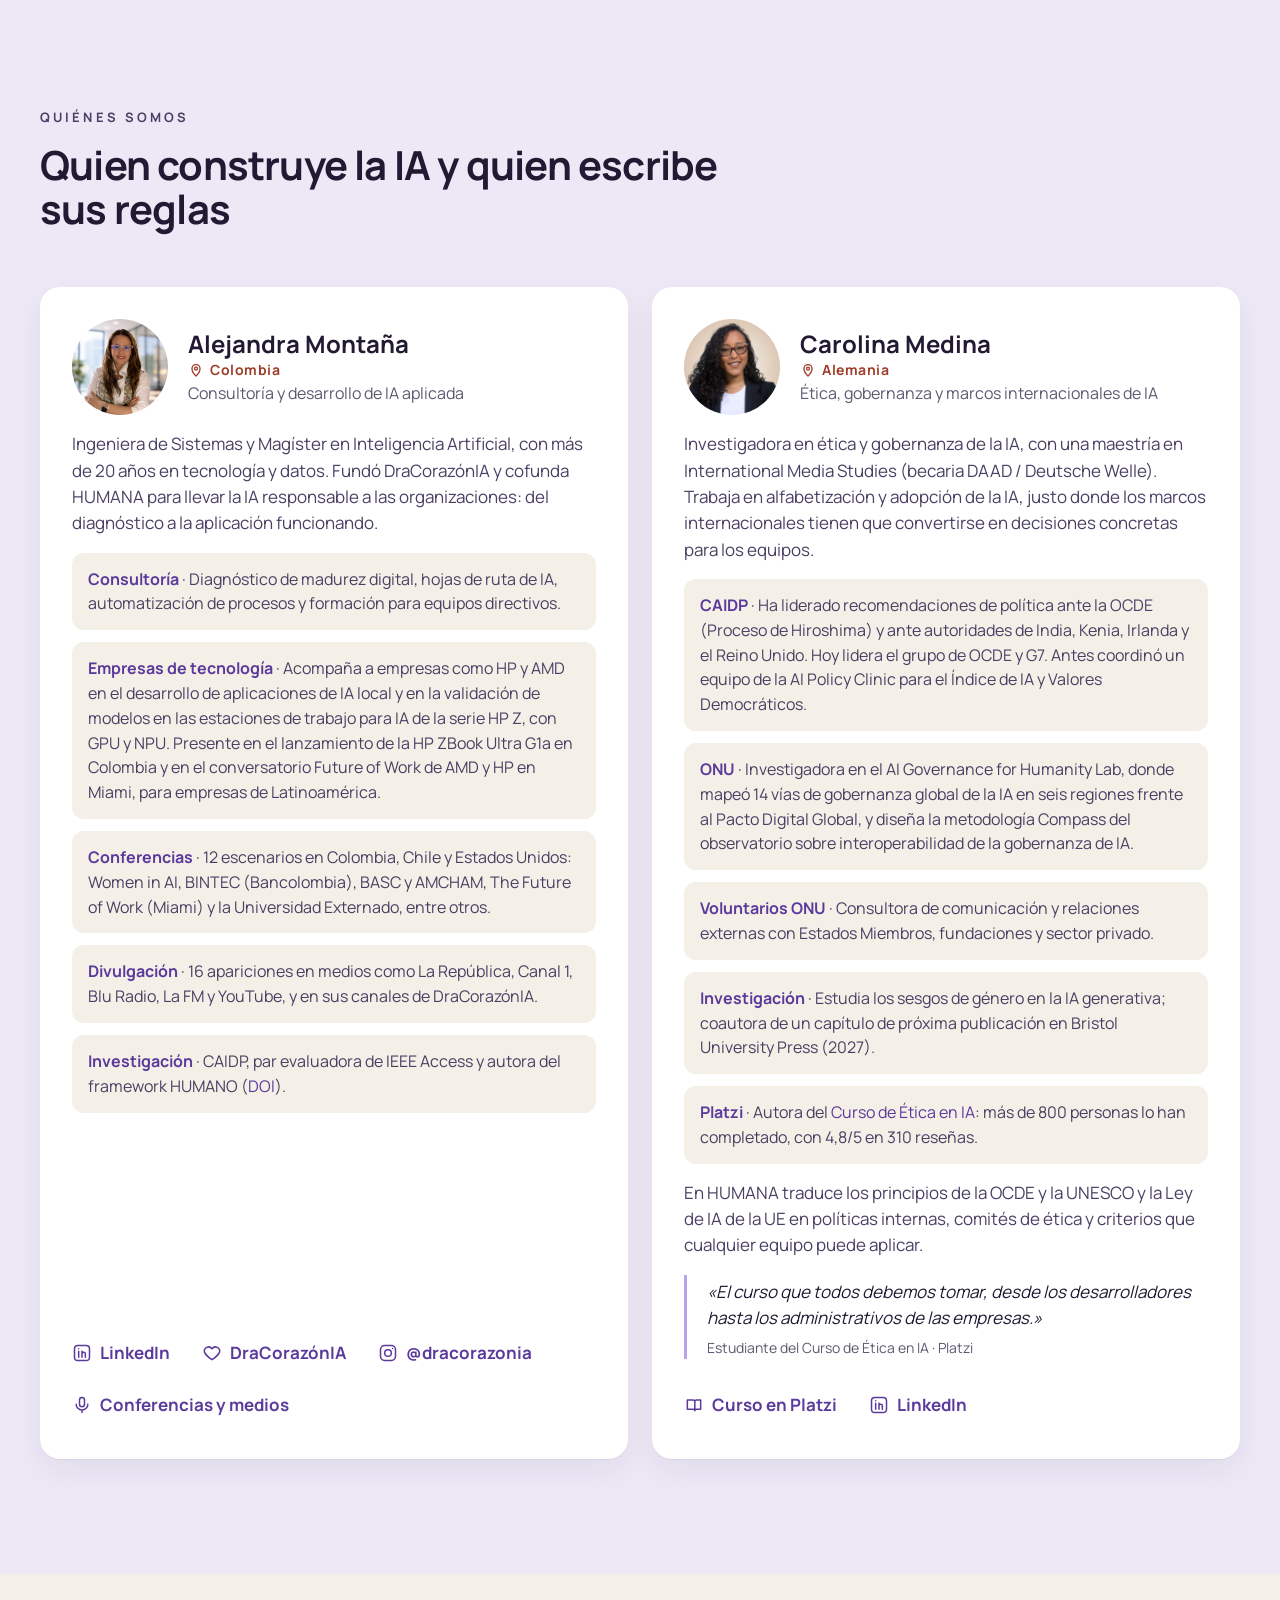
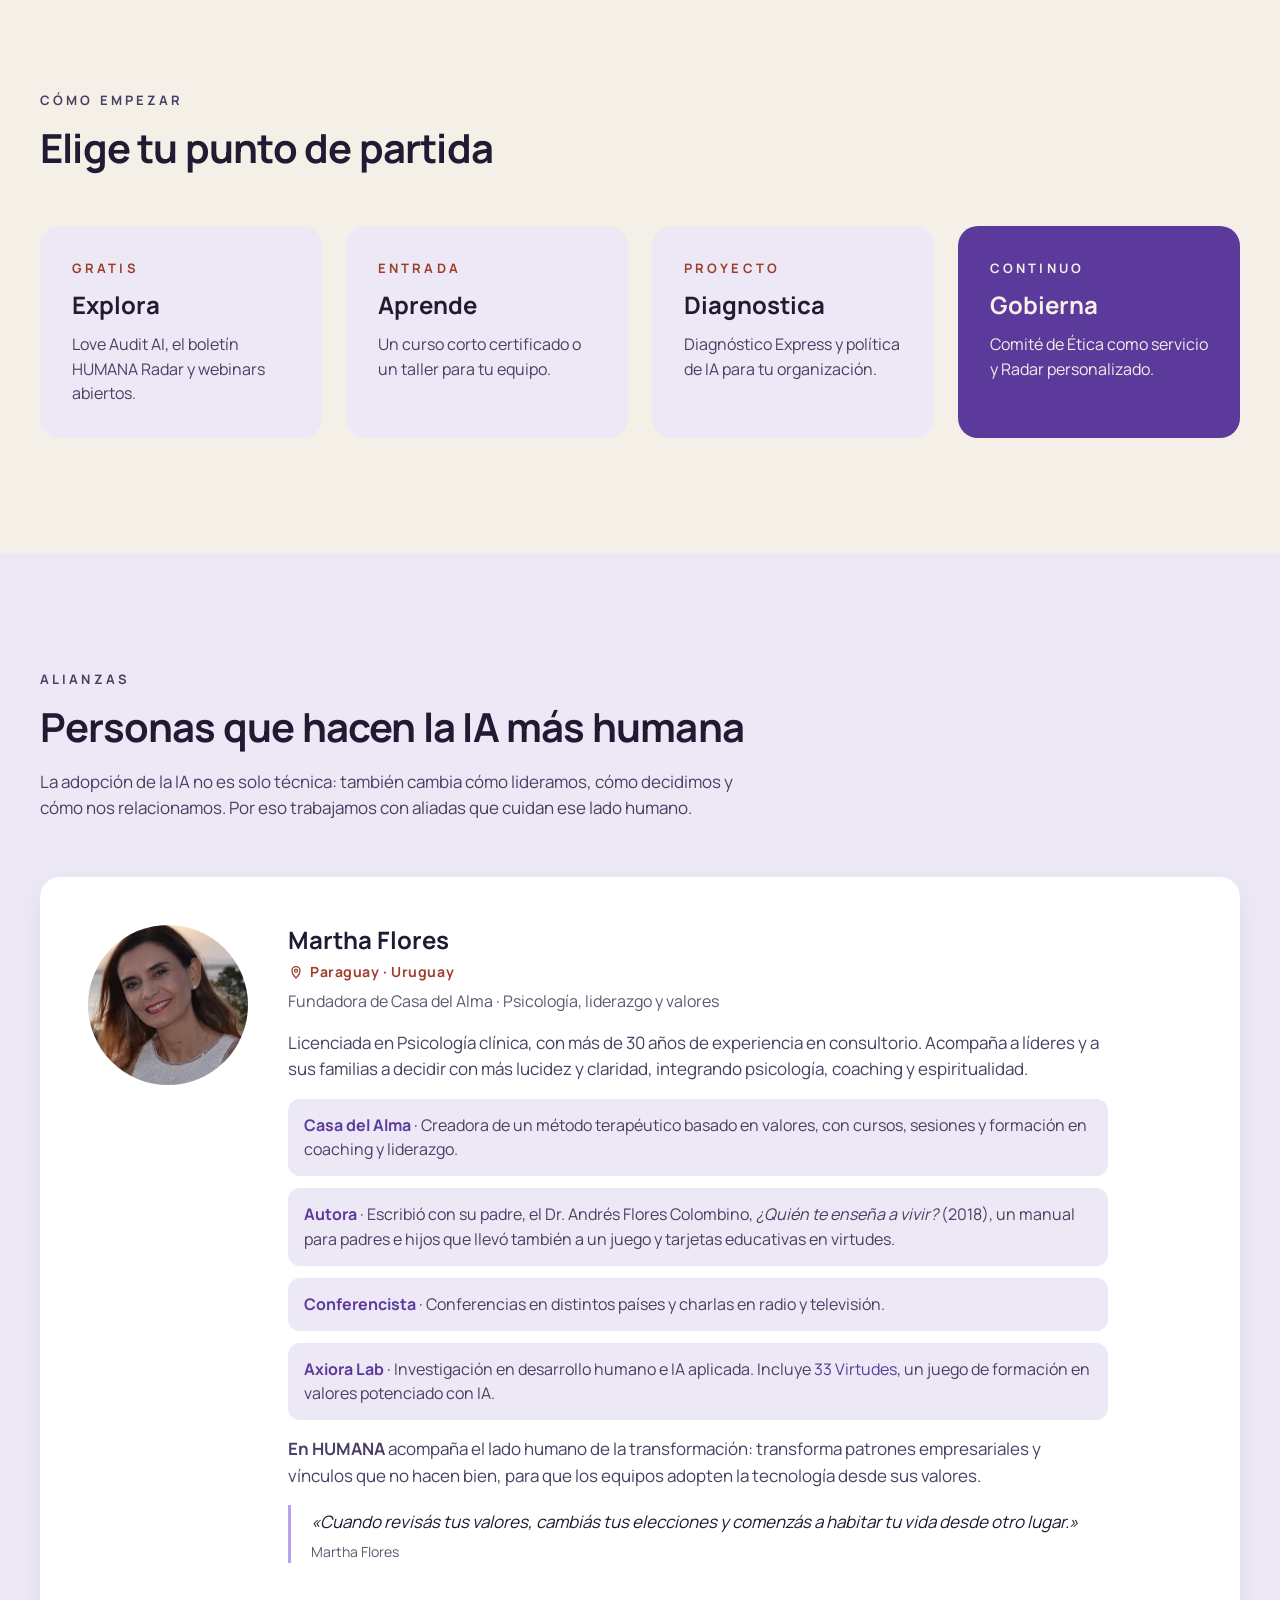
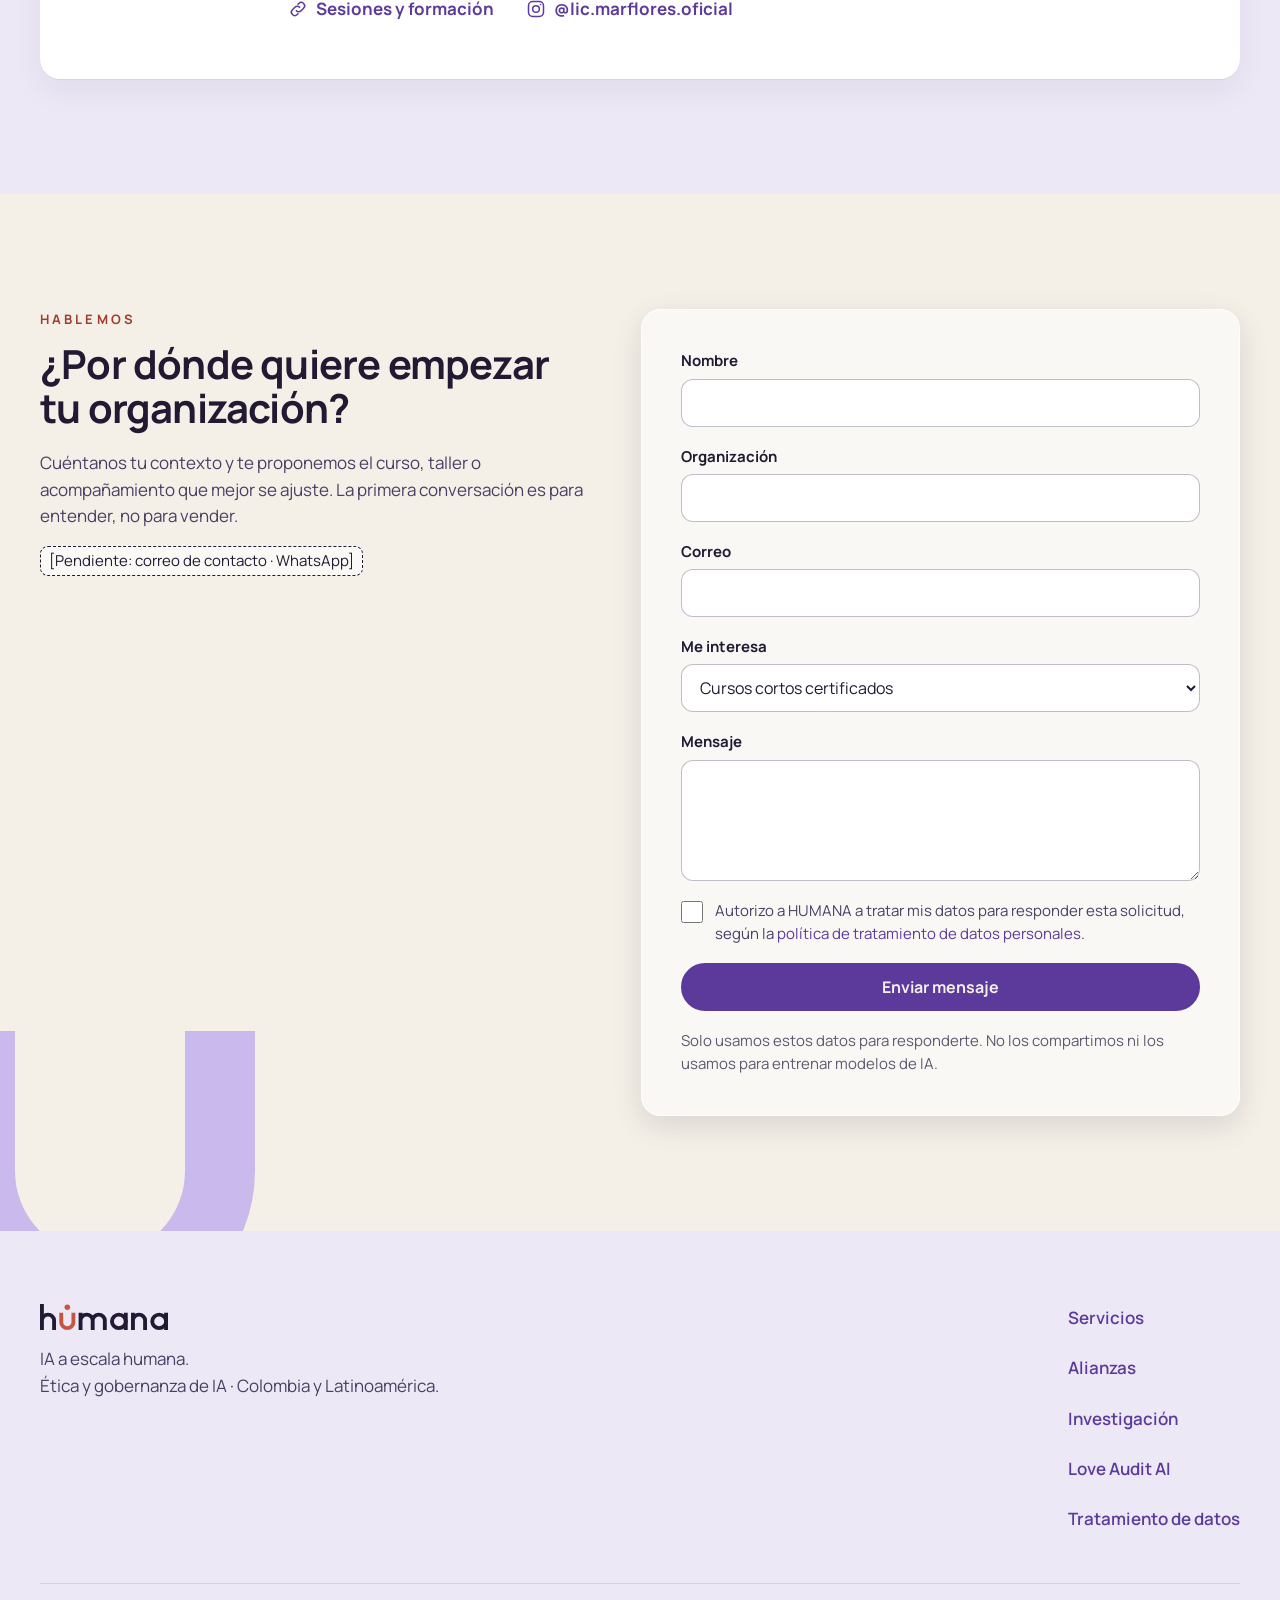
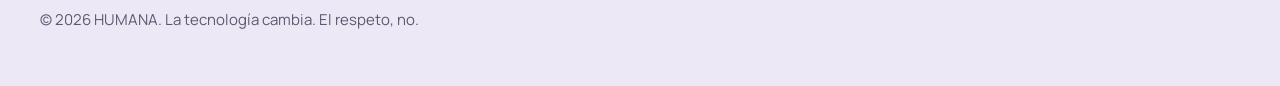
==== commit 07b8ad2d: "Alianzas: enlazar el Instagram de Martha Flores en lugar de Facebook Co-Authored-By: Claude Opus 5.5" ====
--- a/index.html
+++ b/index.html
@@ -419,9 +419,9 @@
                 <svg viewBox="0 0 24 24" aria-hidden="true"><path d="M10 14a4 4 0 0 0 5.7 0l3-3a4 4 0 0 0-5.7-5.7l-1 1M14 10a4 4 0 0 0-5.7 0l-3 3a4 4 0 0 0 5.7 5.7l1-1"/></svg>
                 Sesiones y formación<span class="h-salto-texto"> con Martha Flores (abre en otra pestaña)</span>
               </a>
-              <a href="https://www.facebook.com/lic.marflores/" target="_blank" rel="noopener">
-                <svg viewBox="0 0 24 24" aria-hidden="true"><rect x="3" y="3" width="18" height="18" rx="4"/><path d="M15 8h-2a2 2 0 0 0-2 2v11M9 13h5"/></svg>
-                Facebook<span class="h-salto-texto"> de Martha Flores (abre en otra pestaña)</span>
+              <a href="https://www.instagram.com/lic.marflores.oficial/" target="_blank" rel="noopener">
+                <svg viewBox="0 0 24 24" aria-hidden="true"><rect x="3" y="3" width="18" height="18" rx="5"/><circle cx="12" cy="12" r="4"/><path d="M17.5 6.5v.01"/></svg>
+                @lic.marflores.oficial<span class="h-salto-texto"> en Instagram (abre en otra pestaña)</span>
               </a>
             </div>
           </div>
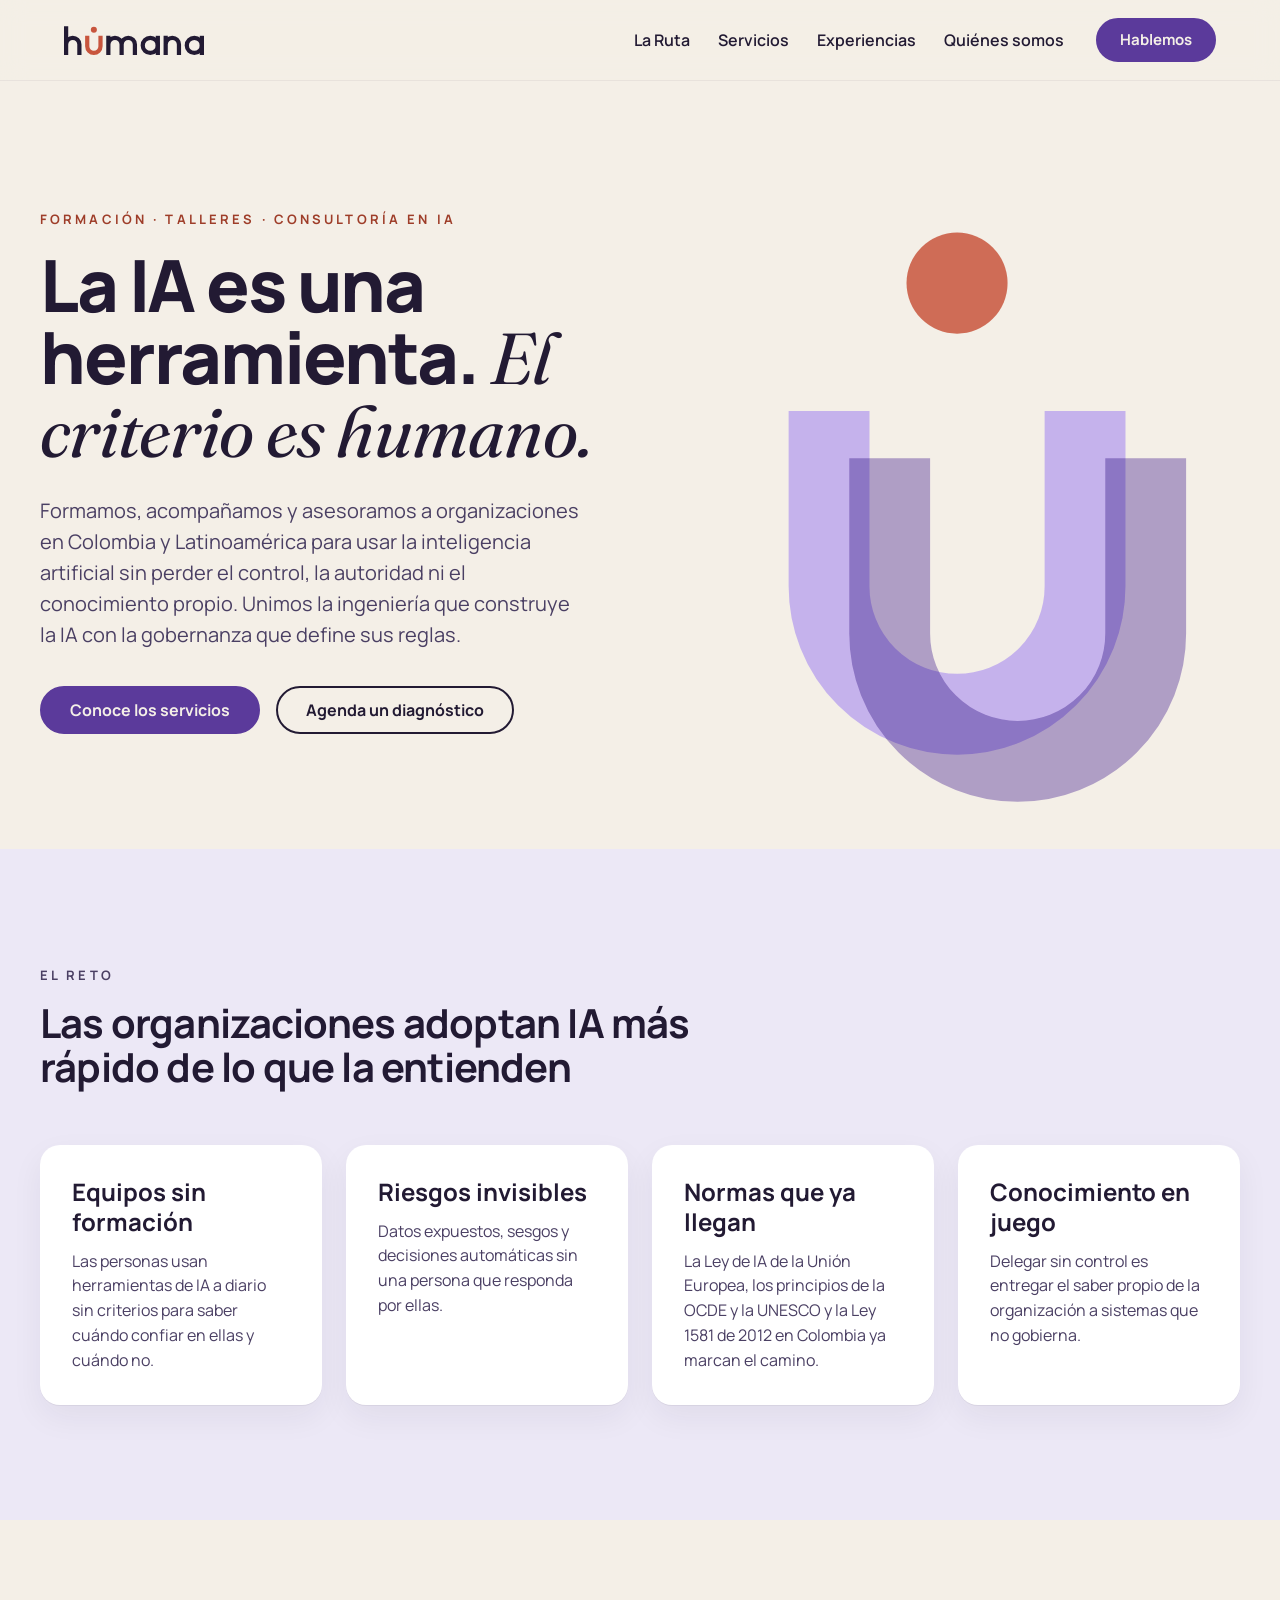
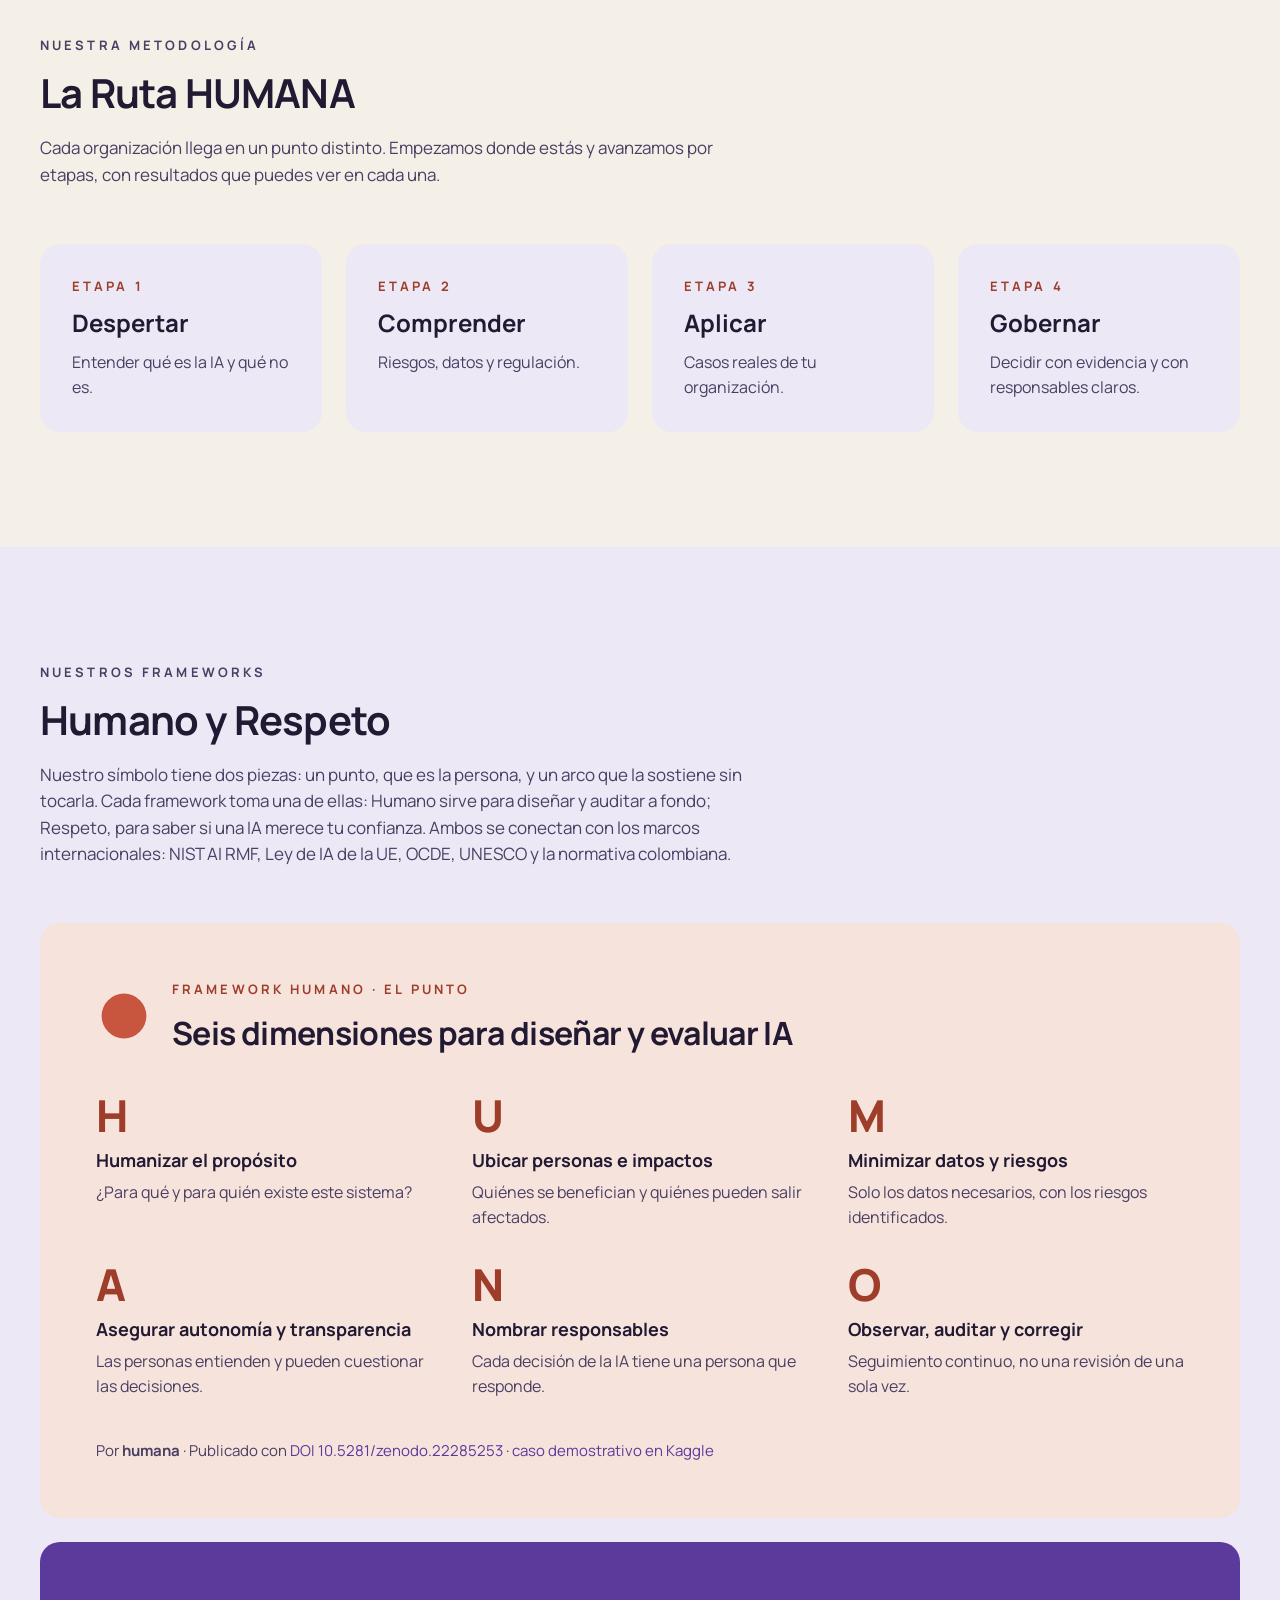
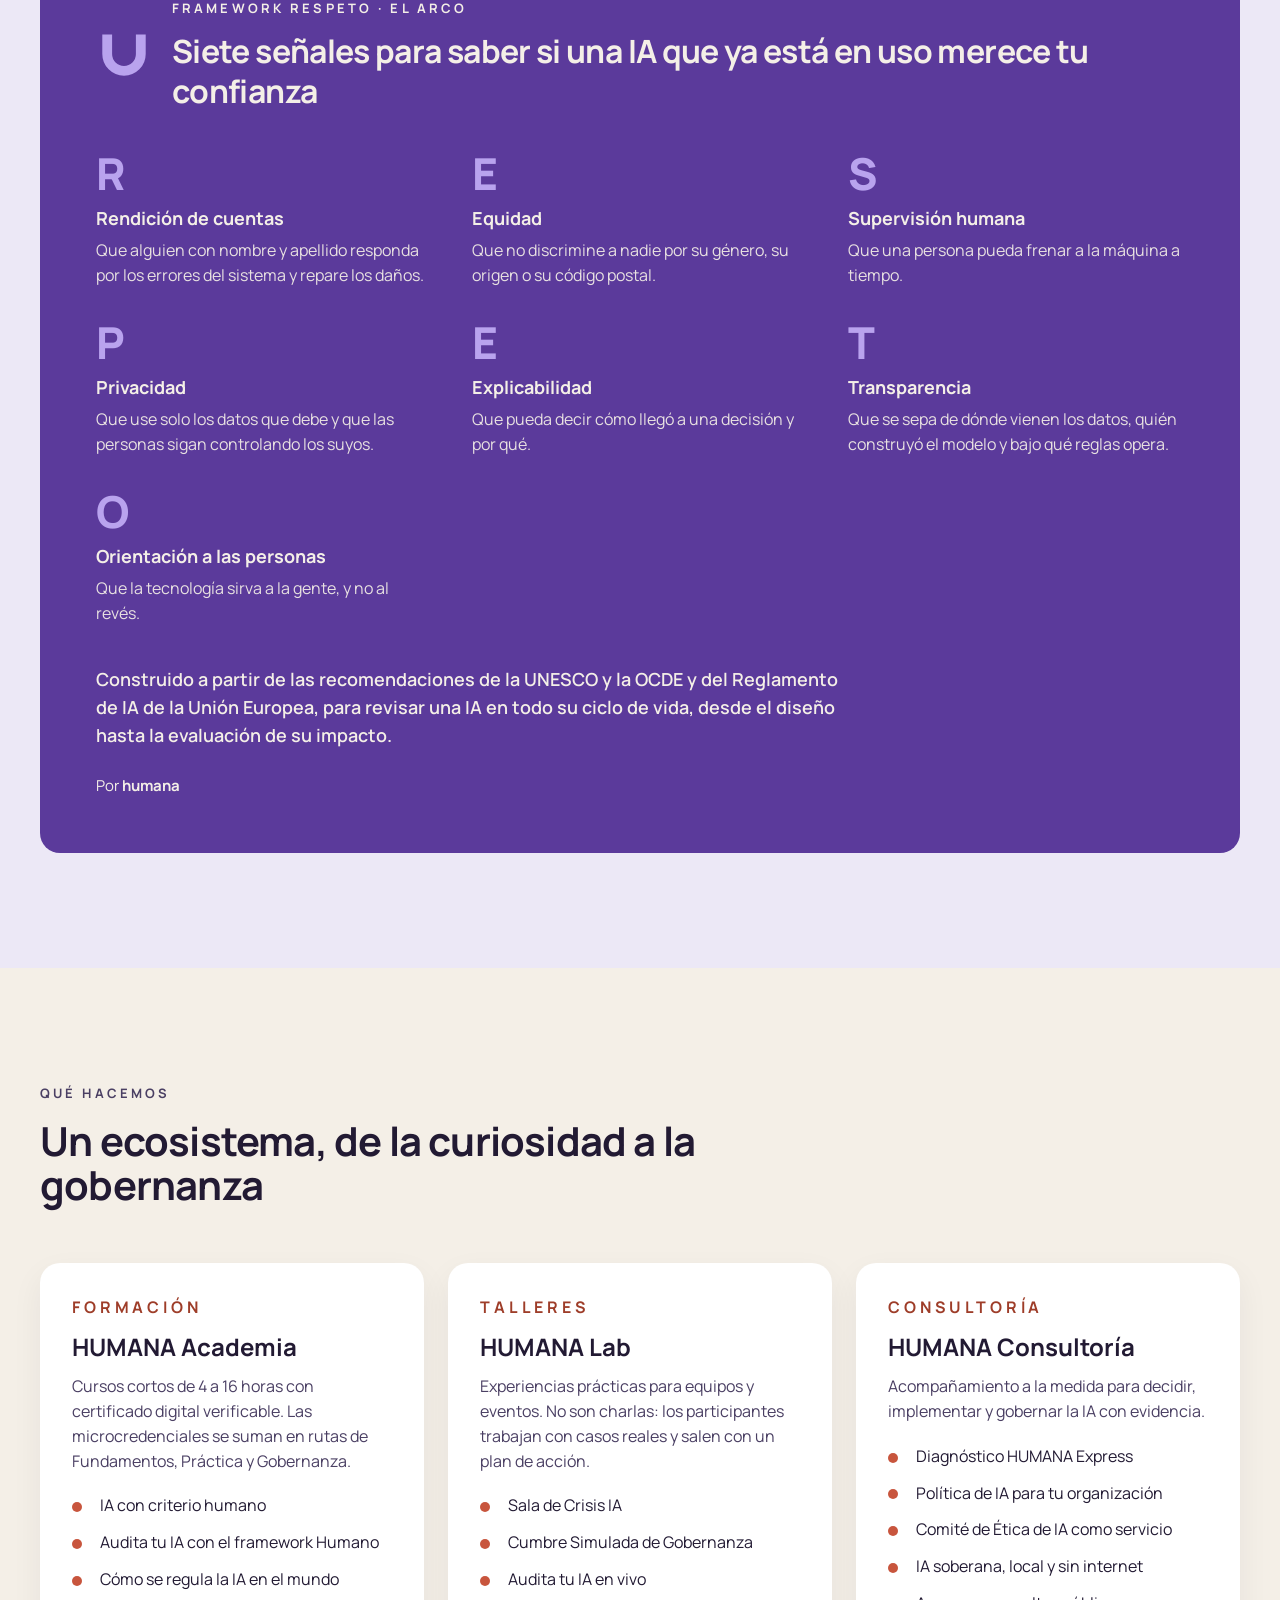
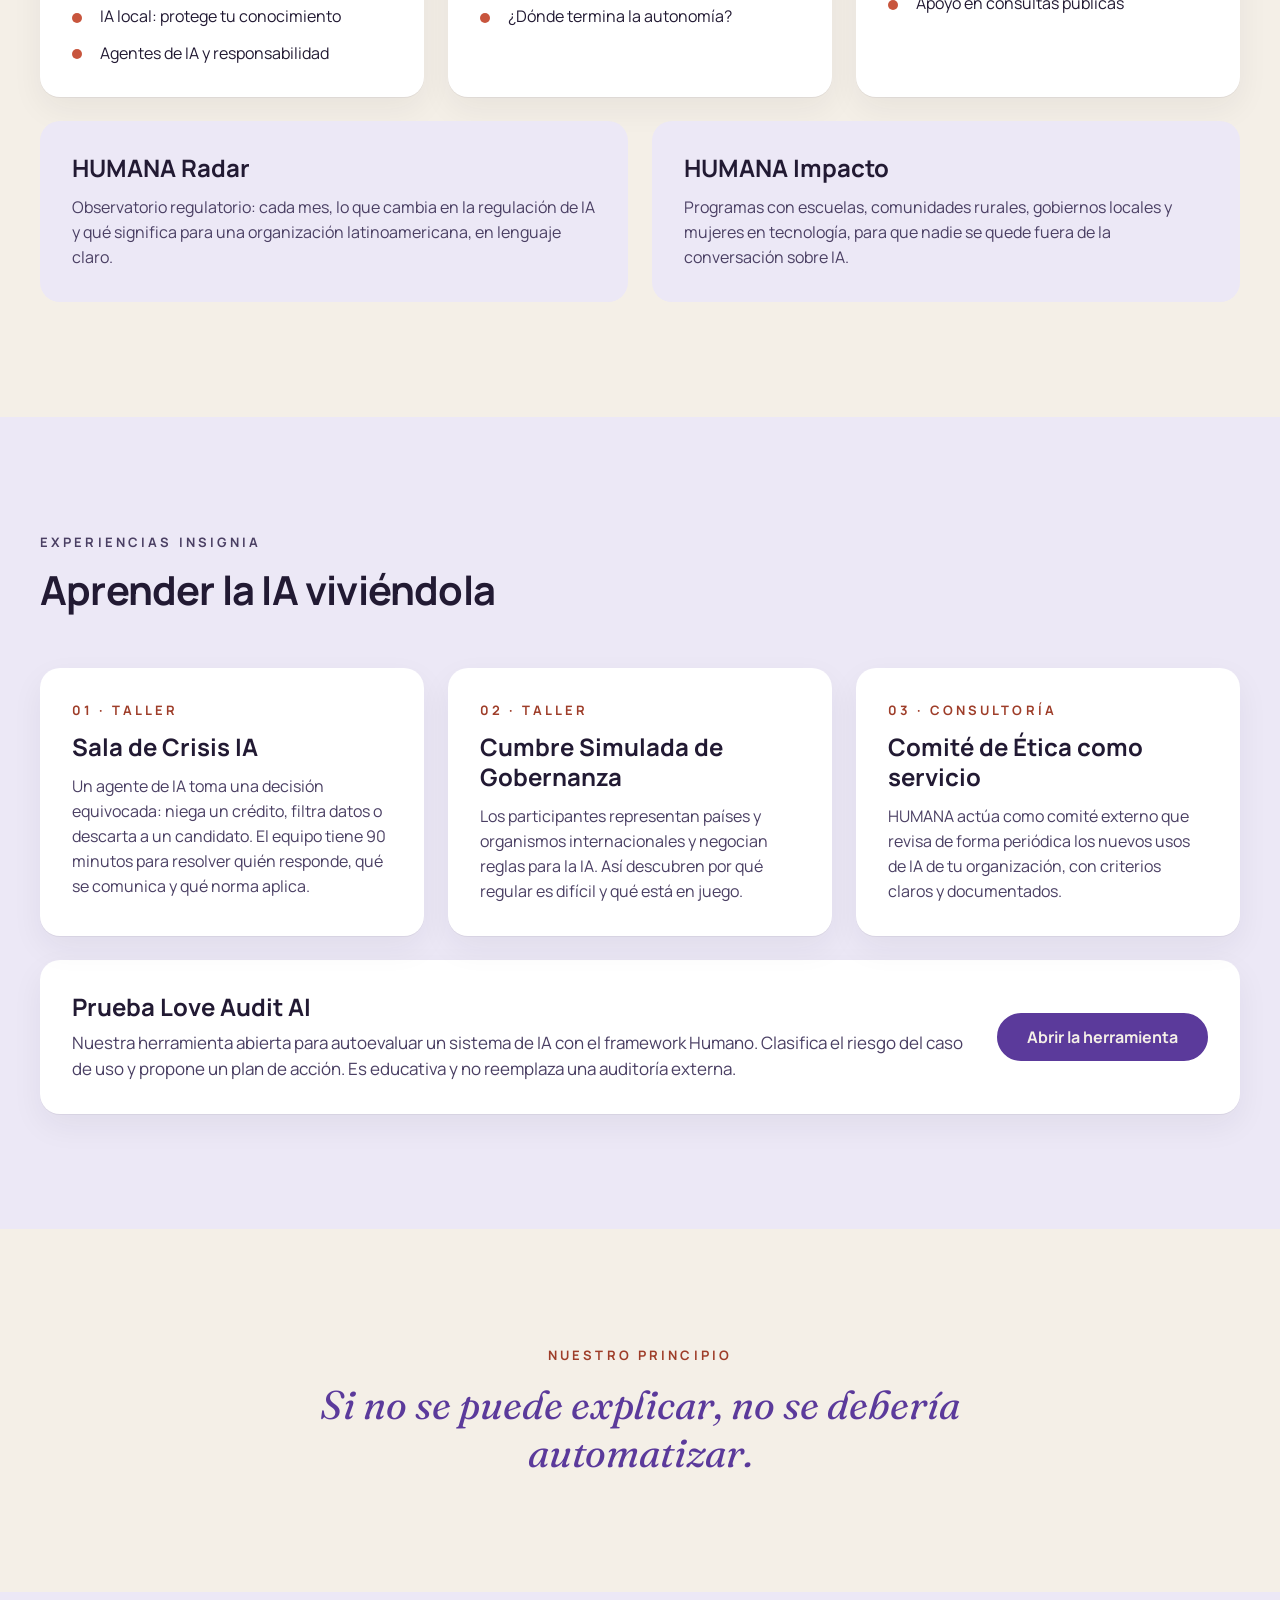
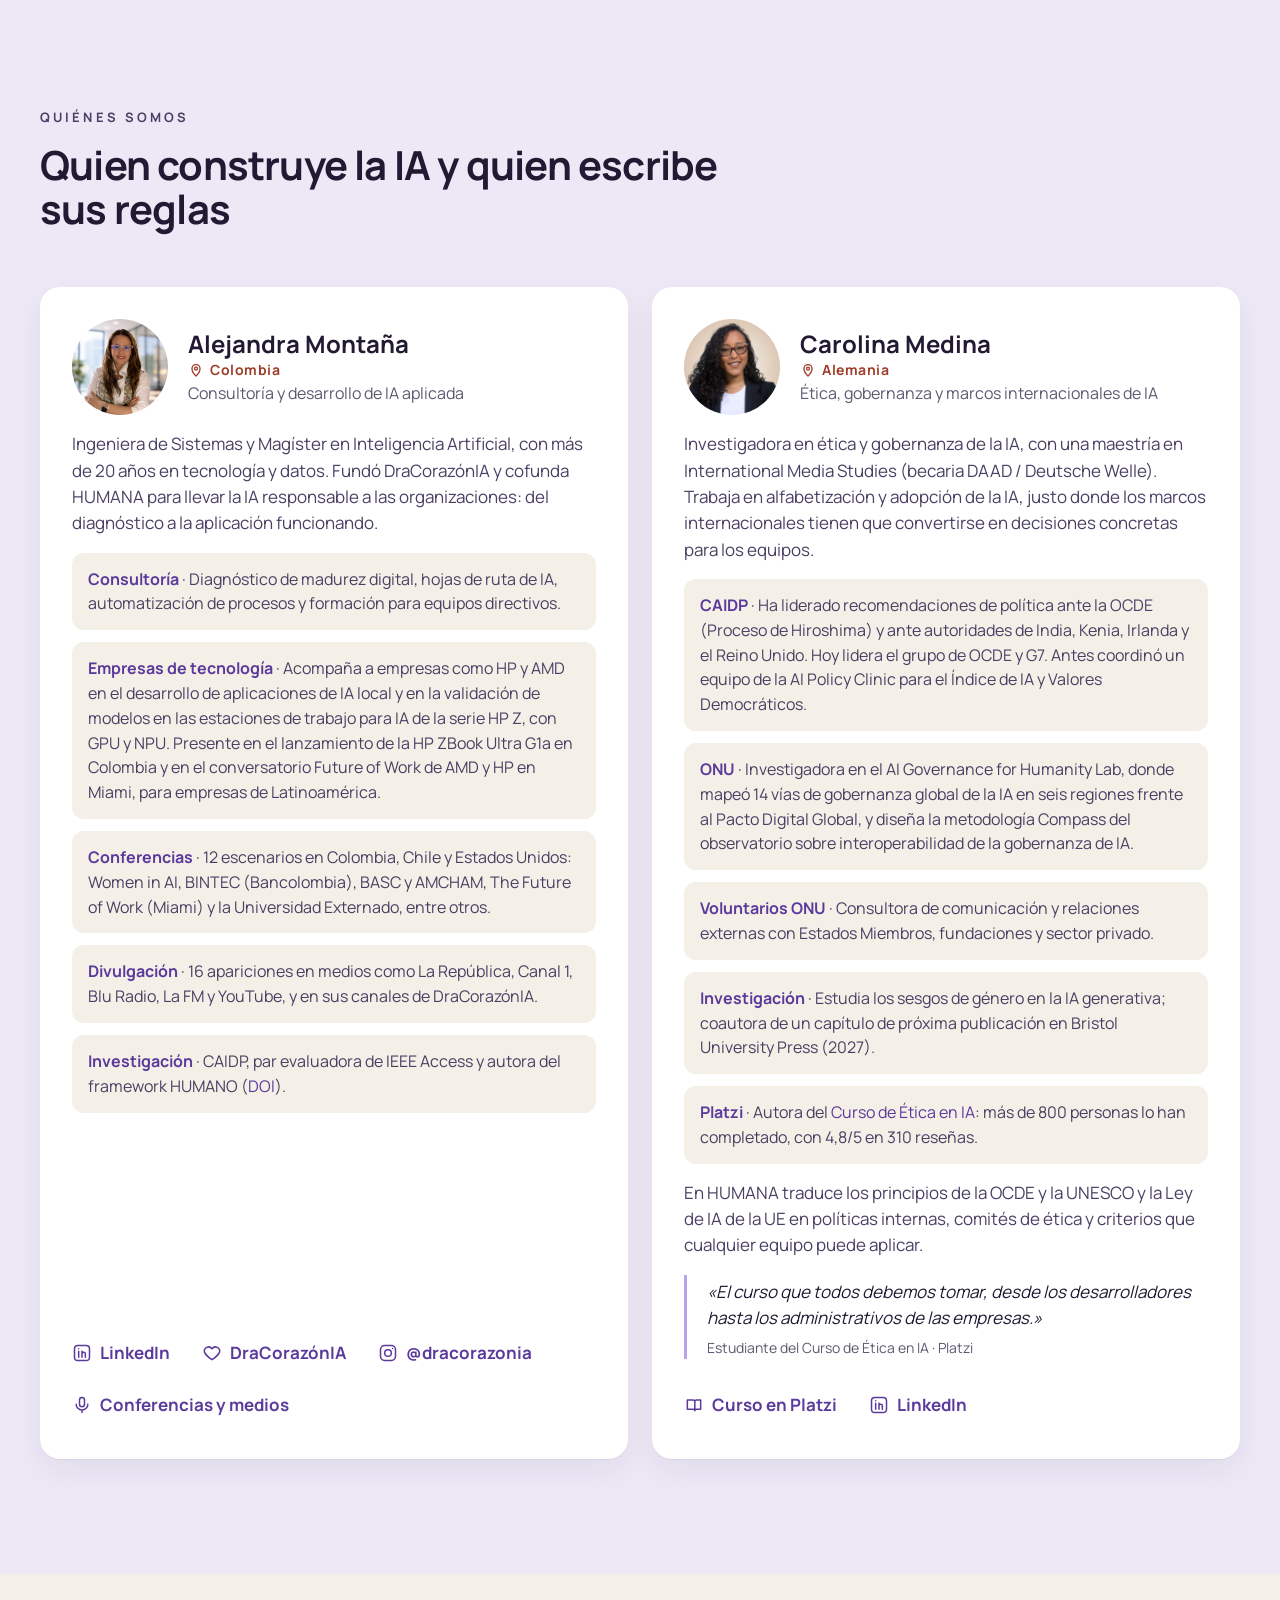
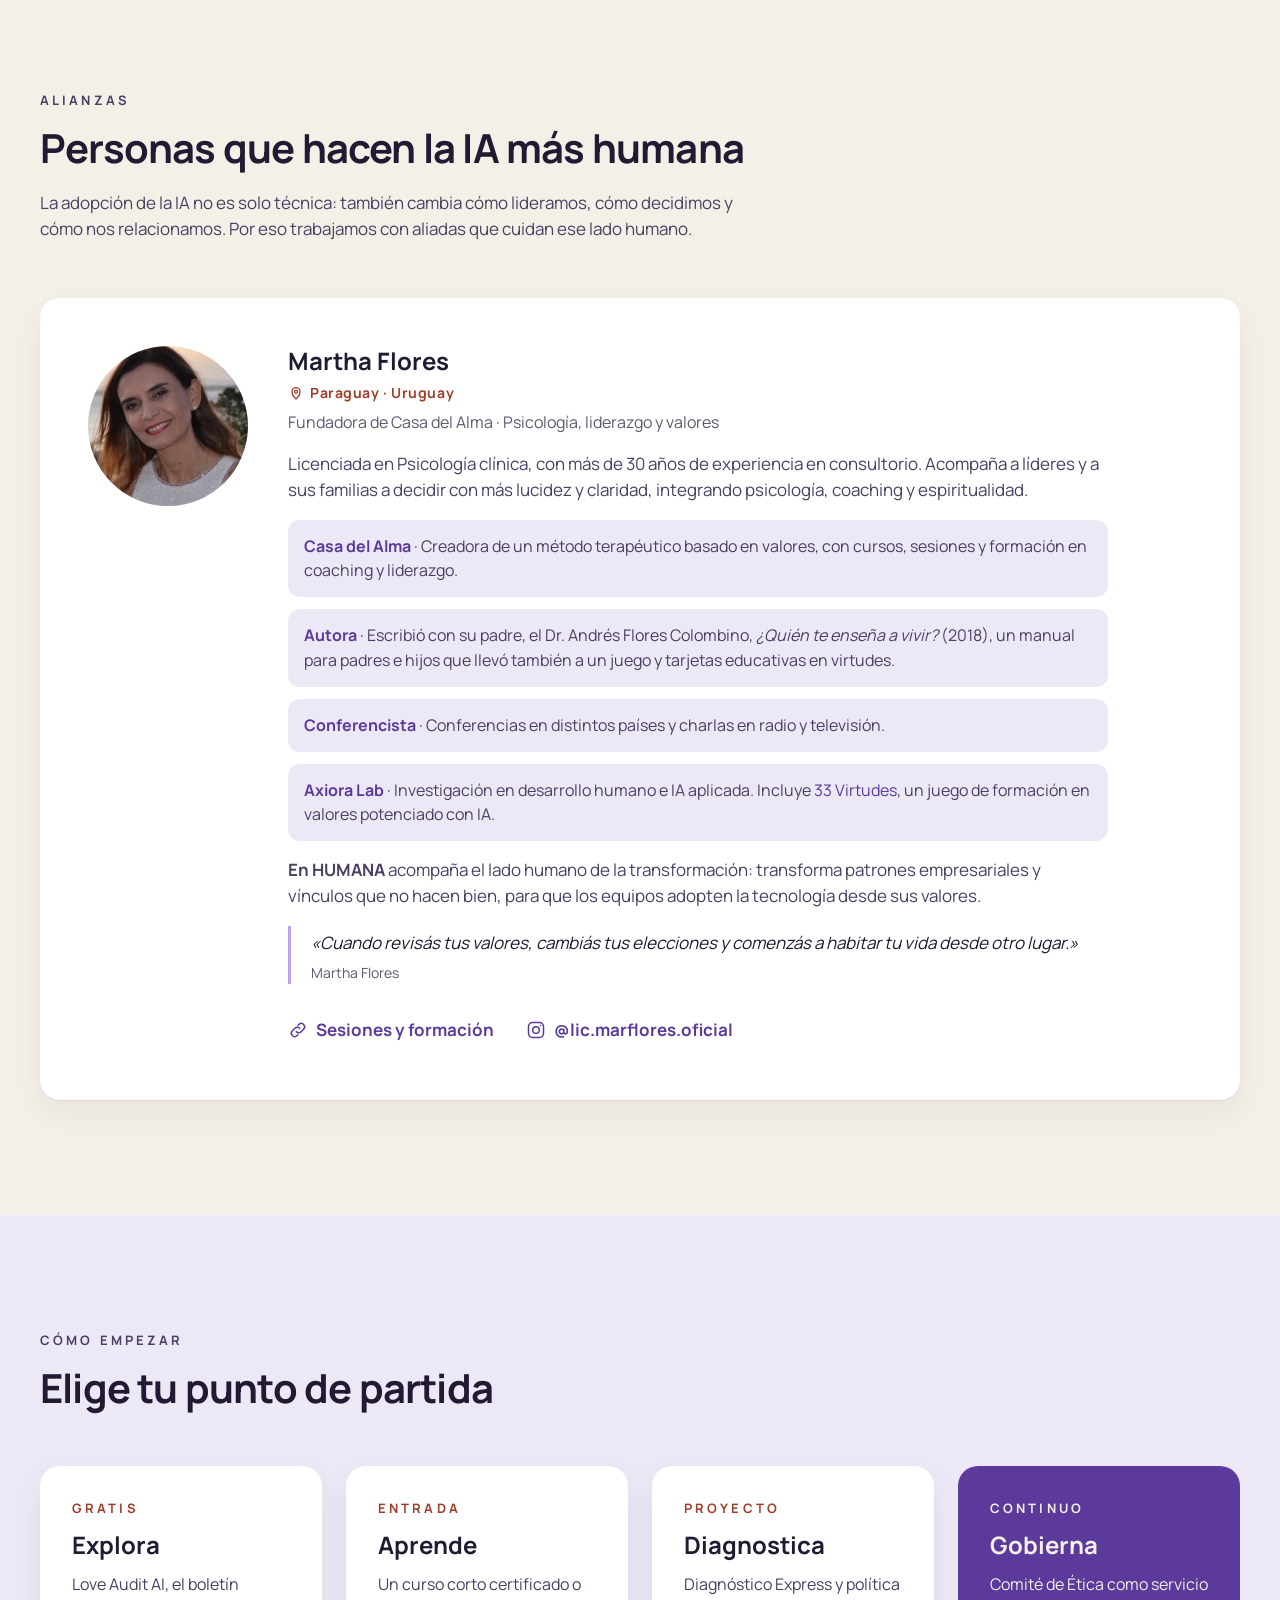
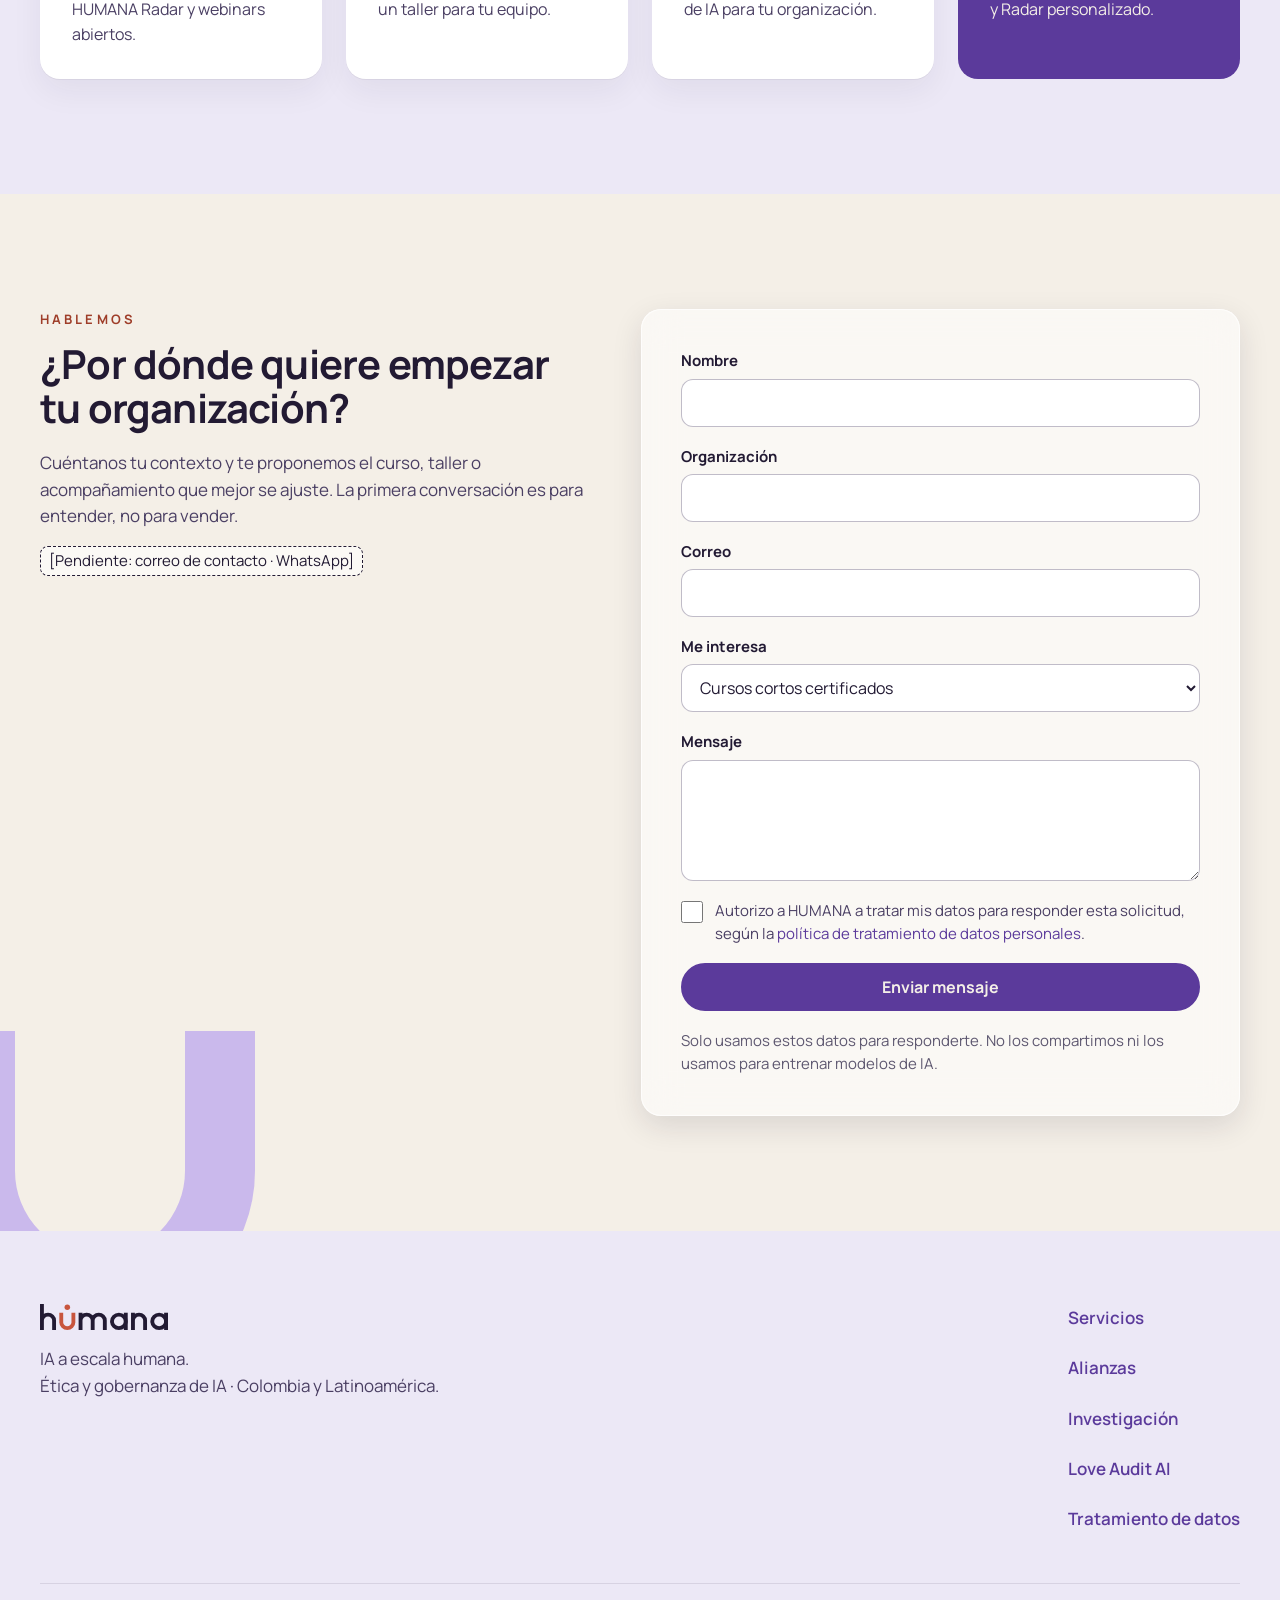
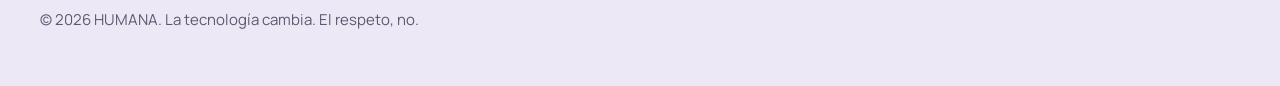
==== commit 695280d7: "Mover Alianzas encima de Cómo empezar y alternar fondos Co-Authored-By: Claude Opus 5.5 <noreply@ant" ====
--- a/index.html
+++ b/index.html
@@ -353,40 +353,8 @@
       </div>
     </section>
 
-    <!-- Cómo empezar -->
-    <section class="h-seccion" aria-labelledby="t-empezar">
-      <div class="h-contenedor">
-        <div class="h-cabecera">
-          <p class="h-eyebrow">Cómo empezar</p>
-          <h2 id="t-empezar">Elige tu punto de partida</h2>
-        </div>
-        <div class="h-cuatro">
-          <article class="h-card h-card--bruma">
-            <span class="h-paso">Gratis</span>
-            <h3>Explora</h3>
-            <p>Love Audit AI, el boletín HUMANA Radar y webinars abiertos.</p>
-          </article>
-          <article class="h-card h-card--bruma">
-            <span class="h-paso">Entrada</span>
-            <h3>Aprende</h3>
-            <p>Un curso corto certificado o un taller para tu equipo.</p>
-          </article>
-          <article class="h-card h-card--bruma">
-            <span class="h-paso">Proyecto</span>
-            <h3>Diagnostica</h3>
-            <p>Diagnóstico Express y política de IA para tu organización.</p>
-          </article>
-          <article class="h-card h-card--respeto">
-            <span class="h-paso">Continuo</span>
-            <h3>Gobierna</h3>
-            <p>Comité de Ética como servicio y Radar personalizado.</p>
-          </article>
-        </div>
-      </div>
-    </section>
-
     <!-- Alianzas -->
-    <section class="h-seccion h-seccion--bruma" id="alianzas" aria-labelledby="t-alianzas">
+    <section class="h-seccion" id="alianzas" aria-labelledby="t-alianzas">
       <div class="h-contenedor">
         <div class="h-cabecera">
           <p class="h-eyebrow">Alianzas</p>
@@ -429,6 +397,38 @@
       </div>
     </section>
 
+    <!-- Cómo empezar -->
+    <section class="h-seccion h-seccion--bruma" aria-labelledby="t-empezar">
+      <div class="h-contenedor">
+        <div class="h-cabecera">
+          <p class="h-eyebrow">Cómo empezar</p>
+          <h2 id="t-empezar">Elige tu punto de partida</h2>
+        </div>
+        <div class="h-cuatro">
+          <article class="h-card">
+            <span class="h-paso">Gratis</span>
+            <h3>Explora</h3>
+            <p>Love Audit AI, el boletín HUMANA Radar y webinars abiertos.</p>
+          </article>
+          <article class="h-card">
+            <span class="h-paso">Entrada</span>
+            <h3>Aprende</h3>
+            <p>Un curso corto certificado o un taller para tu equipo.</p>
+          </article>
+          <article class="h-card">
+            <span class="h-paso">Proyecto</span>
+            <h3>Diagnostica</h3>
+            <p>Diagnóstico Express y política de IA para tu organización.</p>
+          </article>
+          <article class="h-card h-card--respeto">
+            <span class="h-paso">Continuo</span>
+            <h3>Gobierna</h3>
+            <p>Comité de Ética como servicio y Radar personalizado.</p>
+          </article>
+        </div>
+      </div>
+    </section>
+
     <!-- Contacto -->
     <section class="h-seccion h-contacto" id="contacto" aria-labelledby="t-contacto">
       <svg class="h-contacto__capa" viewBox="0 0 360 360" aria-hidden="true"><path d="M60 40v140a120 120 0 0 0 240 0V40" stroke="#B9A3EE" stroke-width="70" fill="none" opacity=".7"/></svg>
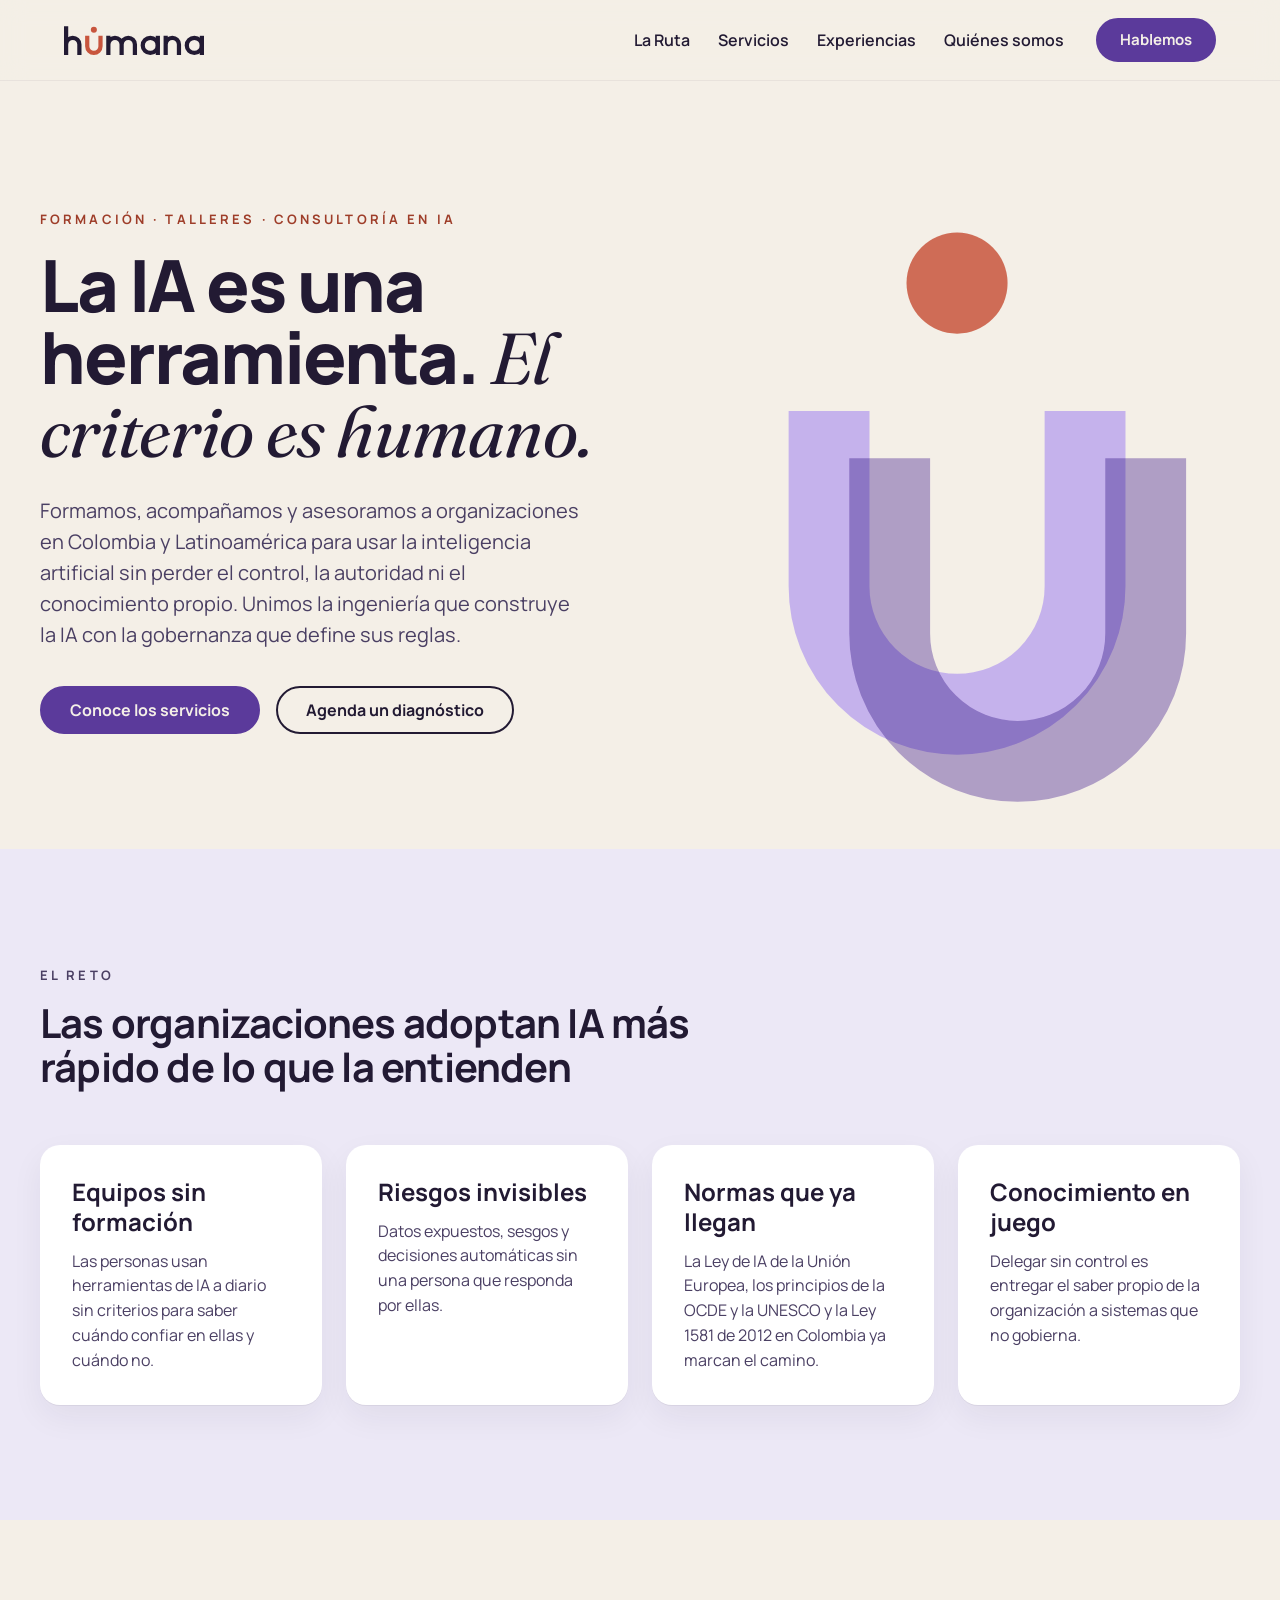
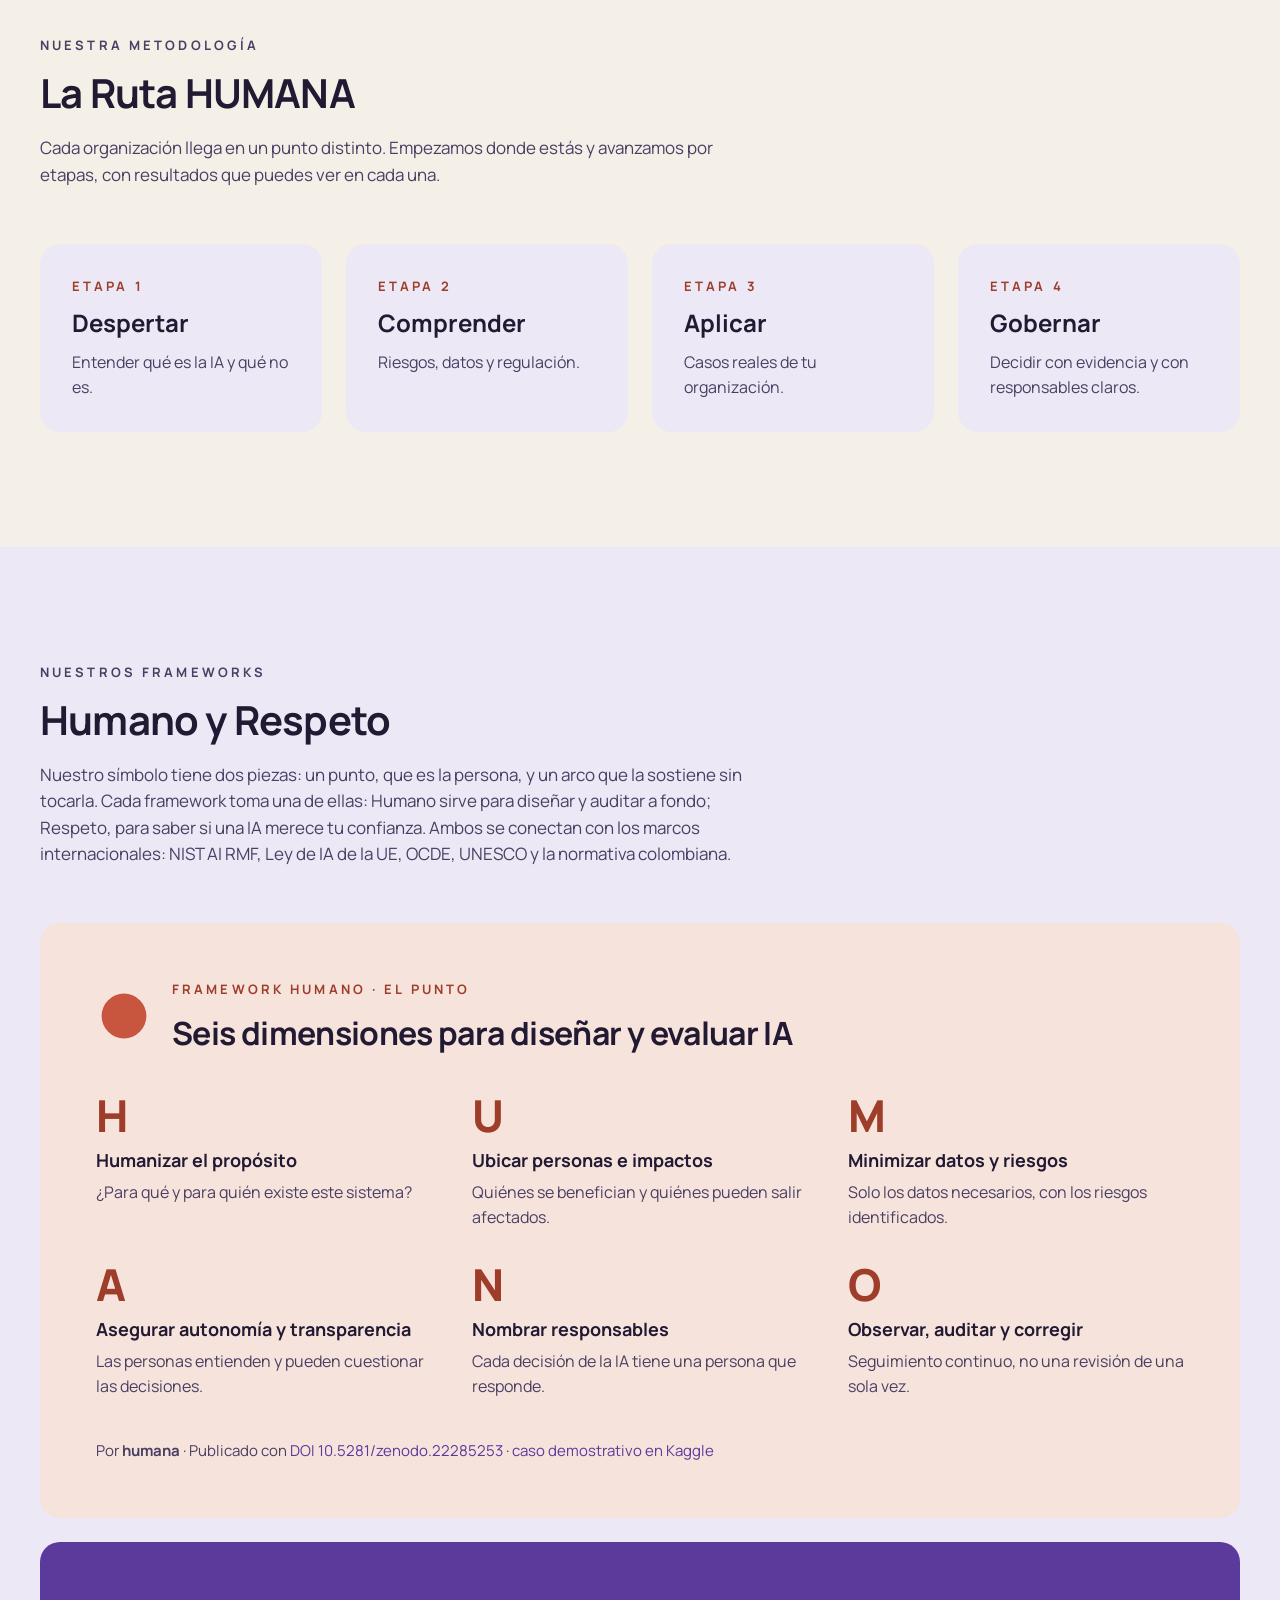
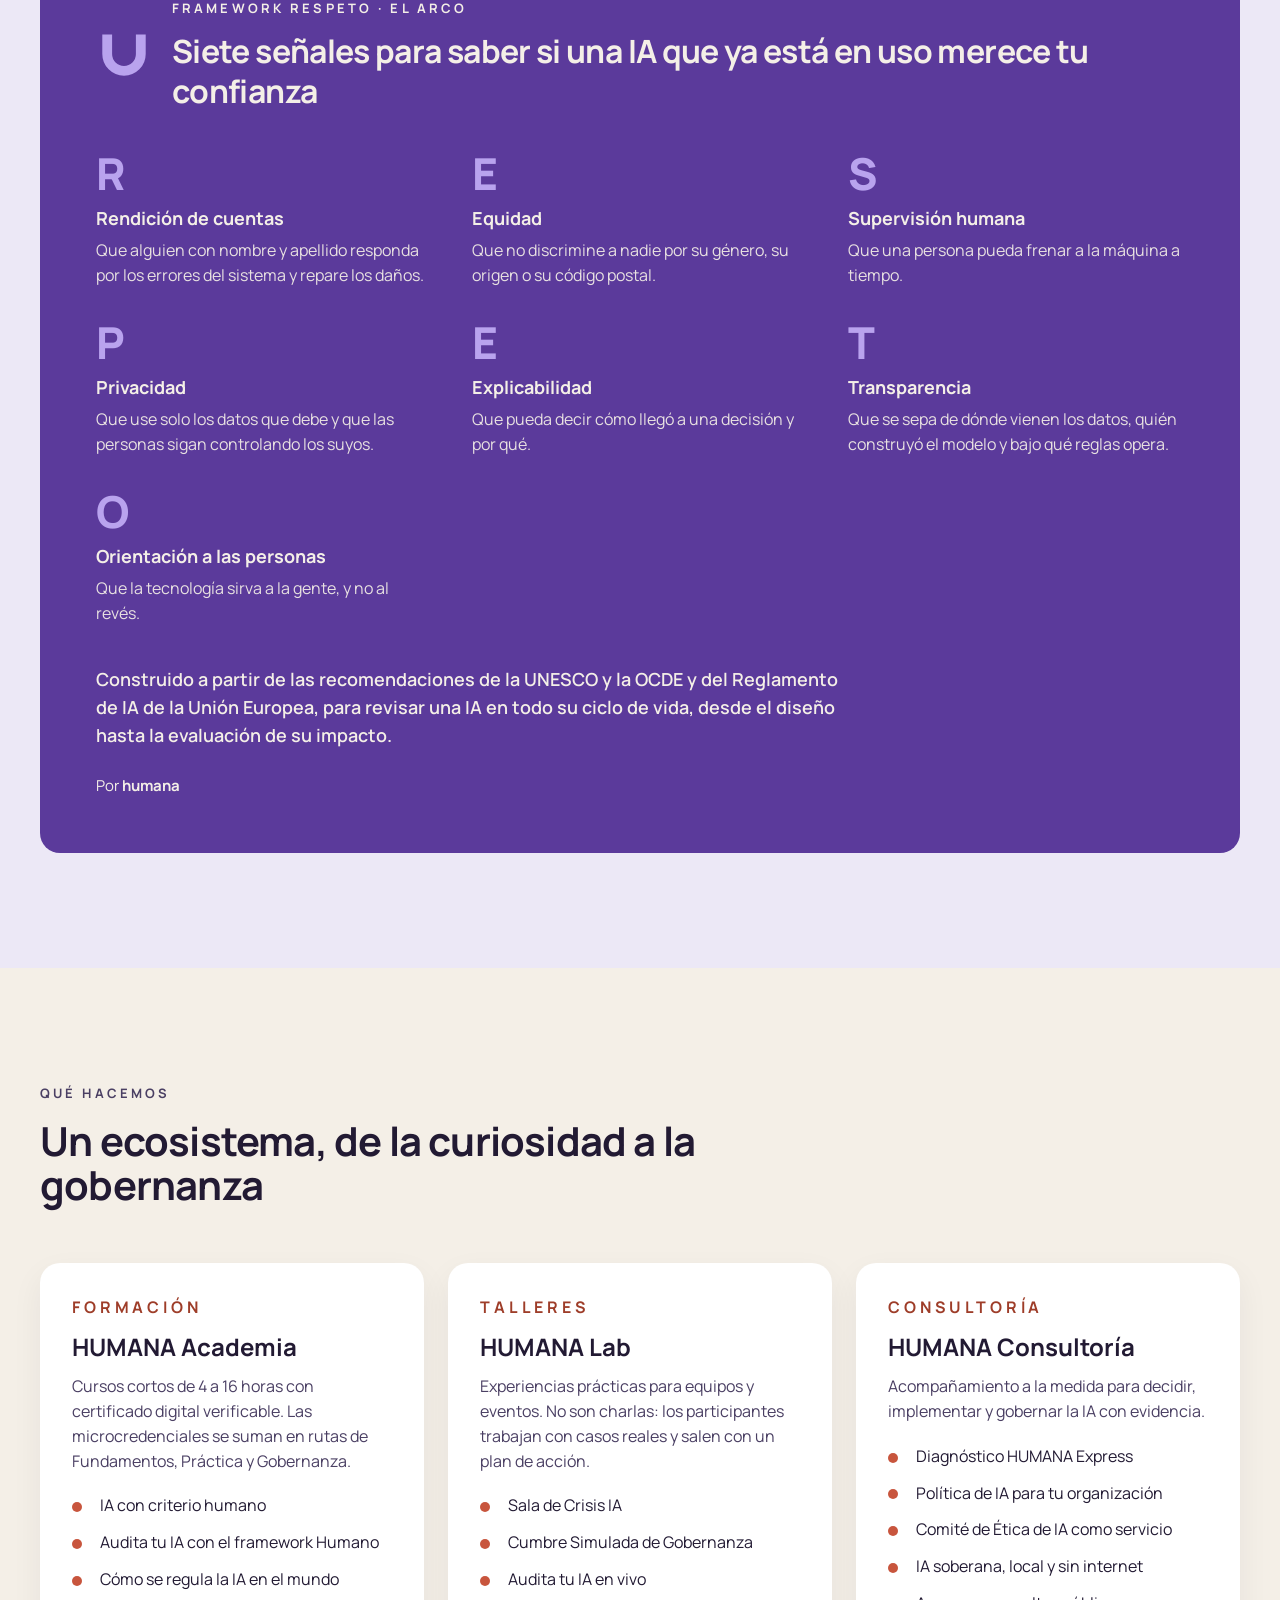
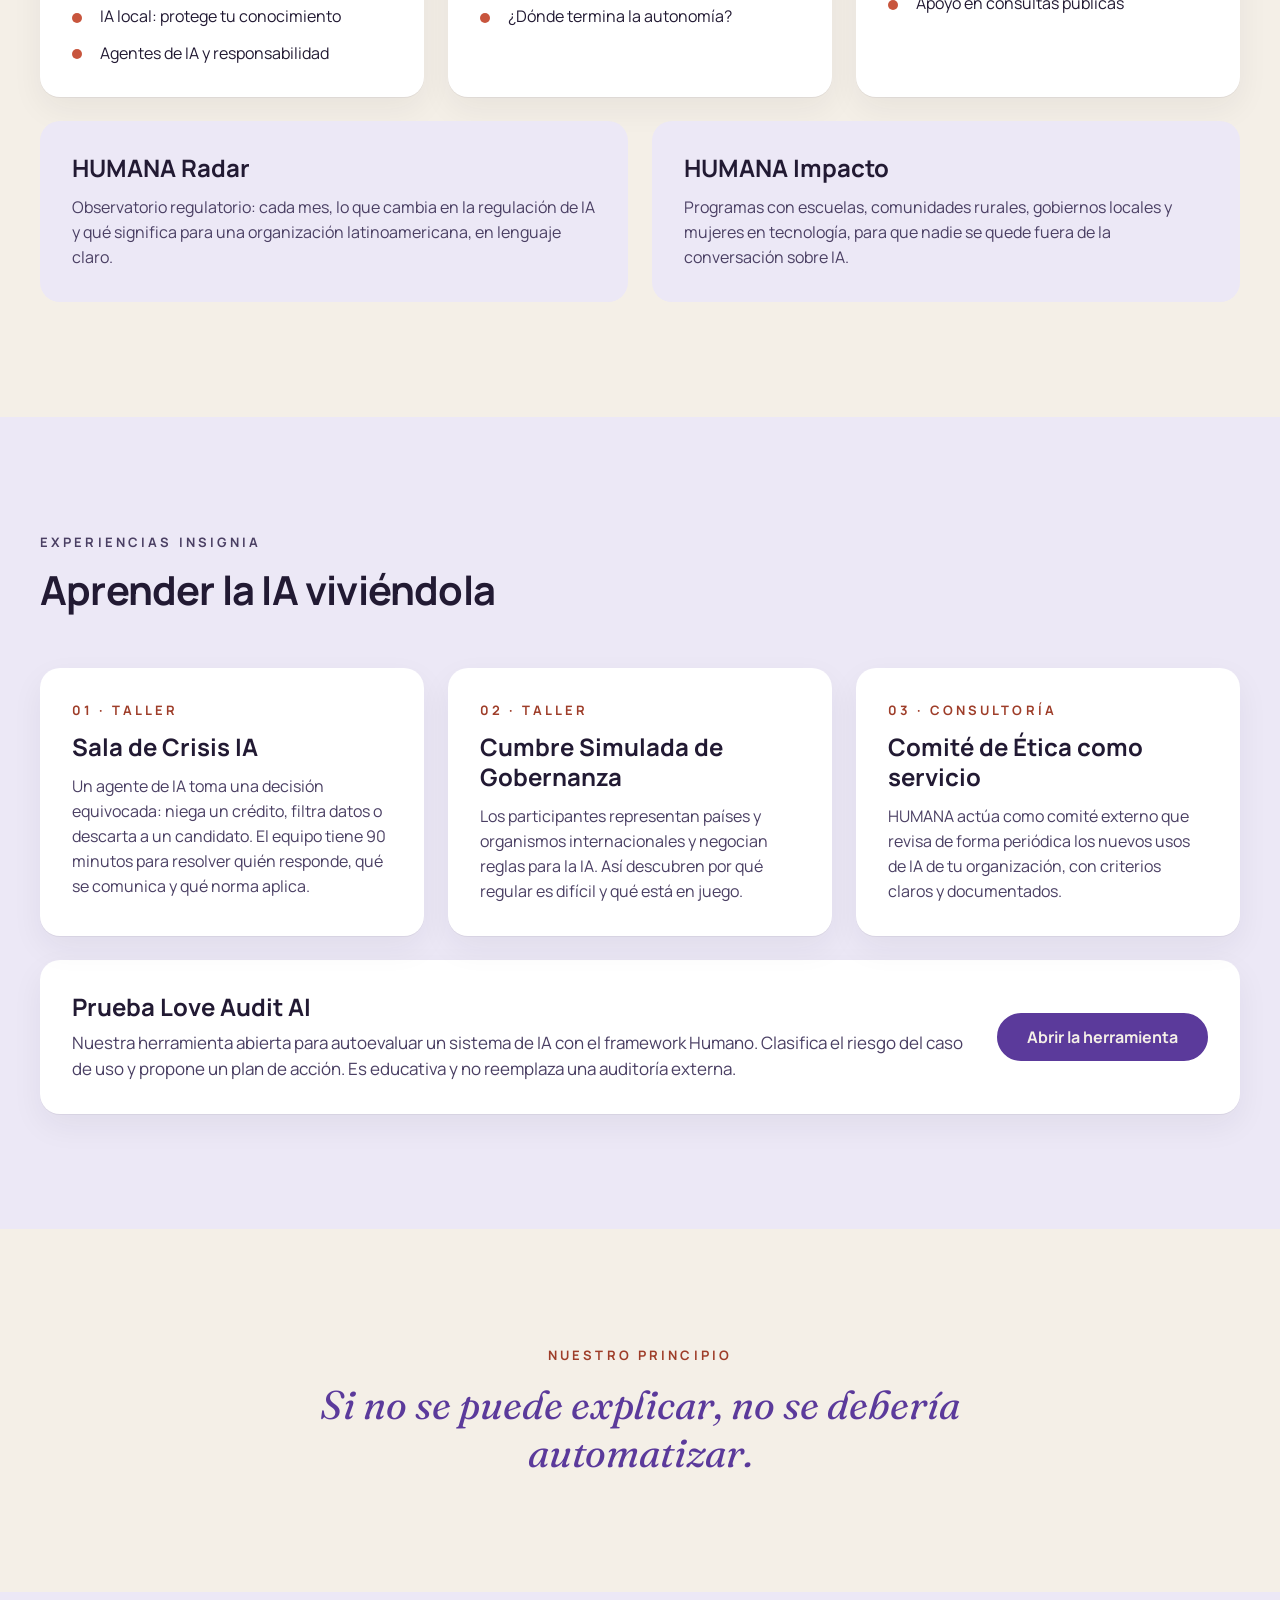
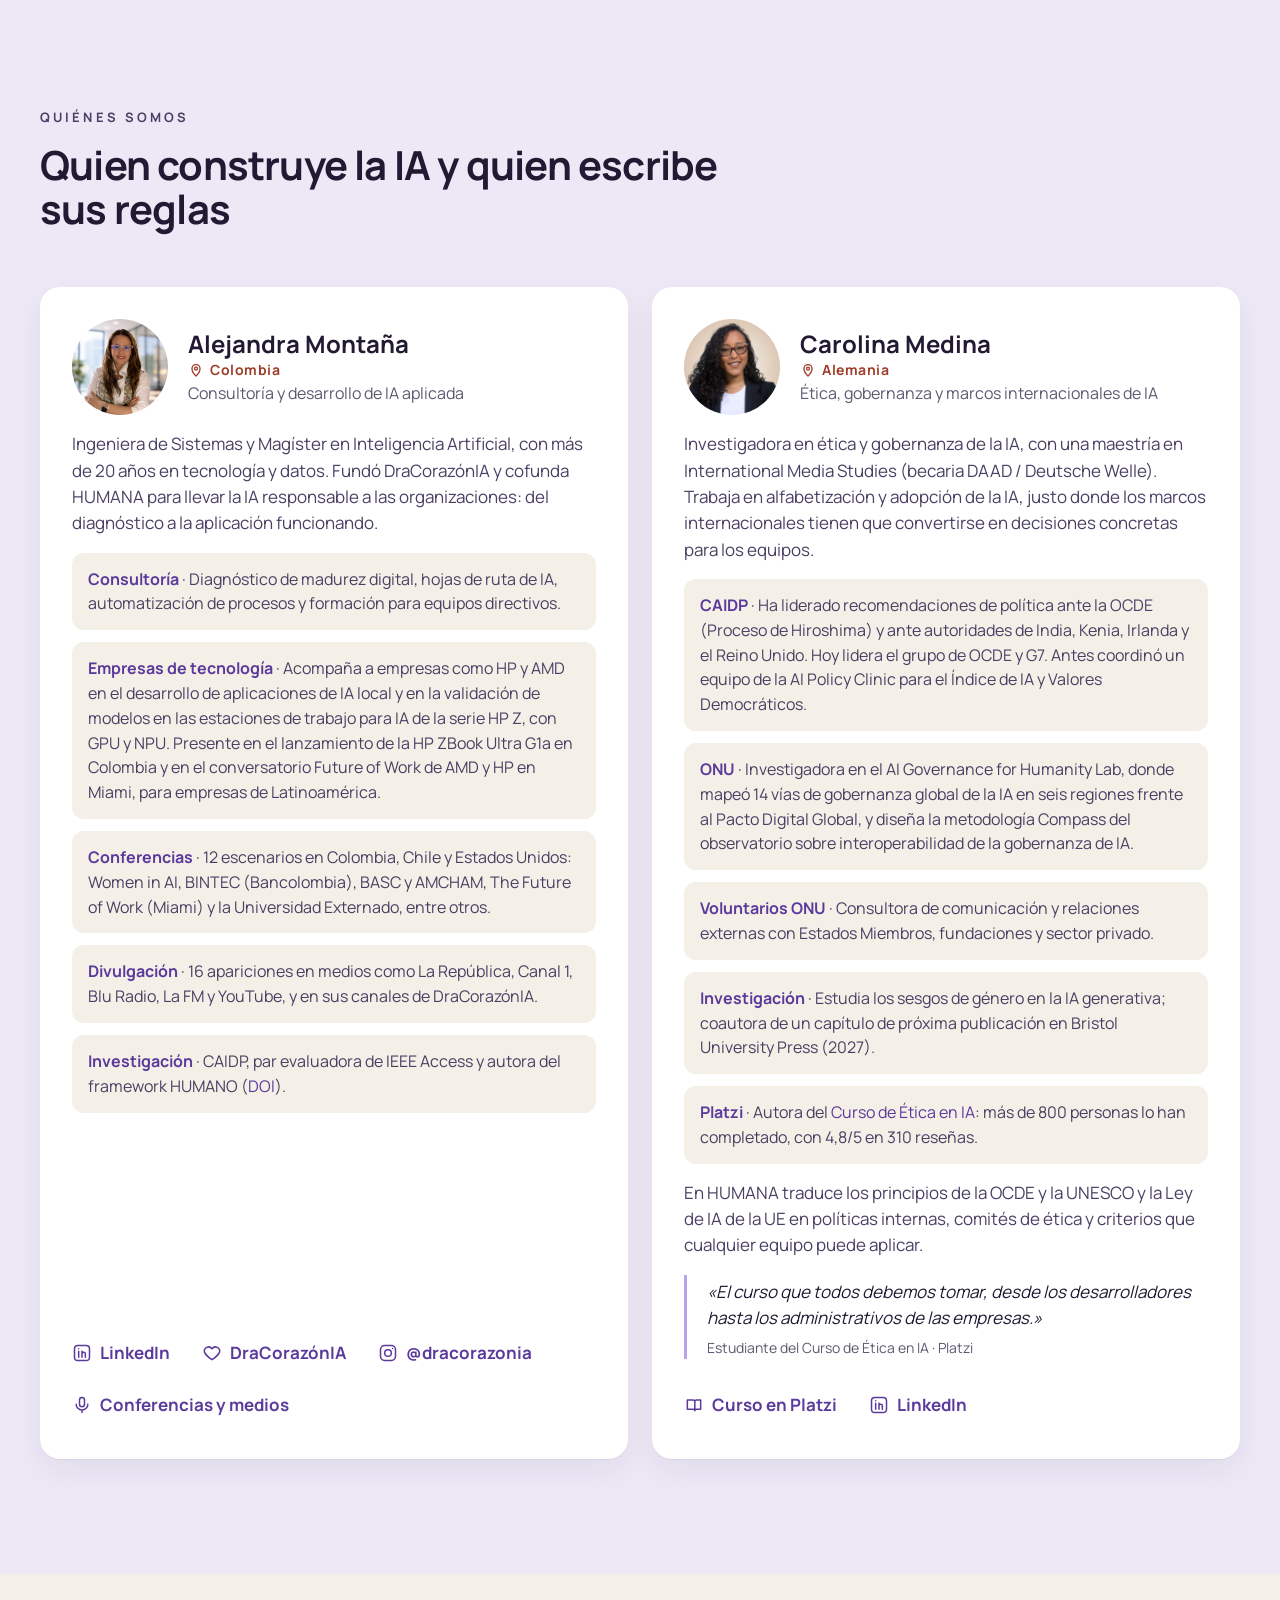
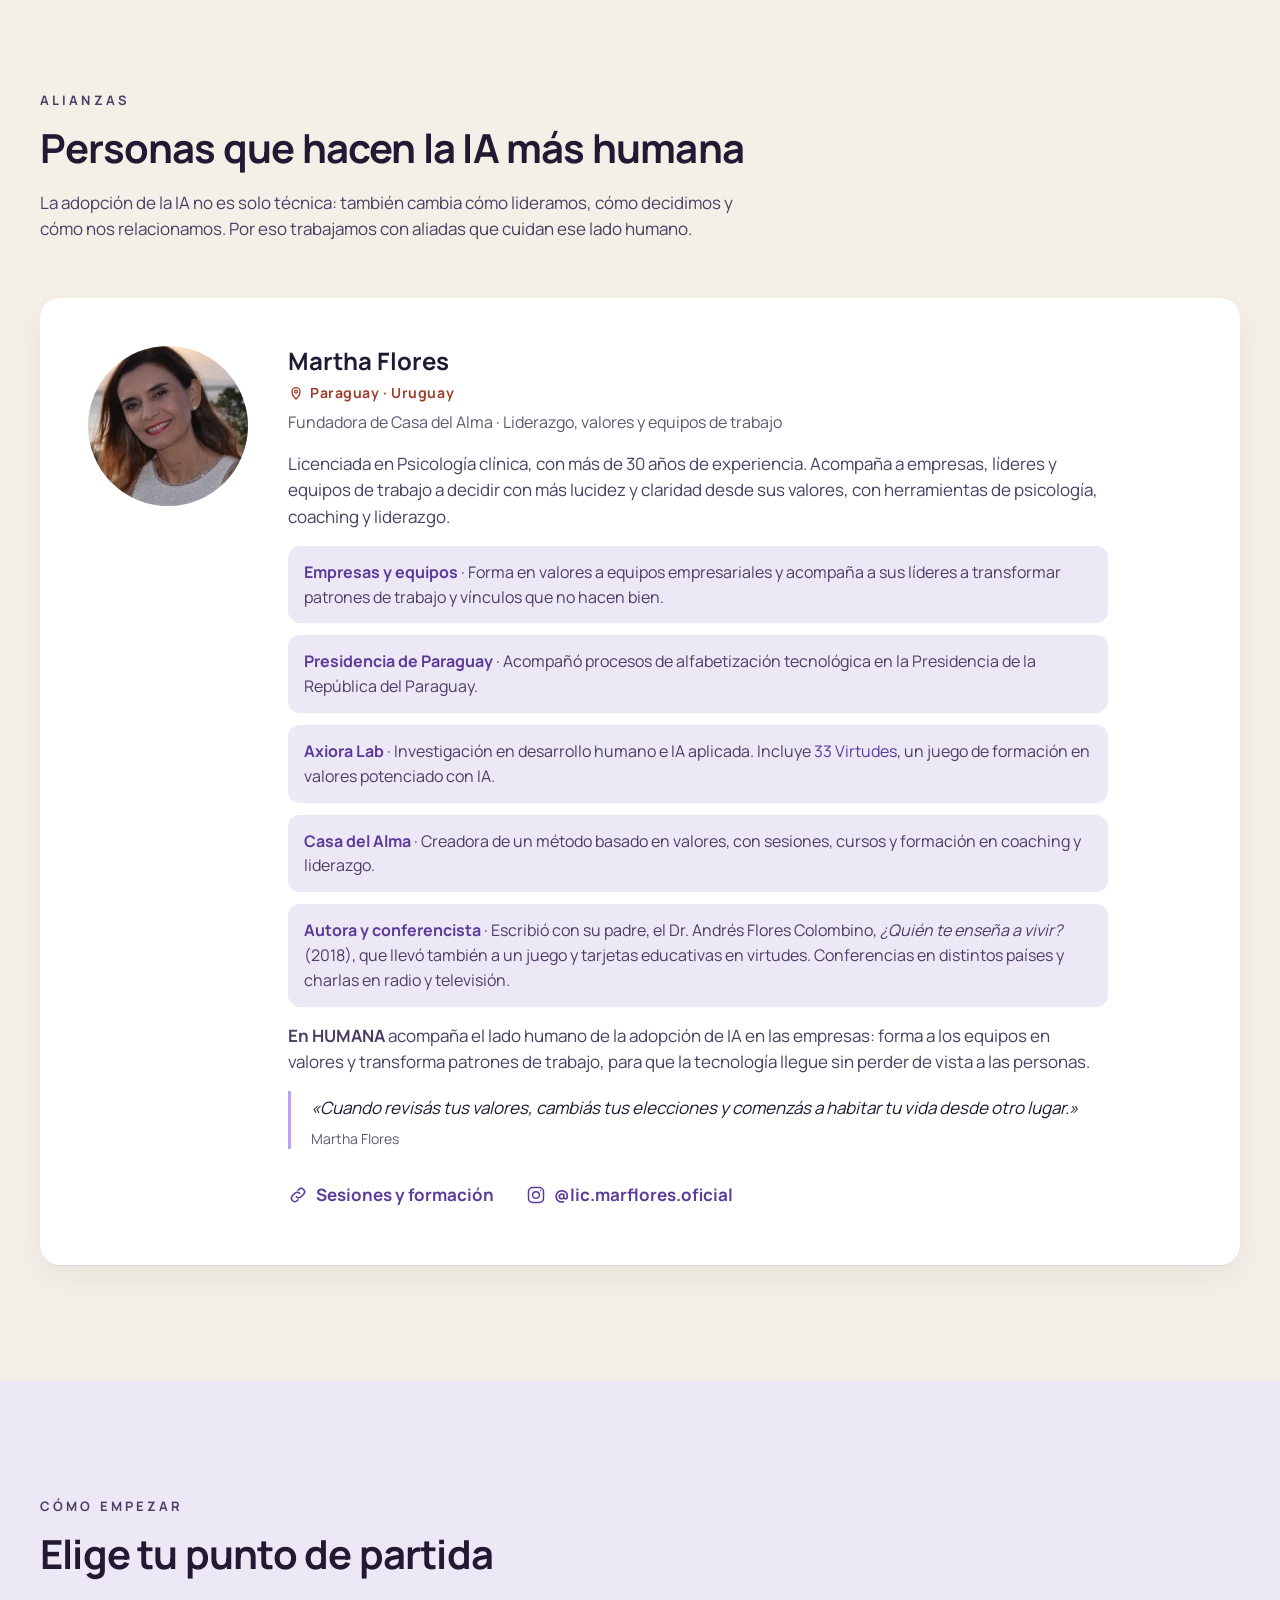
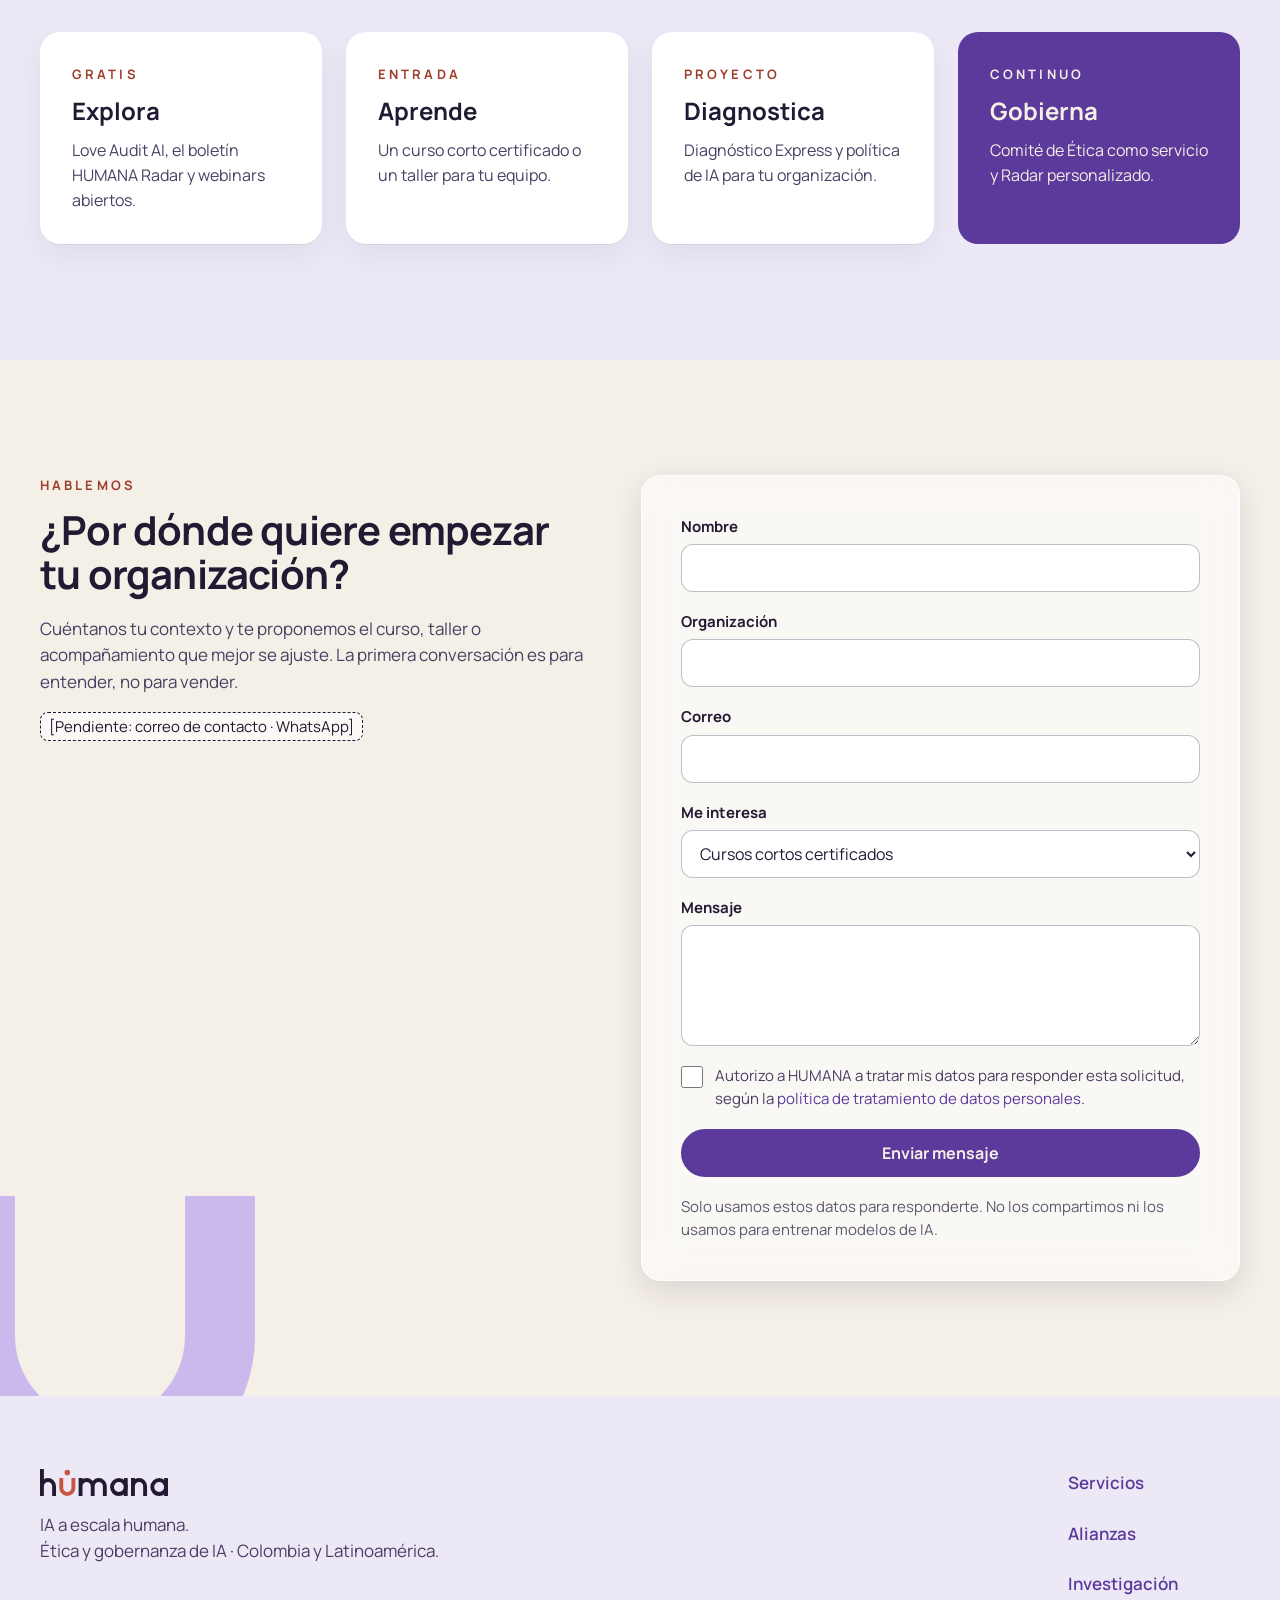
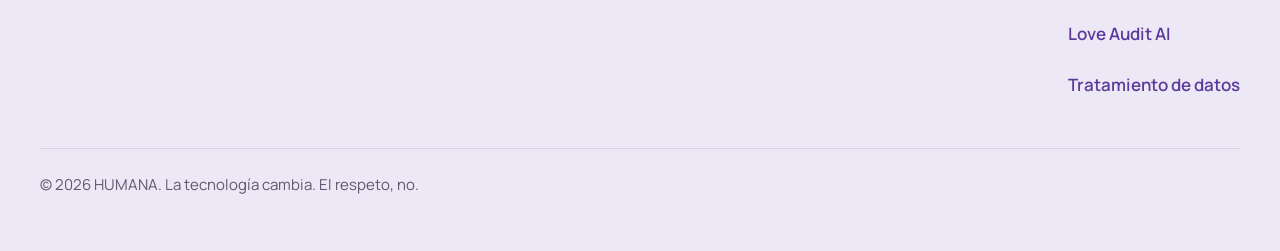
==== commit 34be19d8: "Perfil de Martha Flores: enfoque empresarial, equipos y Presidencia de Paraguay Co-Authored-By: Clau" ====
--- a/index.html
+++ b/index.html
@@ -369,15 +369,16 @@
           <div class="h-aliada__texto">
             <h3>Martha Flores</h3>
             <p class="h-persona__pais"><svg viewBox="0 0 24 24" aria-hidden="true"><path d="M12 21s-6-5.6-6-11a6 6 0 0 1 12 0c0 5.4-6 11-6 11z"/><circle cx="12" cy="10" r="2.2"/></svg>Paraguay · Uruguay</p>
-            <p class="h-persona__rol">Fundadora de Casa del Alma · Psicología, liderazgo y valores</p>
-            <p>Licenciada en Psicología clínica, con más de 30 años de experiencia en consultorio. Acompaña a líderes y a sus familias a decidir con más lucidez y claridad, integrando psicología, coaching y espiritualidad.</p>
+            <p class="h-persona__rol">Fundadora de Casa del Alma · Liderazgo, valores y equipos de trabajo</p>
+            <p>Licenciada en Psicología clínica, con más de 30 años de experiencia. Acompaña a empresas, líderes y equipos de trabajo a decidir con más lucidez y claridad desde sus valores, con herramientas de psicología, coaching y liderazgo.</p>
             <ul class="h-credenciales">
-              <li><strong>Casa del Alma</strong> · Creadora de un método terapéutico basado en valores, con cursos, sesiones y formación en coaching y liderazgo.</li>
-              <li><strong>Autora</strong> · Escribió con su padre, el Dr. Andrés Flores Colombino, <cite>¿Quién te enseña a vivir?</cite> (2018), un manual para padres e hijos que llevó también a un juego y tarjetas educativas en virtudes.</li>
-              <li><strong>Conferencista</strong> · Conferencias en distintos países y charlas en radio y televisión.</li>
+              <li><strong>Empresas y equipos</strong> · Forma en valores a equipos empresariales y acompaña a sus líderes a transformar patrones de trabajo y vínculos que no hacen bien.</li>
+              <li><strong>Presidencia de Paraguay</strong> · Acompañó procesos de alfabetización tecnológica en la Presidencia de la República del Paraguay.</li>
               <li><strong>Axiora Lab</strong> · Investigación en desarrollo humano e IA aplicada. Incluye <a href="https://axiora-lab.onrender.com/" target="_blank" rel="noopener">33 Virtudes<span class="h-salto-texto"> (abre en otra pestaña)</span></a>, un juego de formación en valores potenciado con IA.</li>
-            </ul>
-            <p><strong>En HUMANA</strong> acompaña el lado humano de la transformación: transforma patrones empresariales y vínculos que no hacen bien, para que los equipos adopten la tecnología desde sus valores.</p>
+              <li><strong>Casa del Alma</strong> · Creadora de un método basado en valores, con sesiones, cursos y formación en coaching y liderazgo.</li>
+              <li><strong>Autora y conferencista</strong> · Escribió con su padre, el Dr. Andrés Flores Colombino, <cite>¿Quién te enseña a vivir?</cite> (2018), que llevó también a un juego y tarjetas educativas en virtudes. Conferencias en distintos países y charlas en radio y televisión.</li>
+            </ul>
+            <p><strong>En HUMANA</strong> acompaña el lado humano de la adopción de IA en las empresas: forma a los equipos en valores y transforma patrones de trabajo, para que la tecnología llegue sin perder de vista a las personas.</p>
             <figure class="h-testimonio">
               <blockquote><p>«Cuando revisás tus valores, cambiás tus elecciones y comenzás a habitar tu vida desde otro lugar.»</p></blockquote>
               <figcaption>Martha Flores</figcaption>
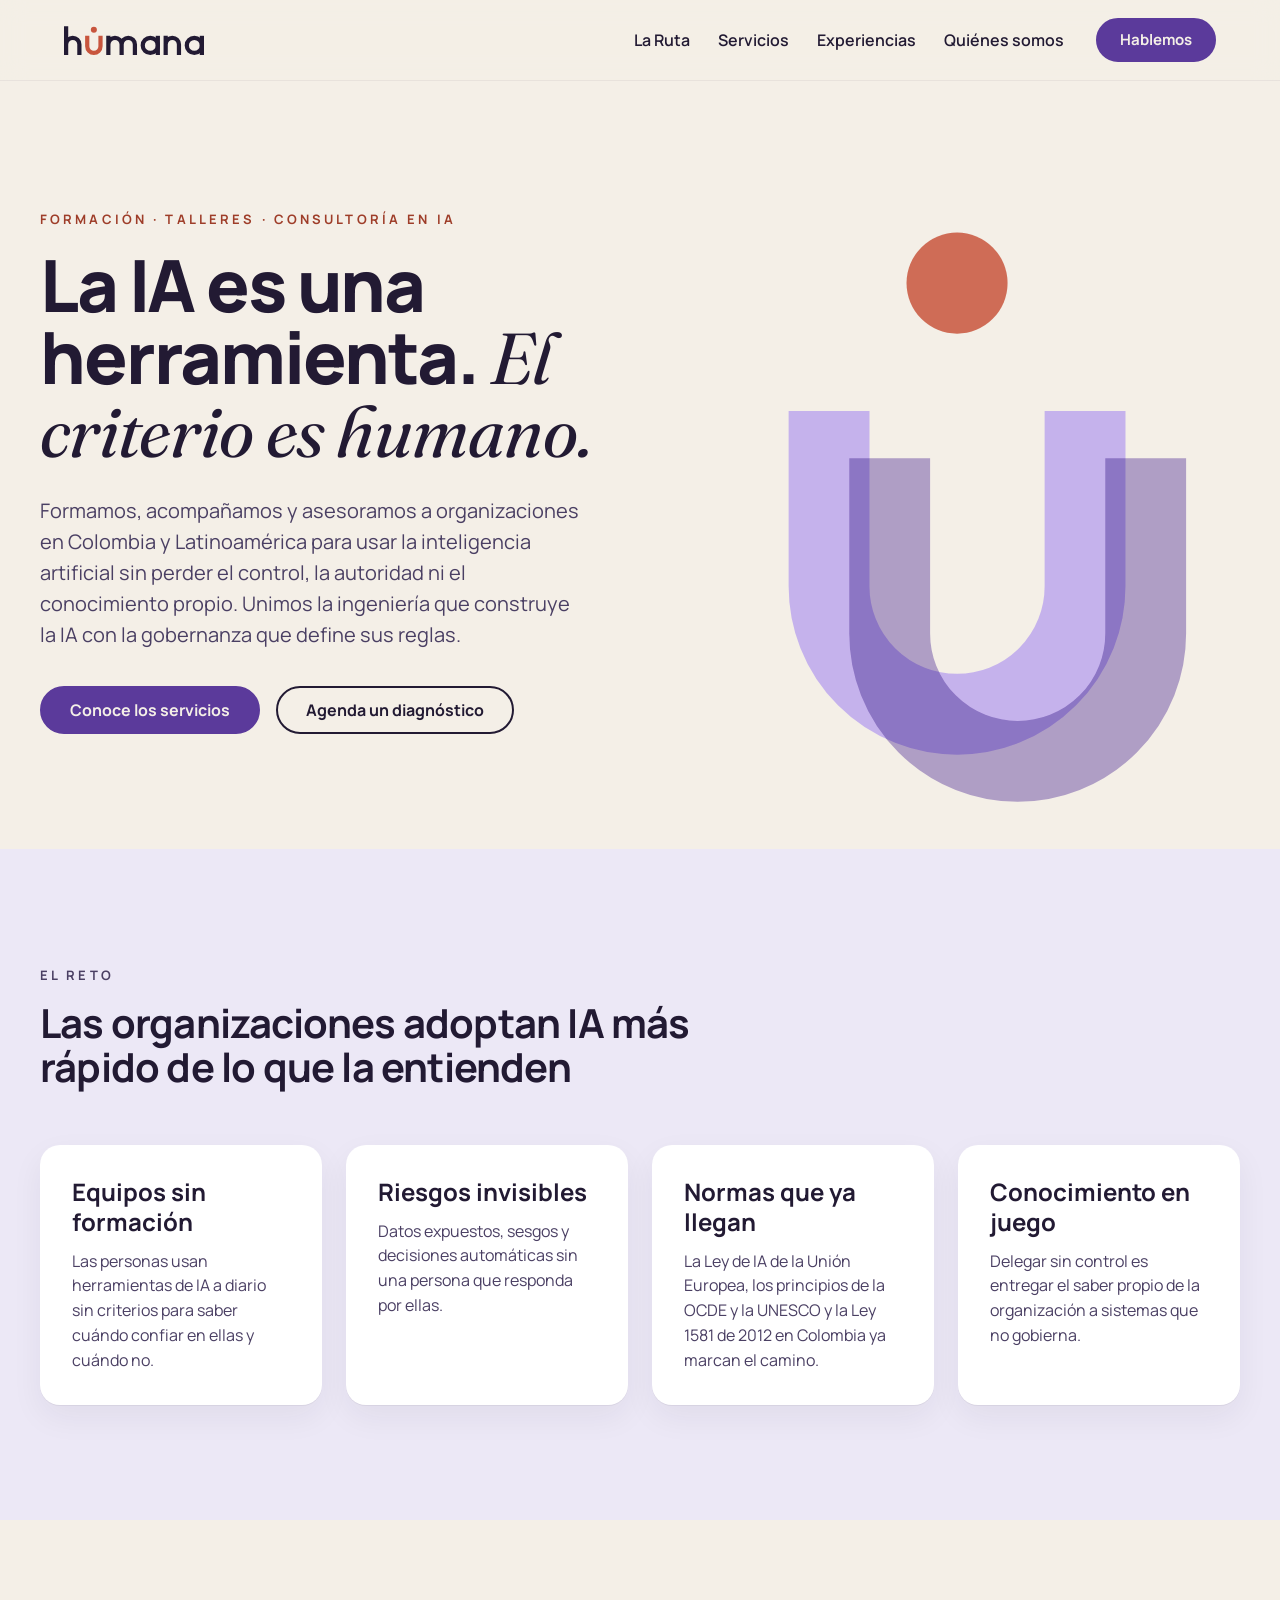
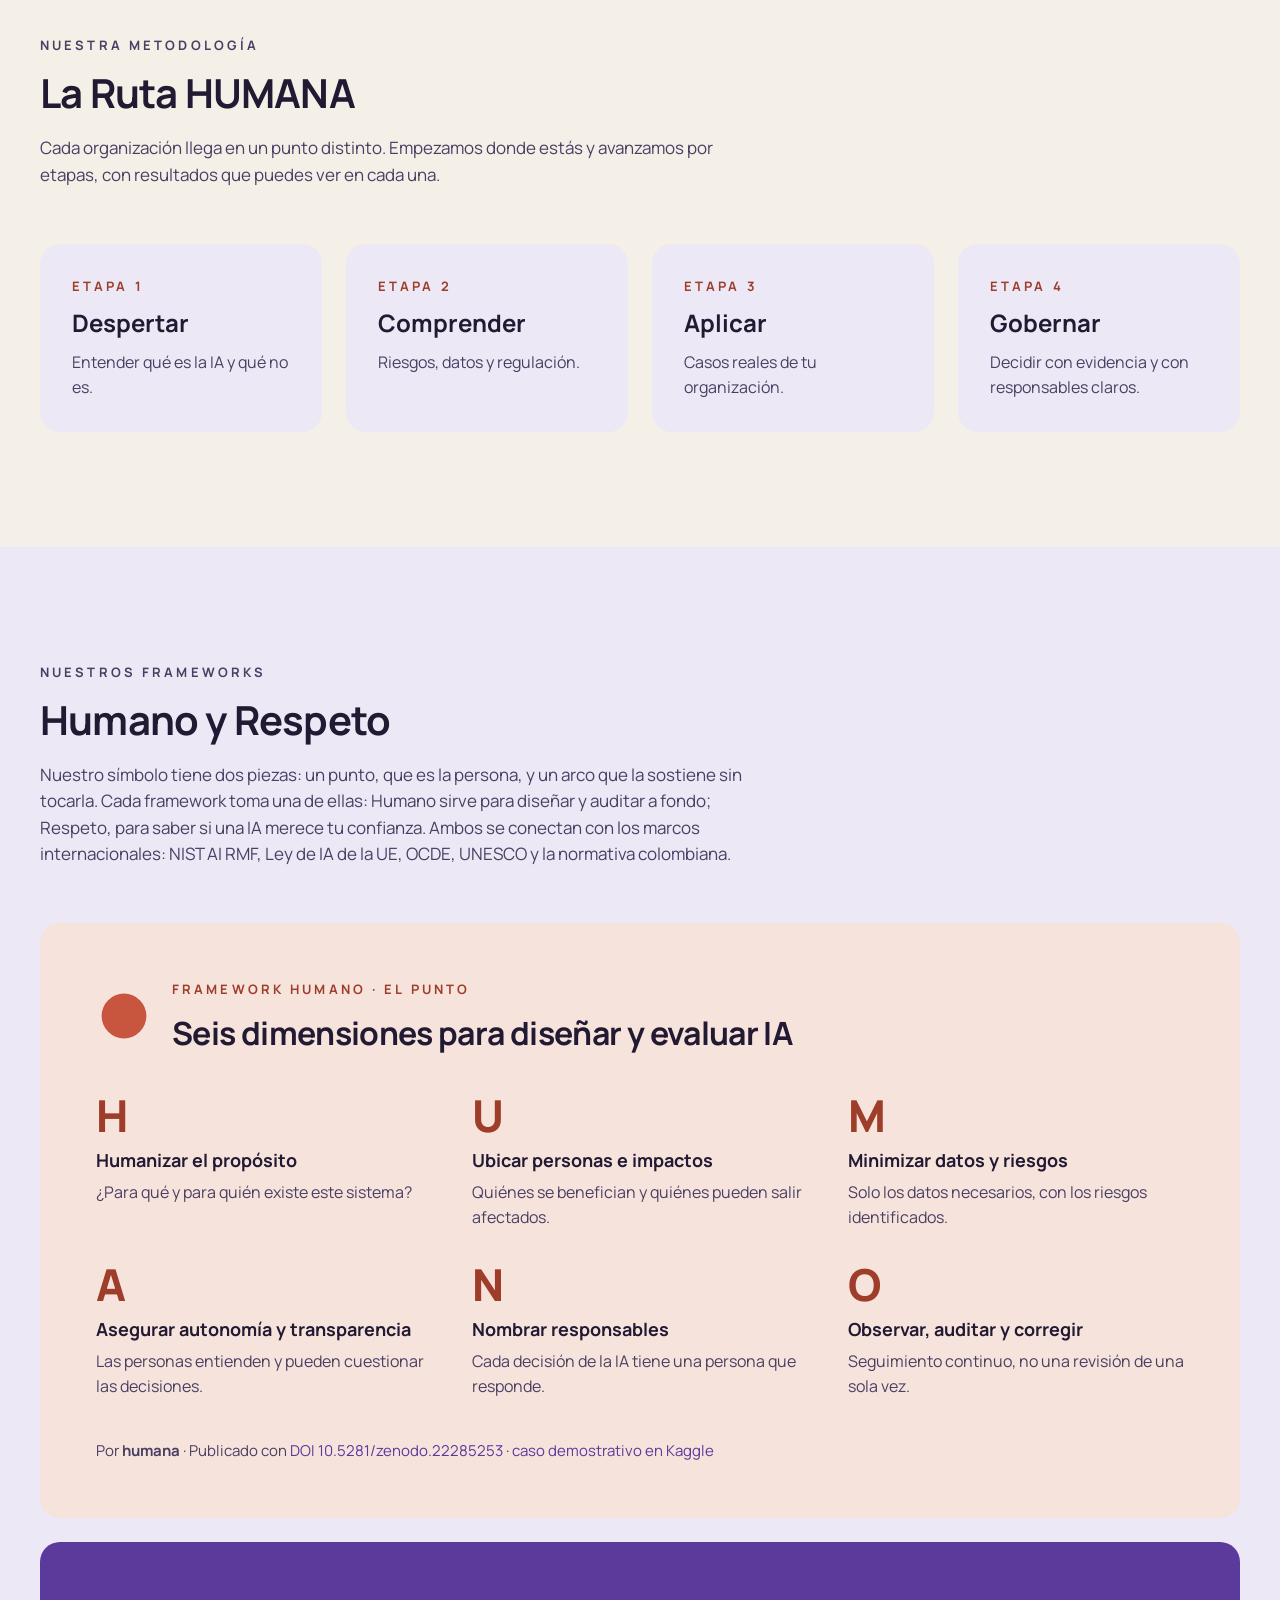
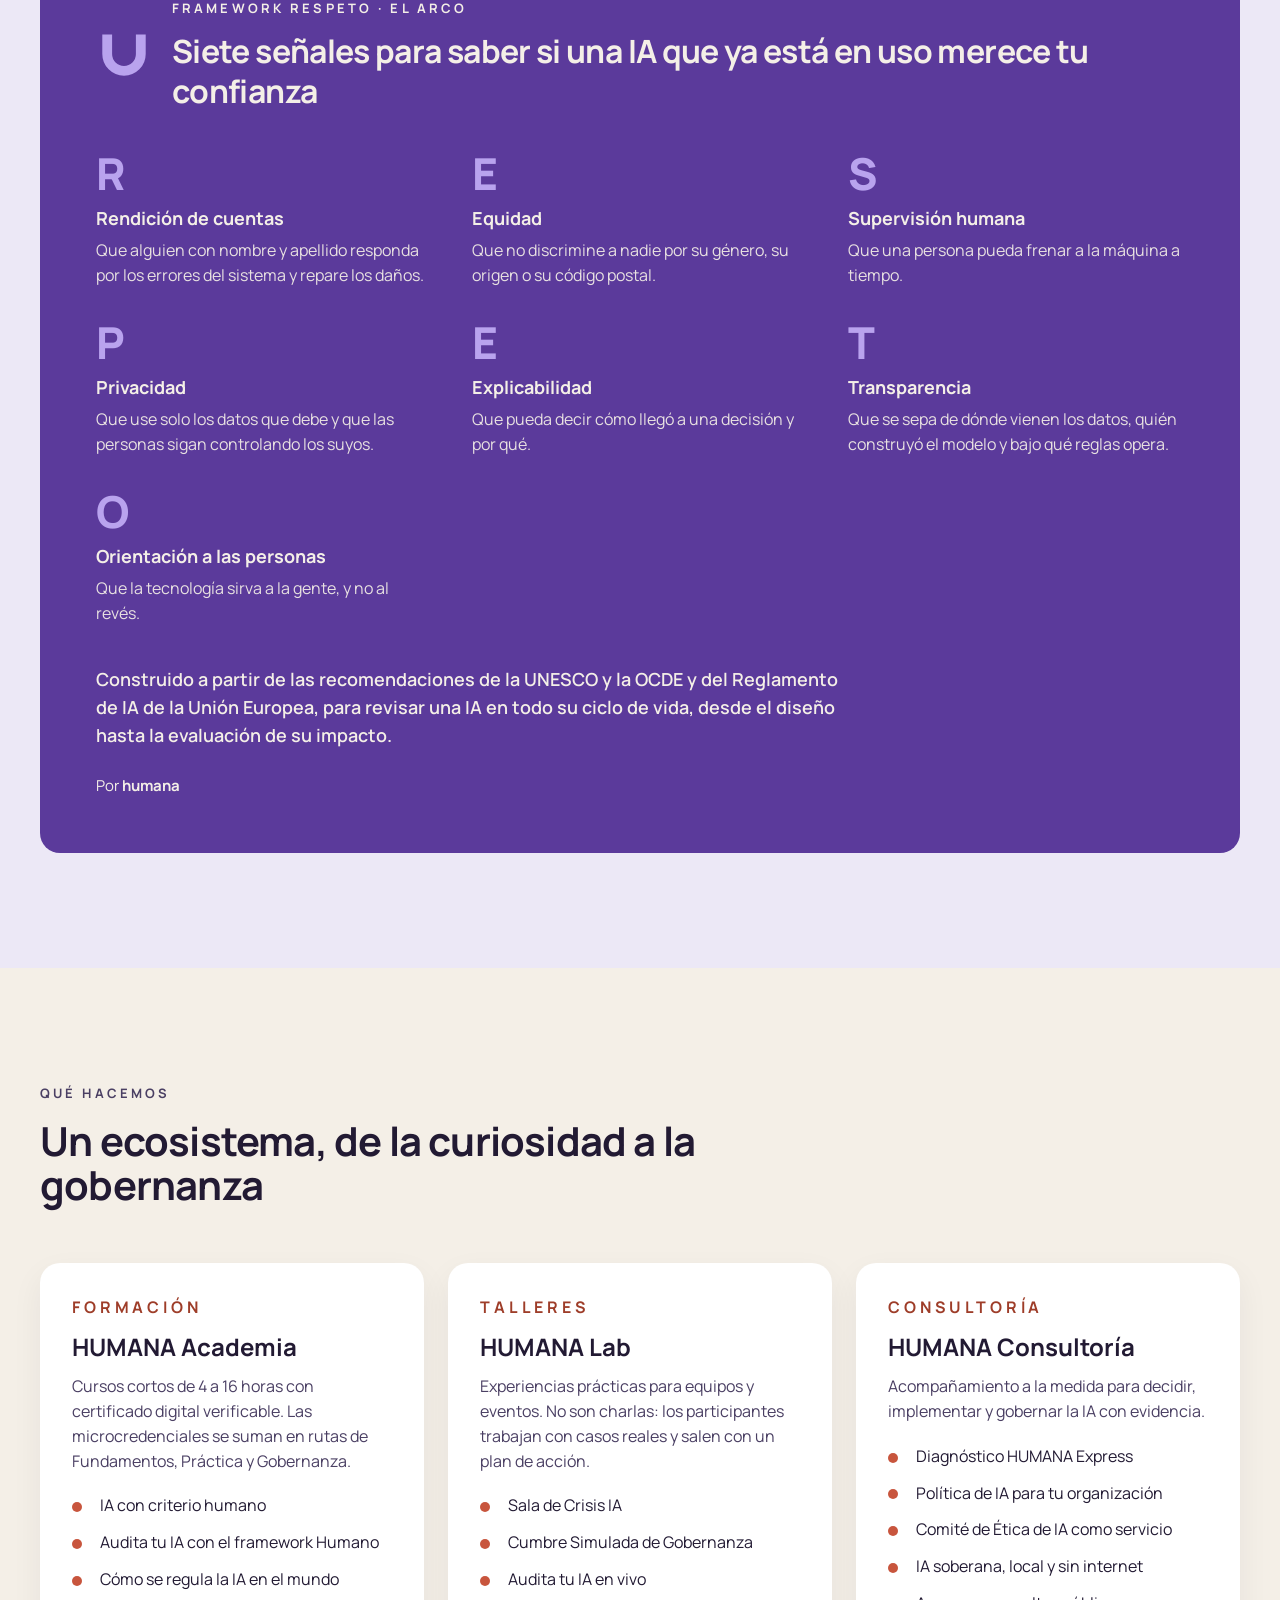
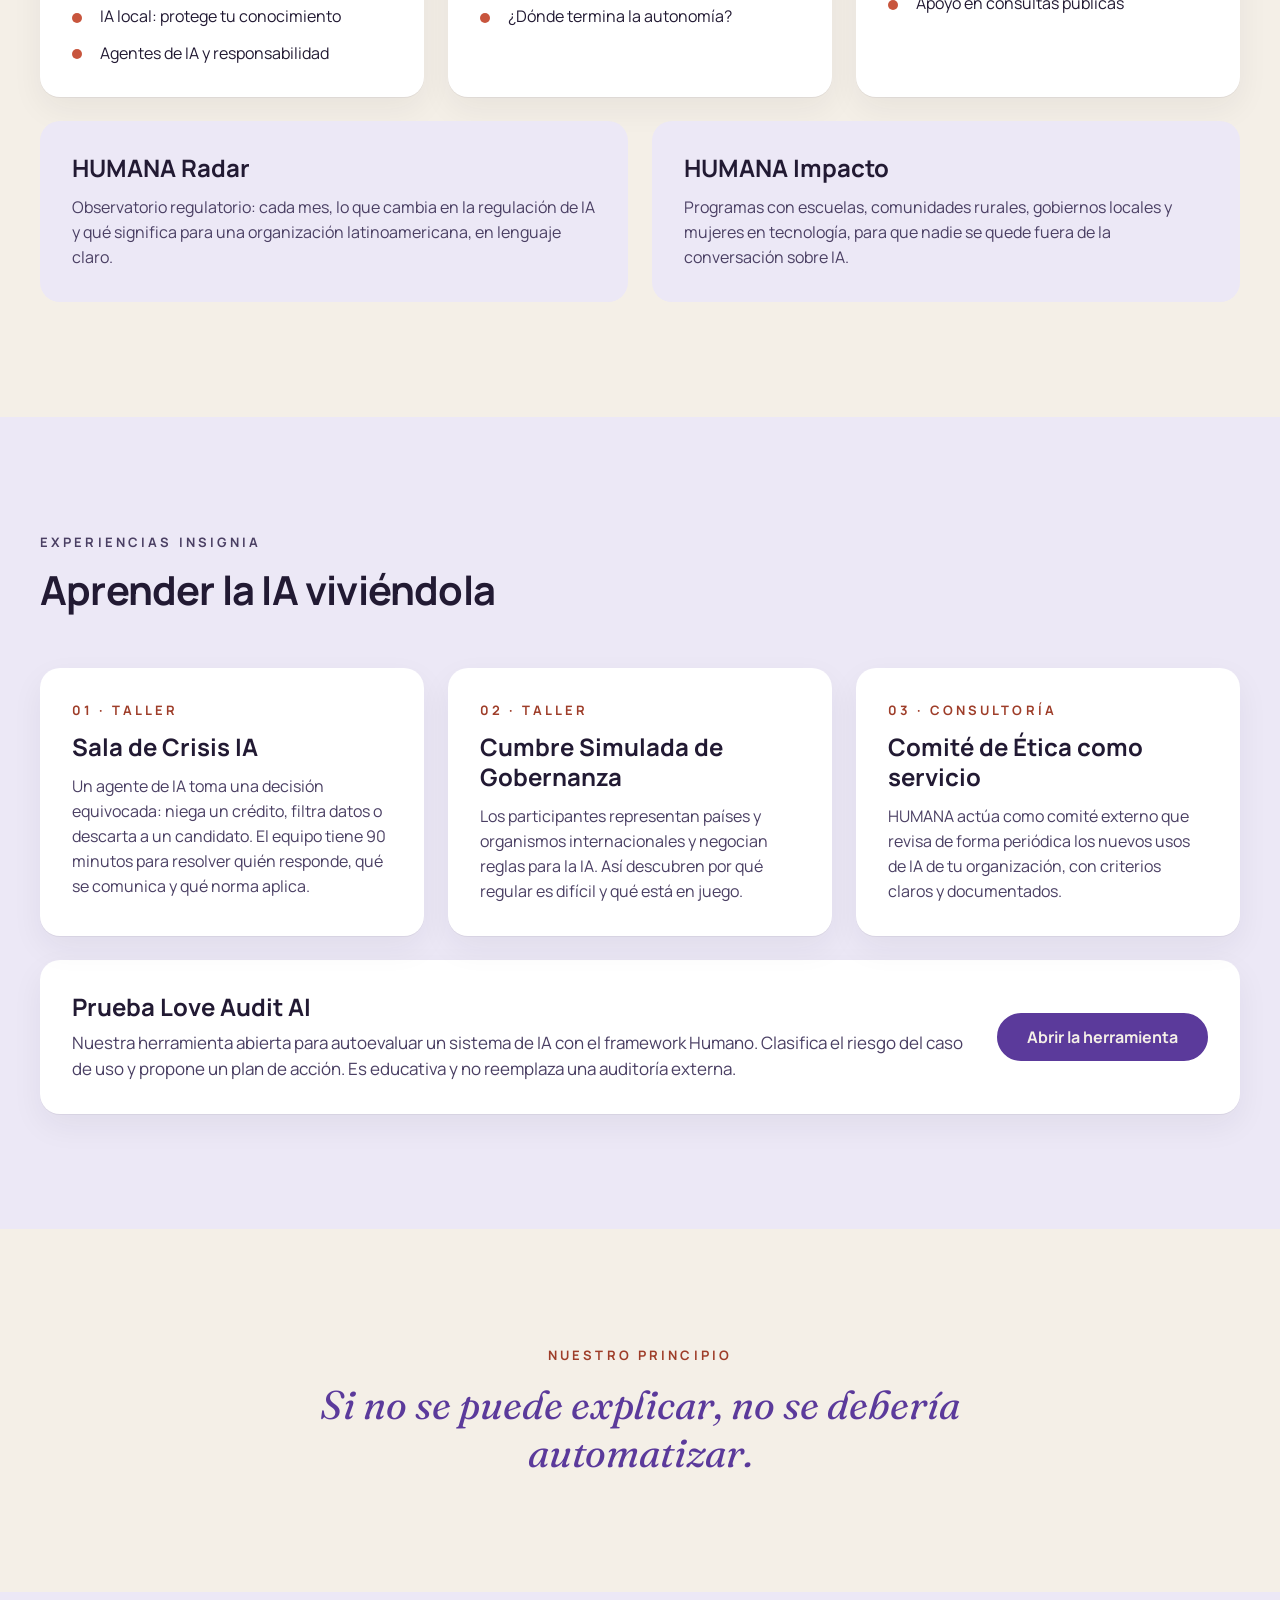
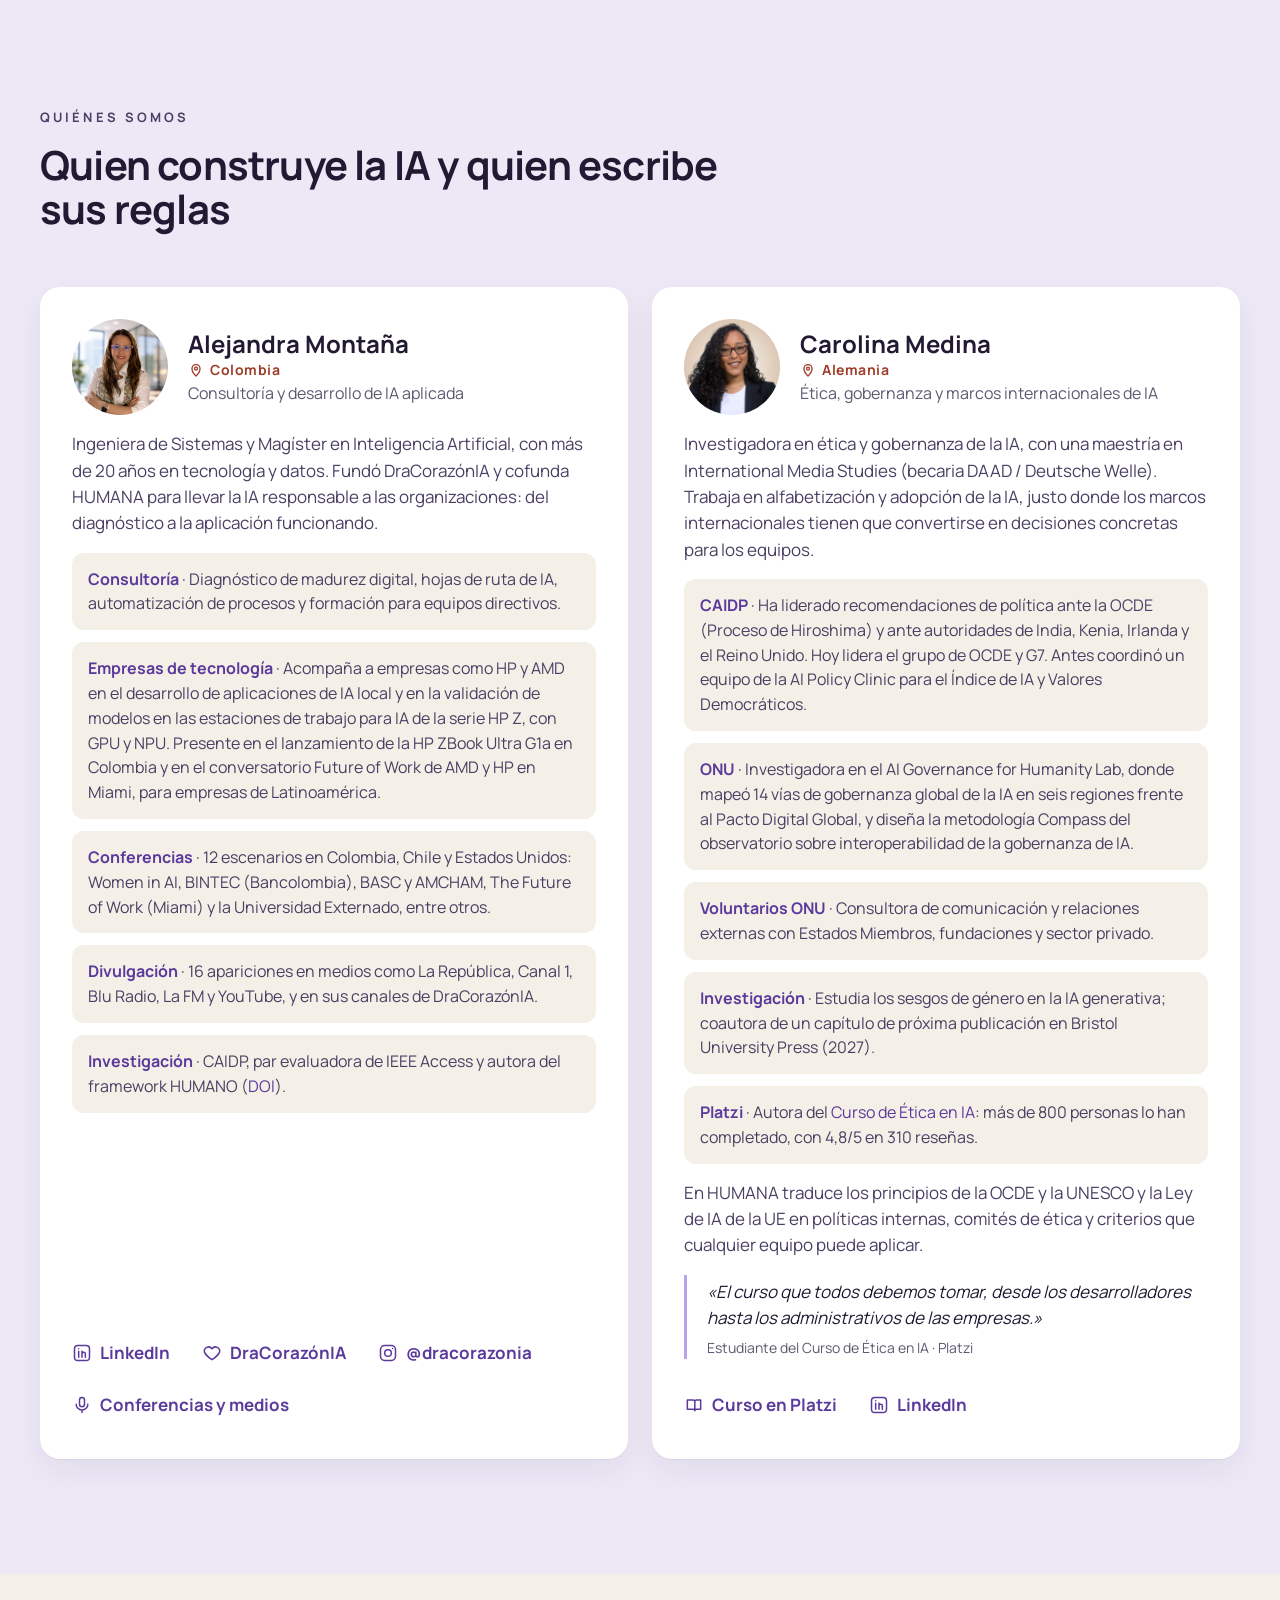
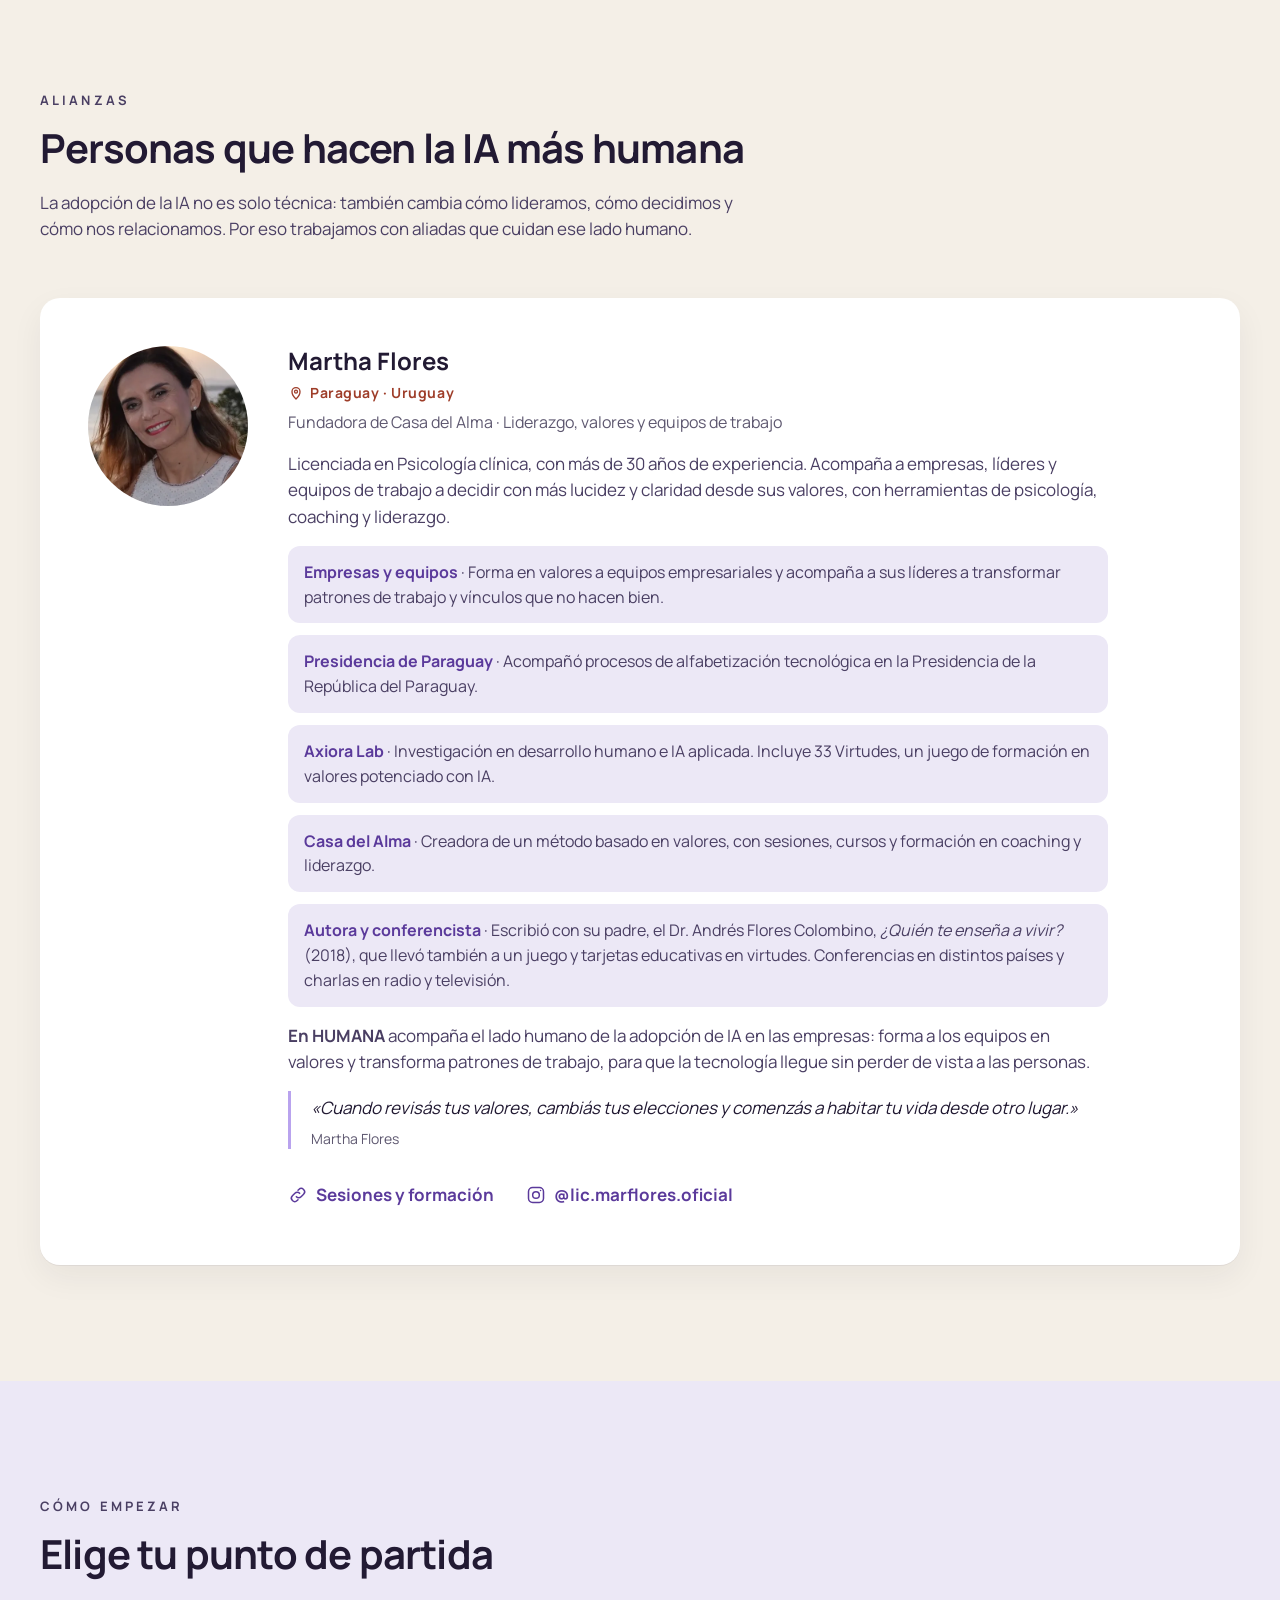
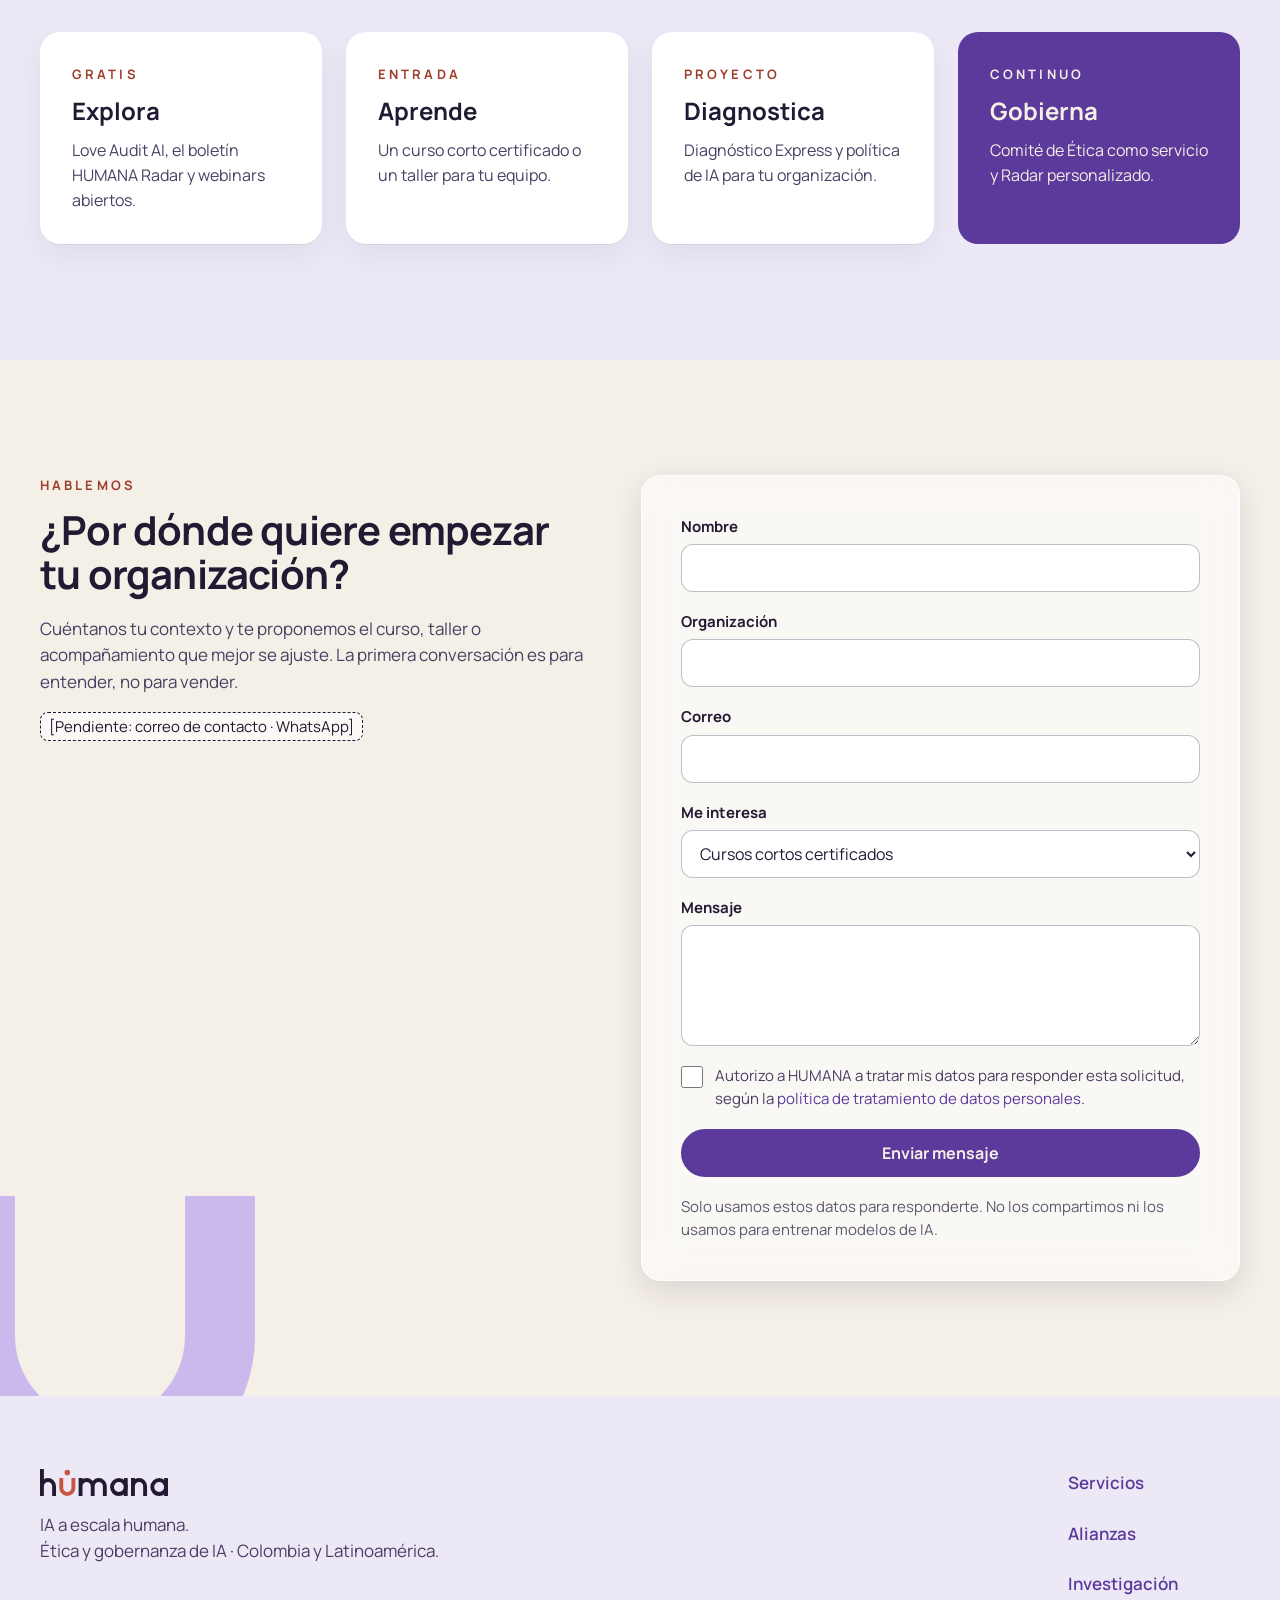
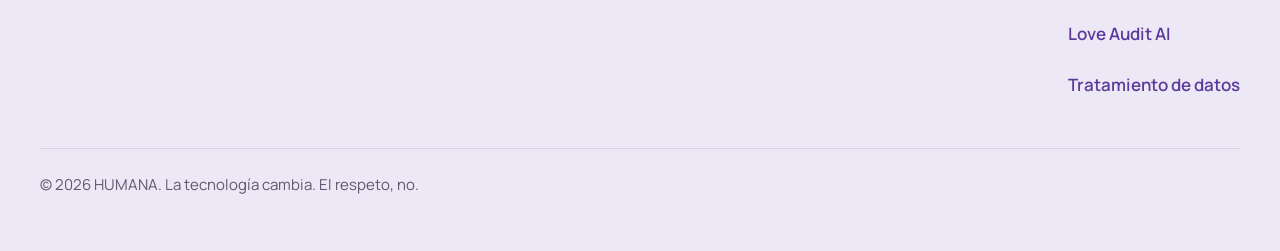
==== commit 9481b96d: "Desactivar el enlace a Axiora Lab (33 Virtudes); se mantiene el texto Co-Authored-By: Claude Opus 5." ====
--- a/index.html
+++ b/index.html
@@ -374,7 +374,7 @@
             <ul class="h-credenciales">
               <li><strong>Empresas y equipos</strong> · Forma en valores a equipos empresariales y acompaña a sus líderes a transformar patrones de trabajo y vínculos que no hacen bien.</li>
               <li><strong>Presidencia de Paraguay</strong> · Acompañó procesos de alfabetización tecnológica en la Presidencia de la República del Paraguay.</li>
-              <li><strong>Axiora Lab</strong> · Investigación en desarrollo humano e IA aplicada. Incluye <a href="https://axiora-lab.onrender.com/" target="_blank" rel="noopener">33 Virtudes<span class="h-salto-texto"> (abre en otra pestaña)</span></a>, un juego de formación en valores potenciado con IA.</li>
+              <li><strong>Axiora Lab</strong> · Investigación en desarrollo humano e IA aplicada. Incluye 33 Virtudes, un juego de formación en valores potenciado con IA.</li>
               <li><strong>Casa del Alma</strong> · Creadora de un método basado en valores, con sesiones, cursos y formación en coaching y liderazgo.</li>
               <li><strong>Autora y conferencista</strong> · Escribió con su padre, el Dr. Andrés Flores Colombino, <cite>¿Quién te enseña a vivir?</cite> (2018), que llevó también a un juego y tarjetas educativas en virtudes. Conferencias en distintos países y charlas en radio y televisión.</li>
             </ul>
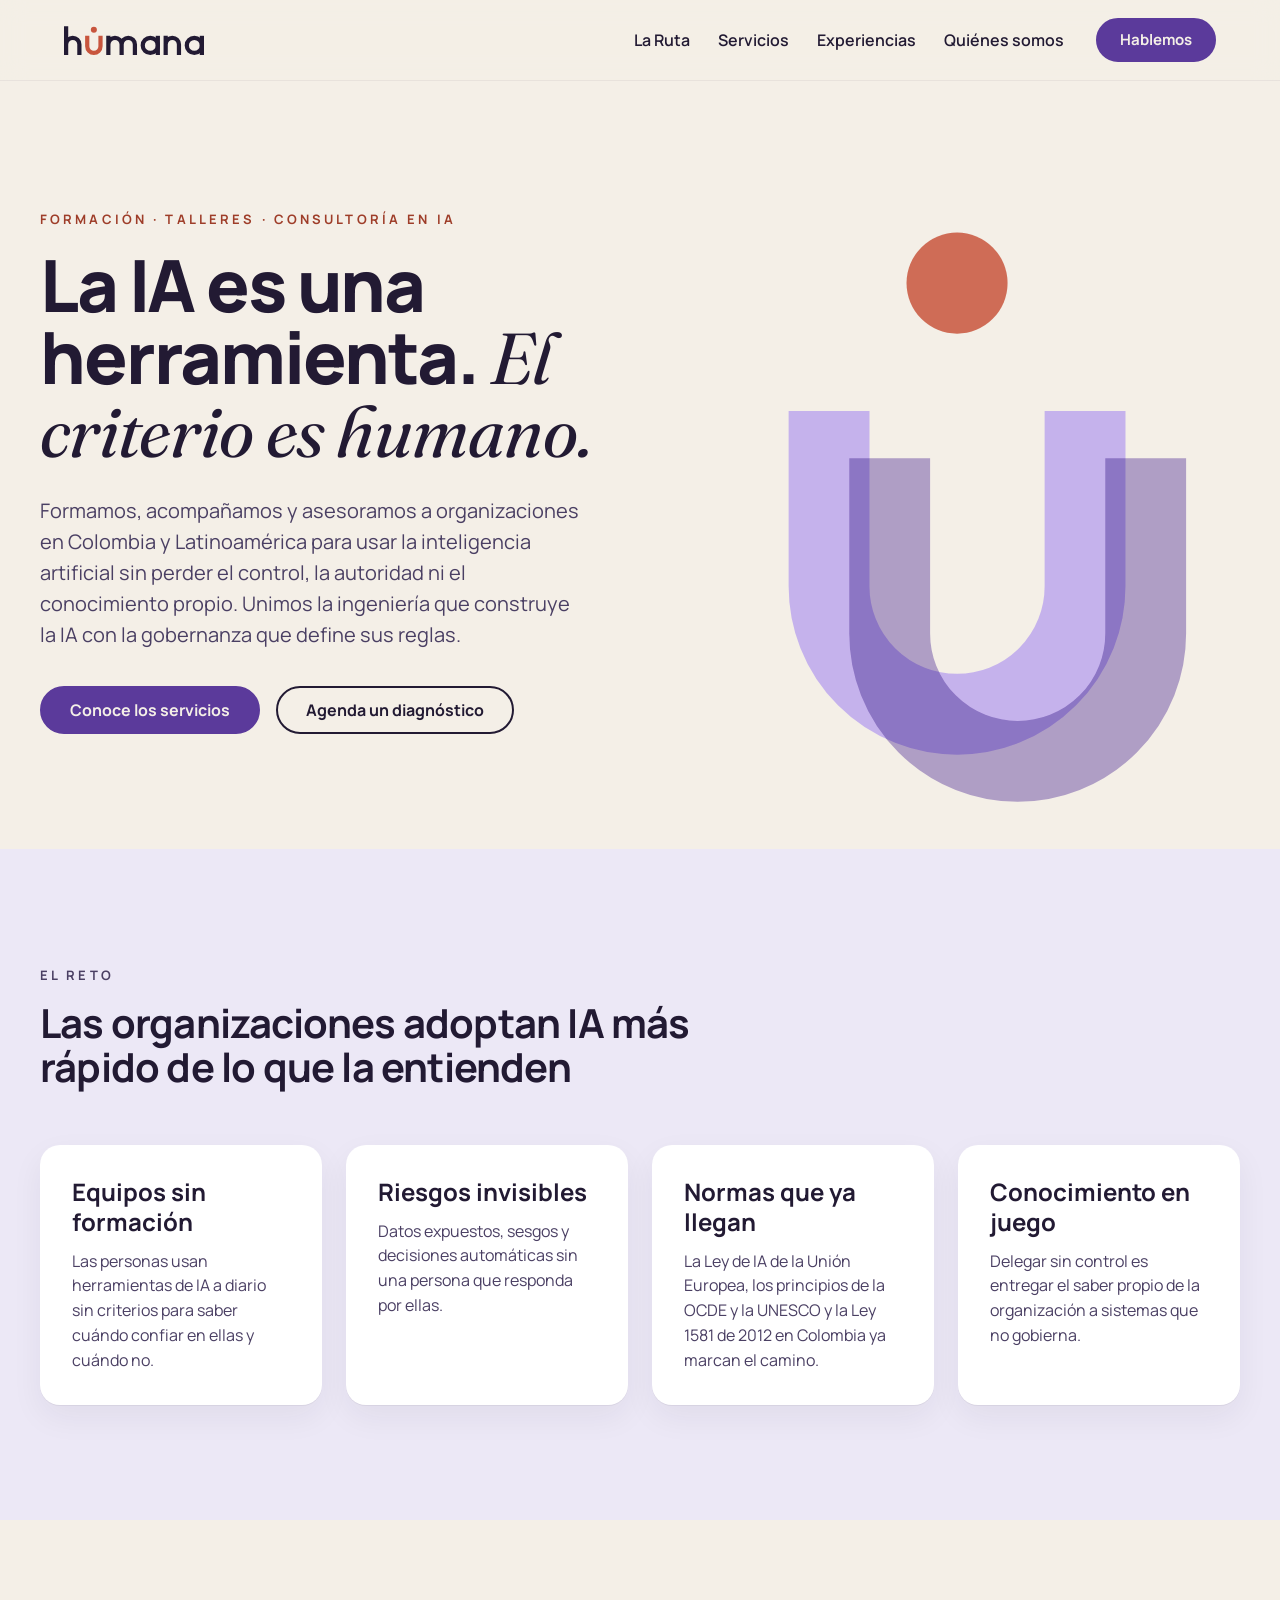
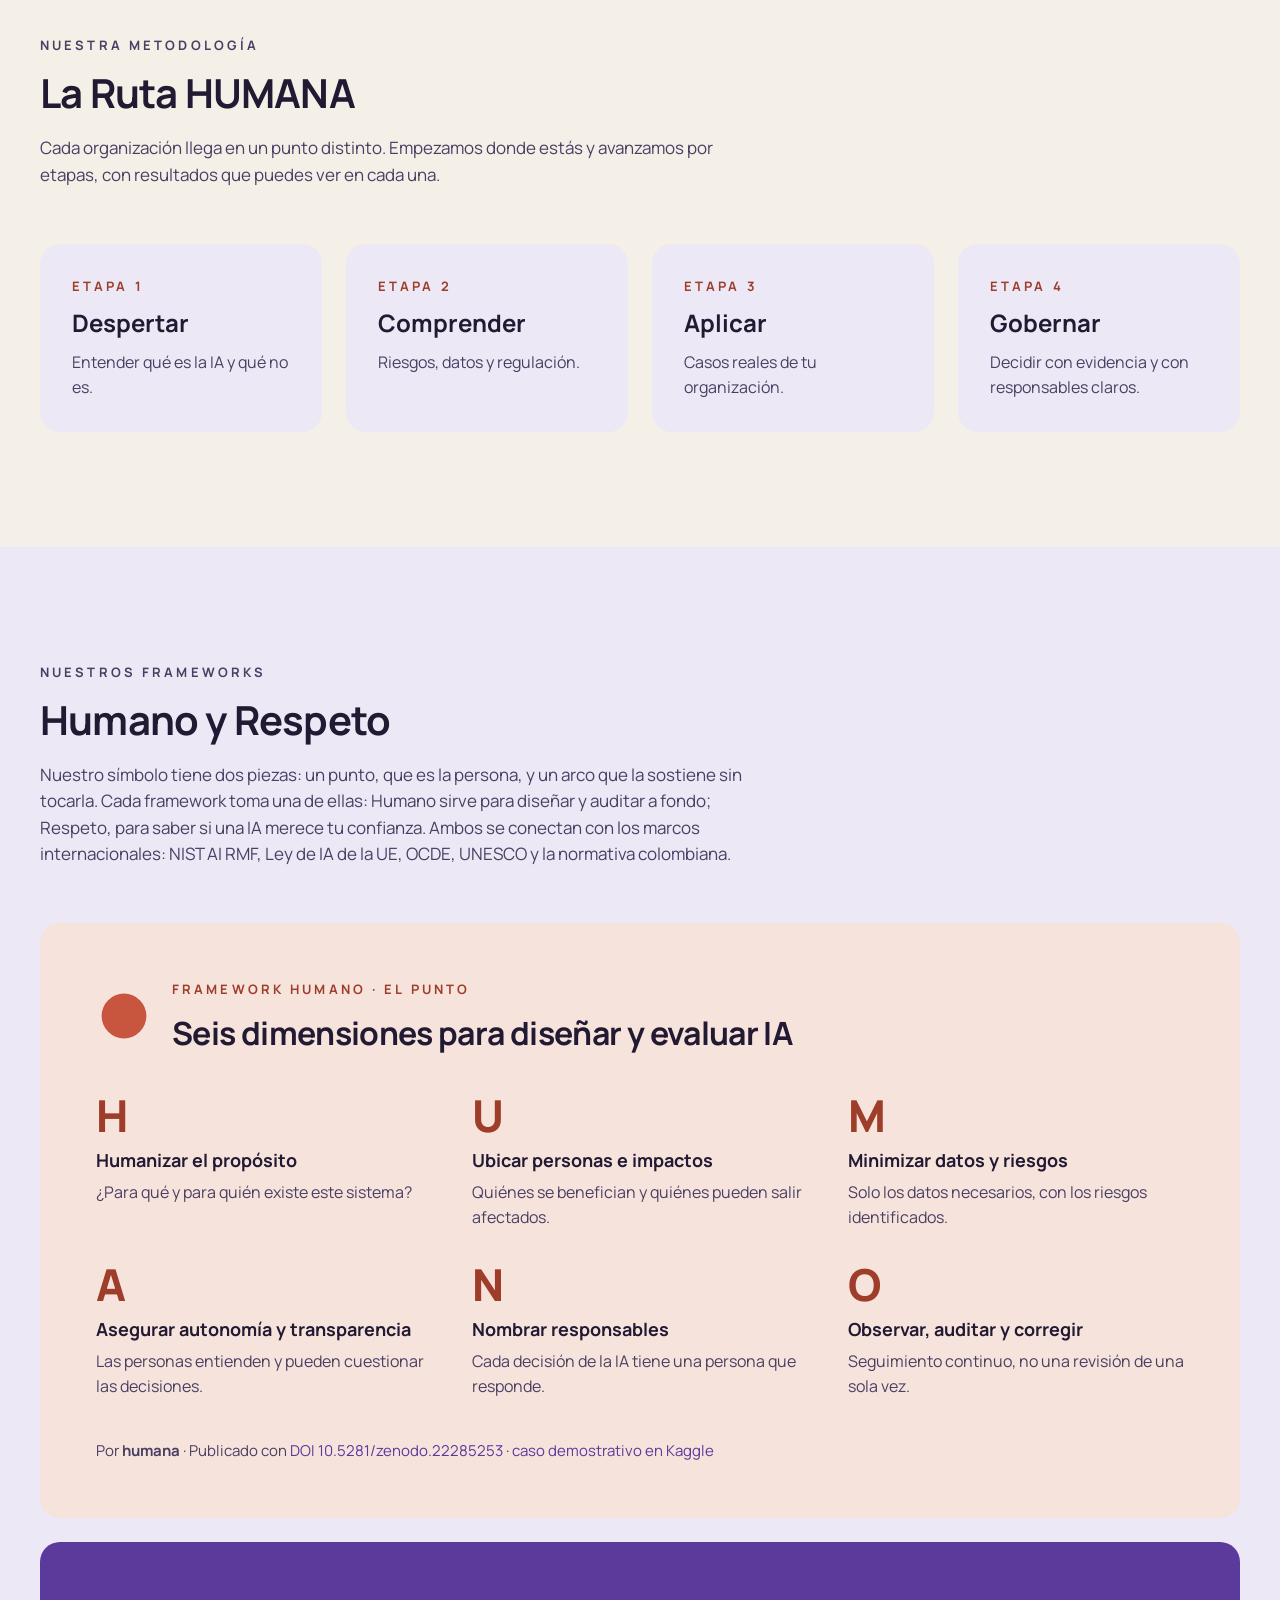
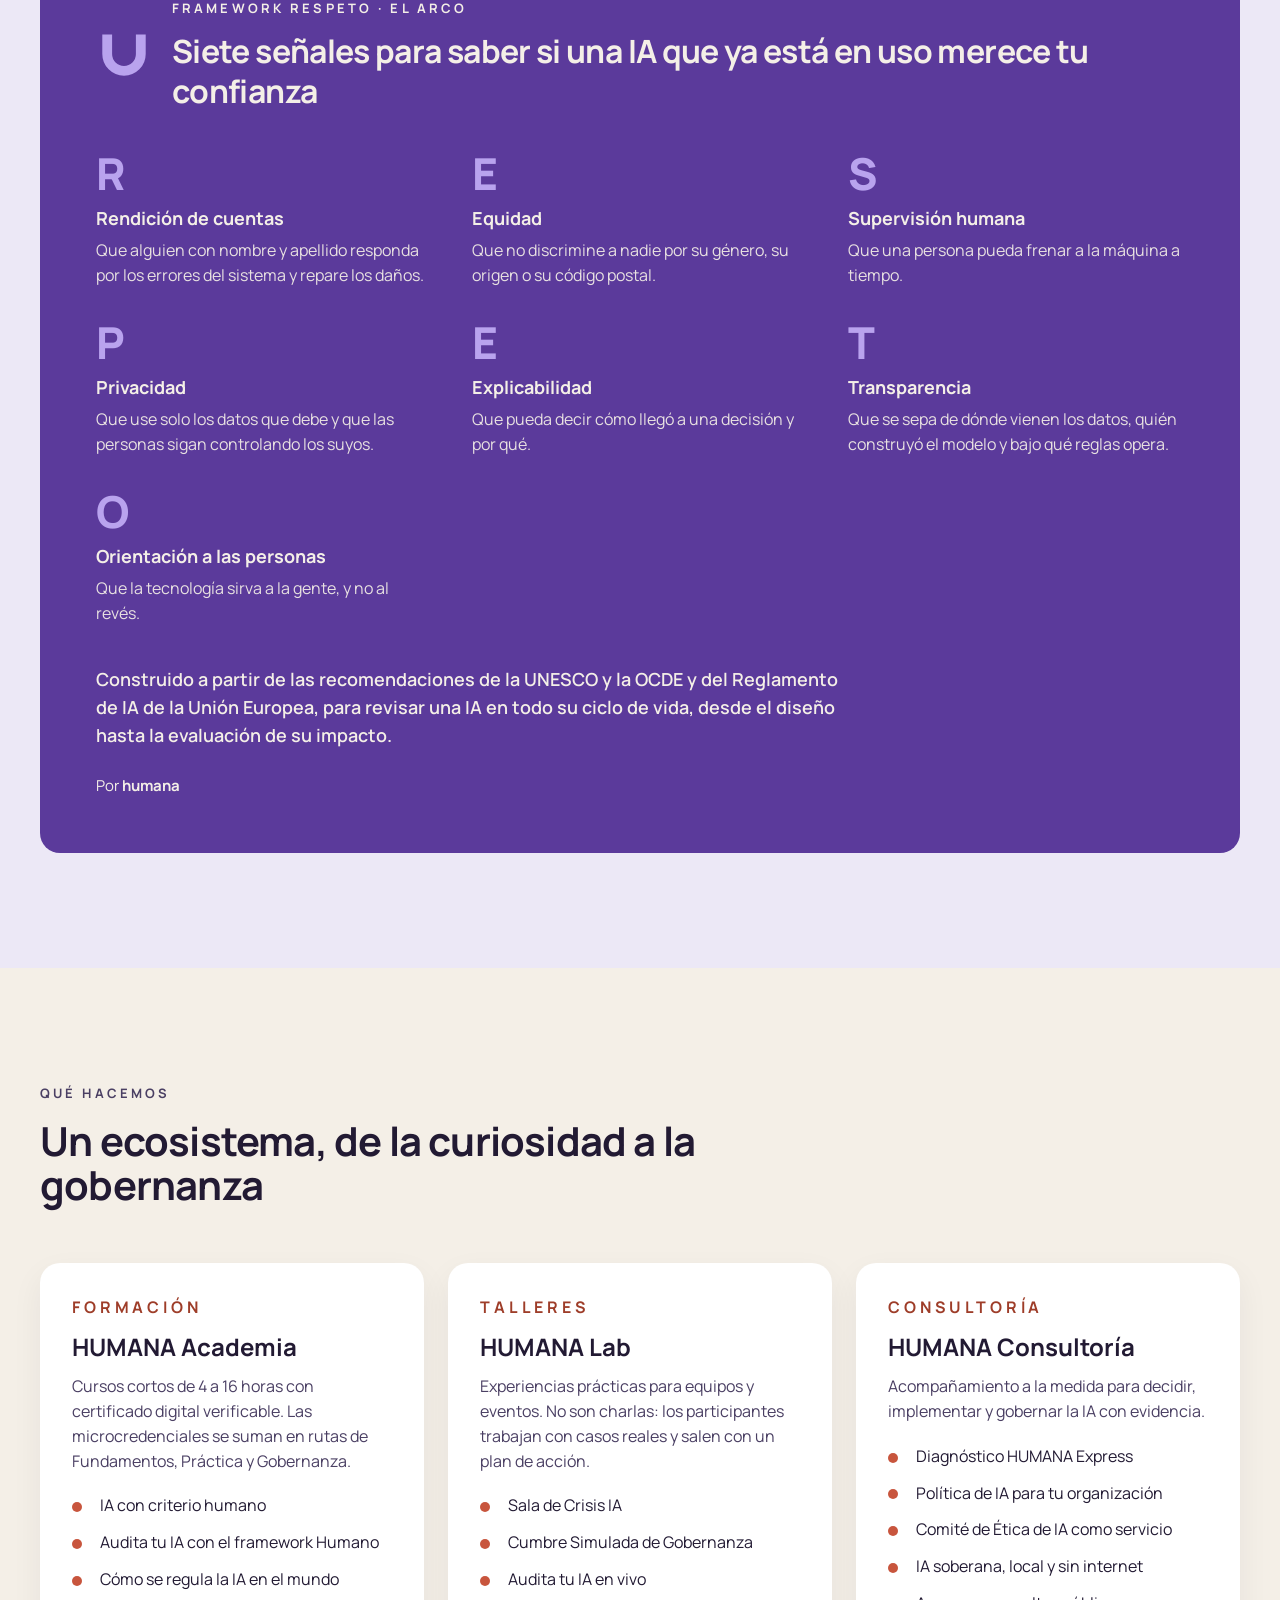
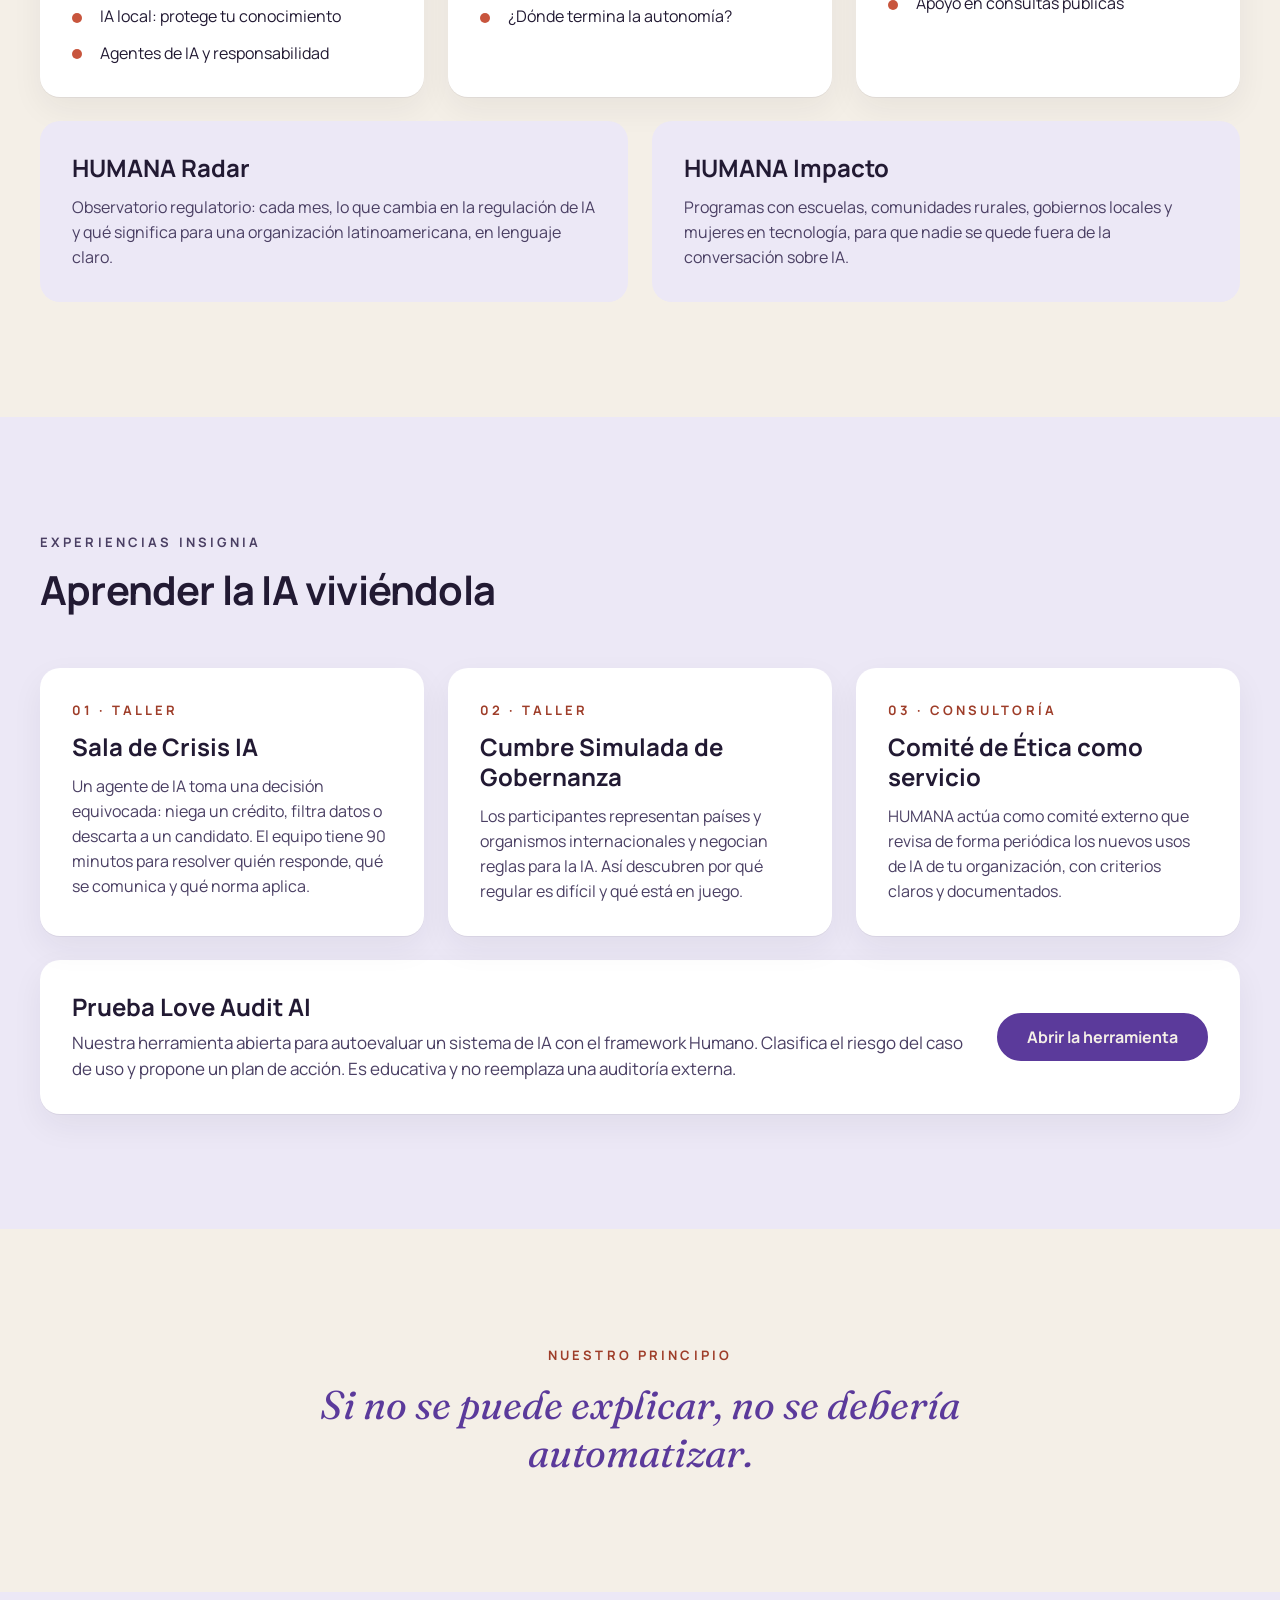
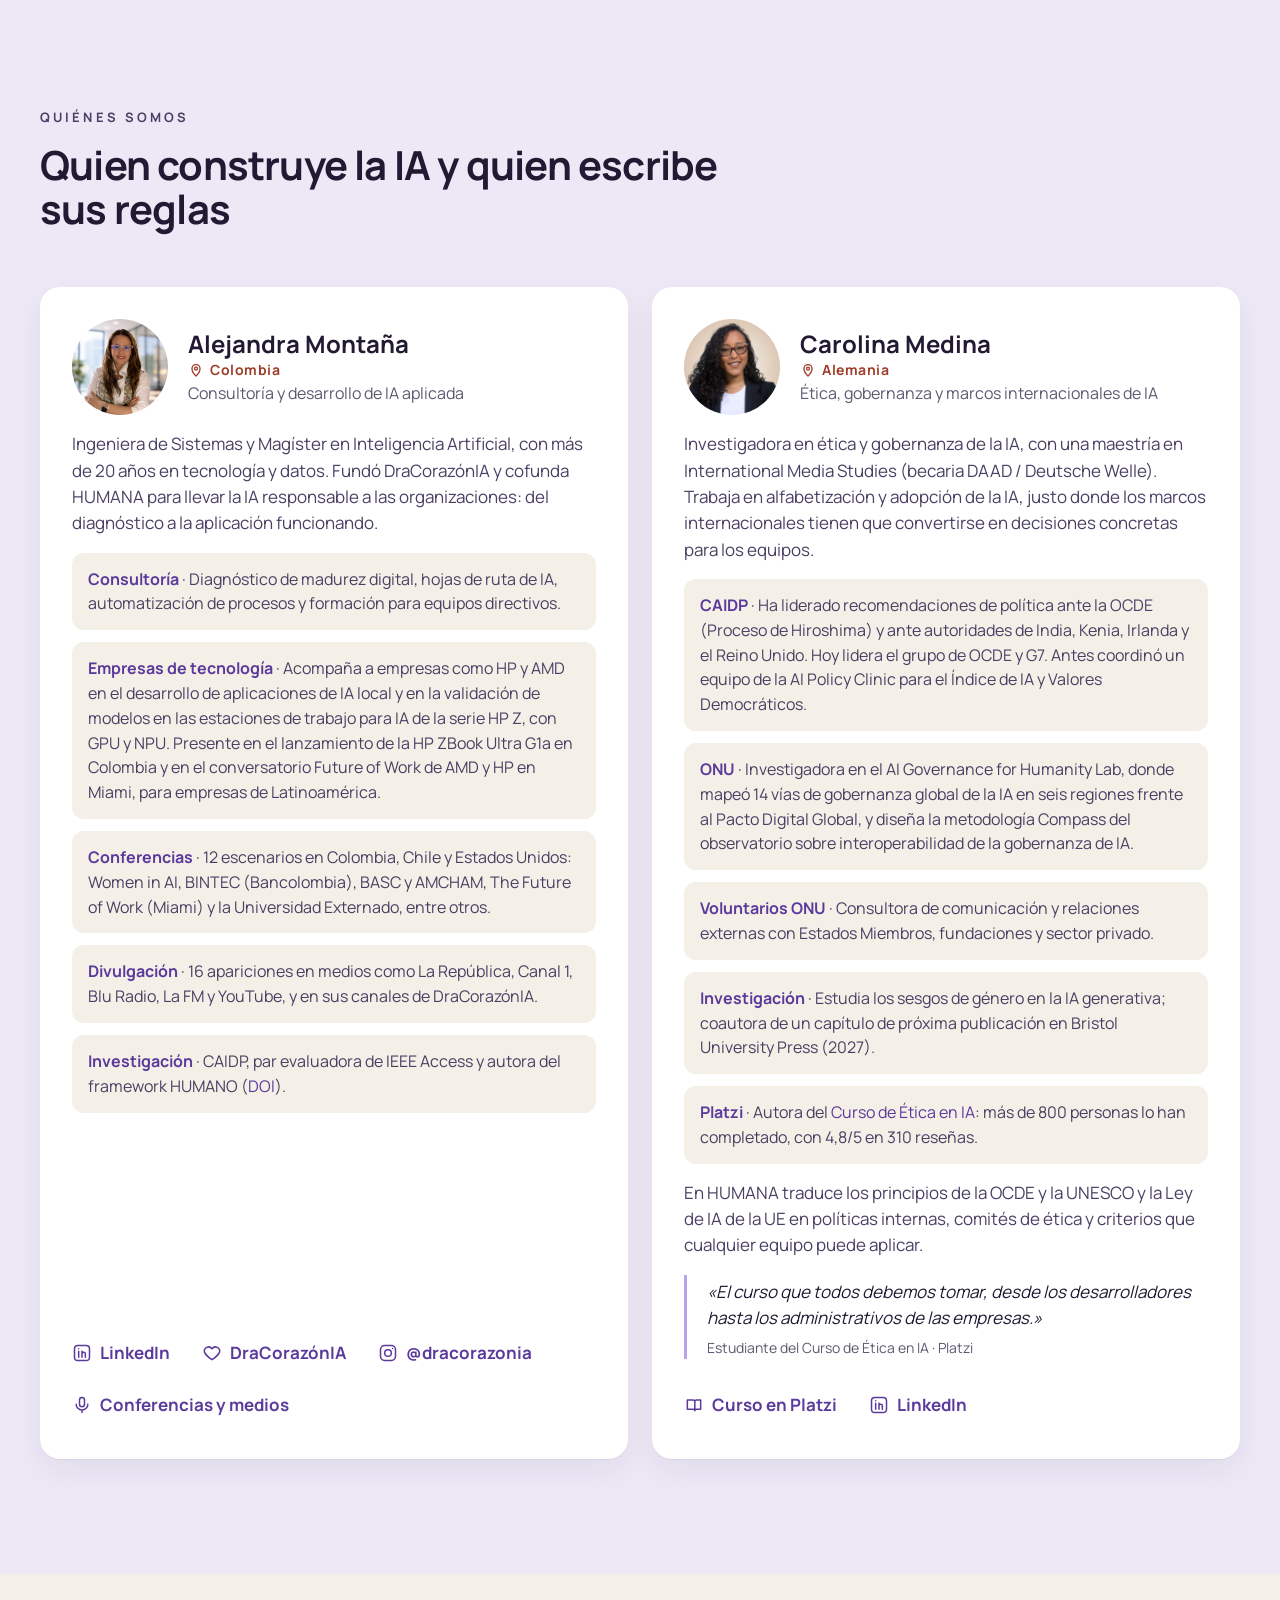
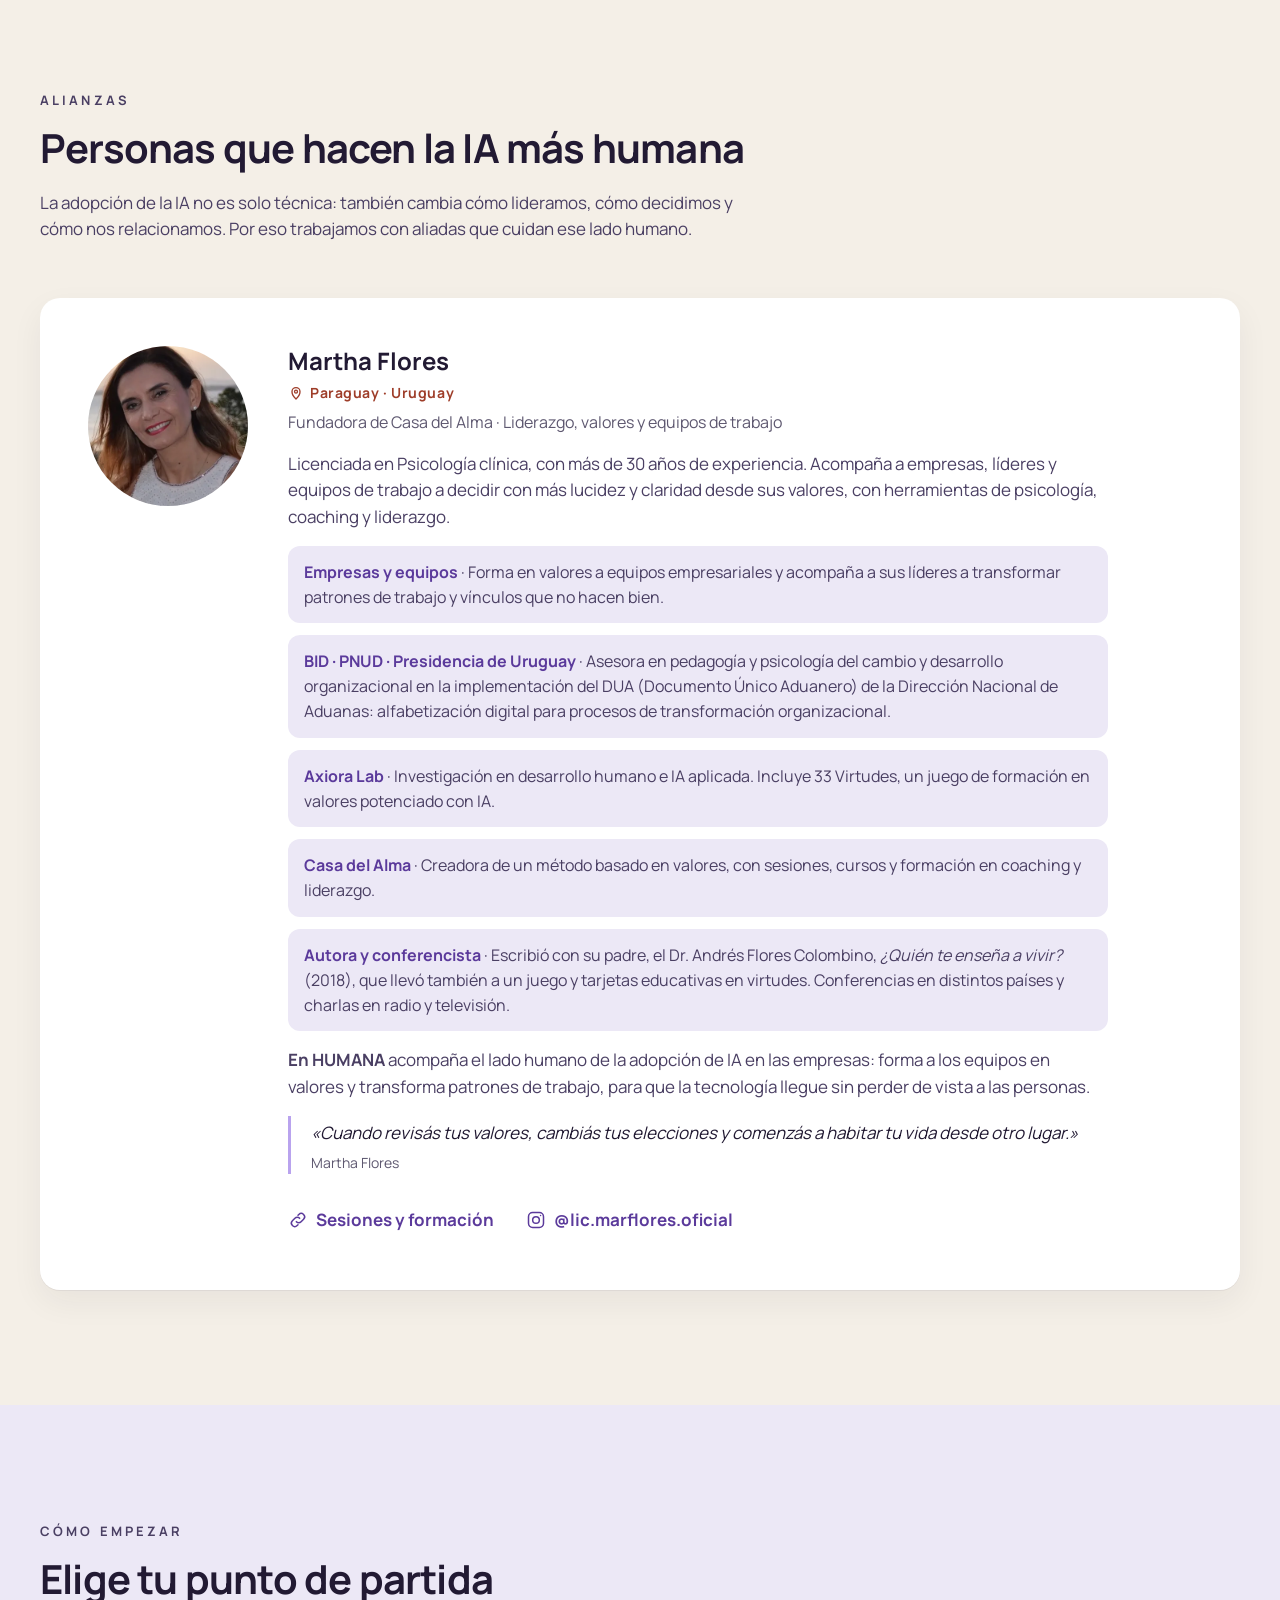
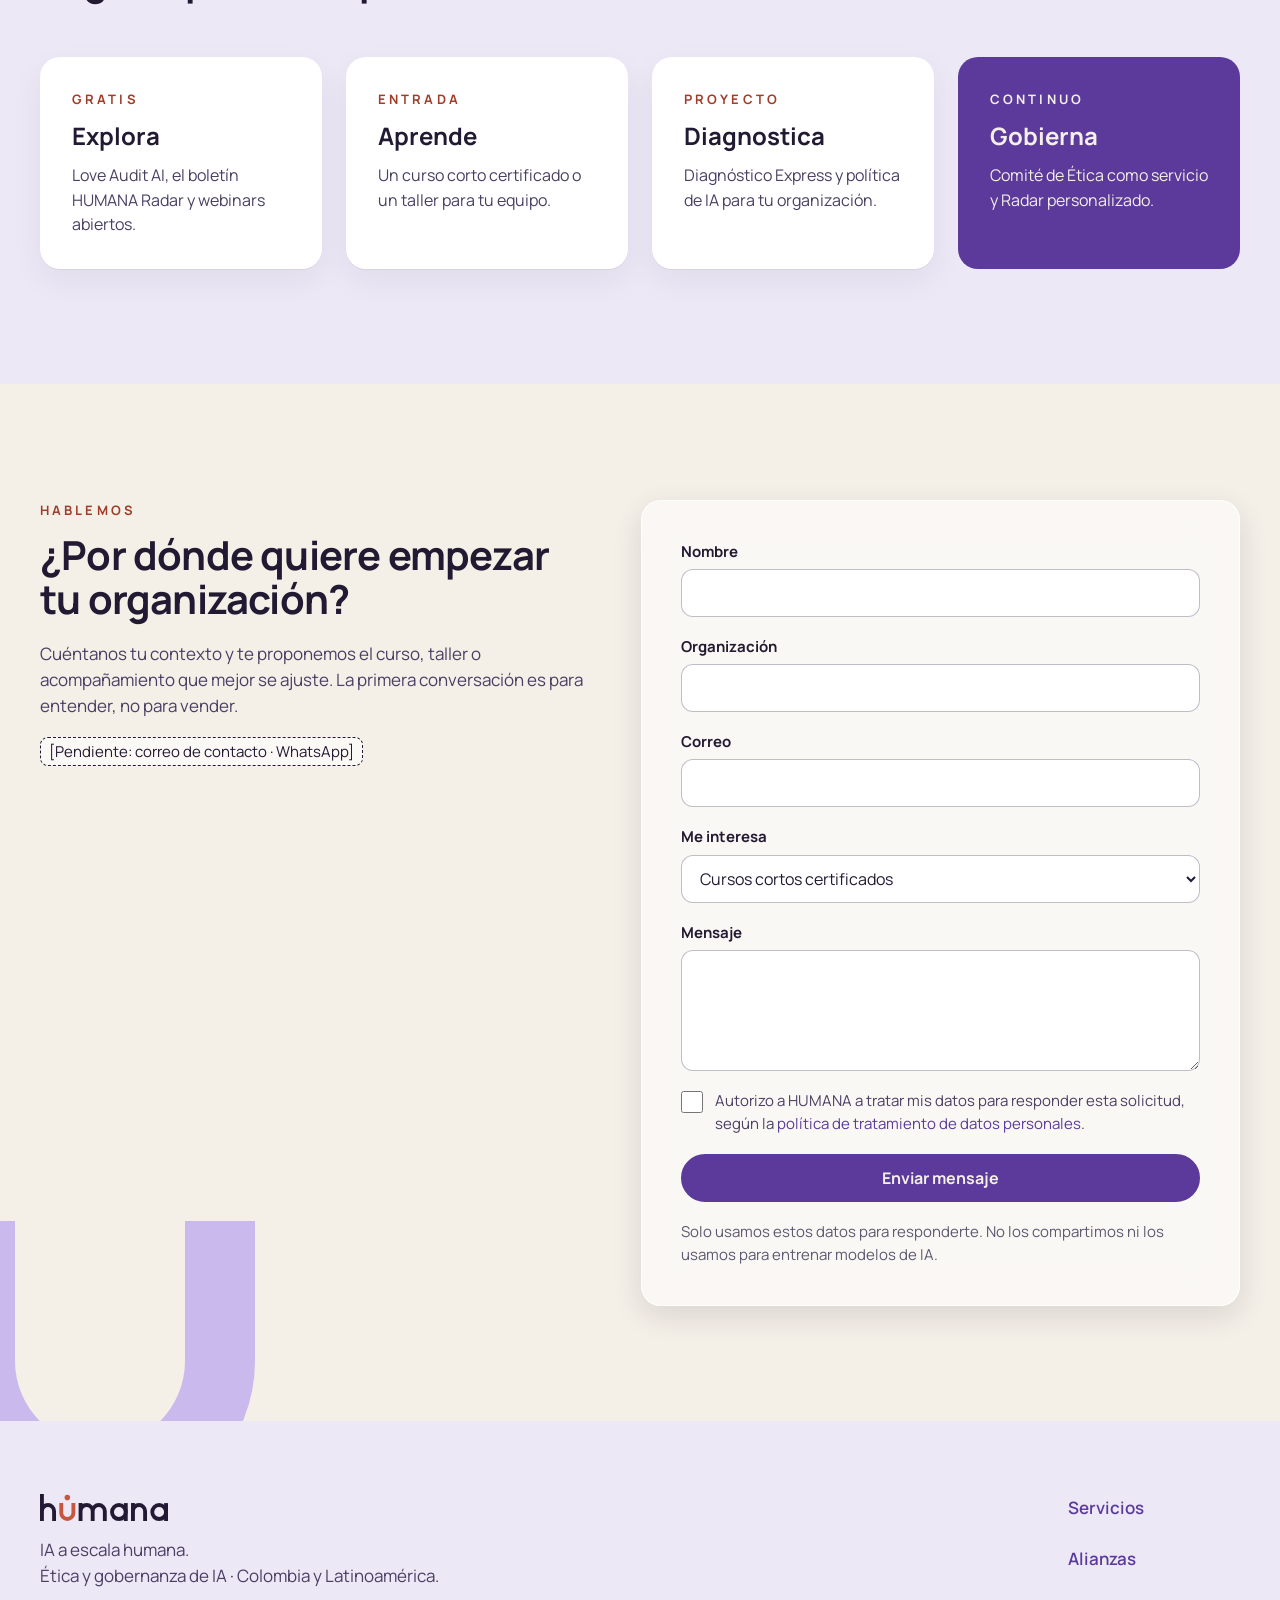
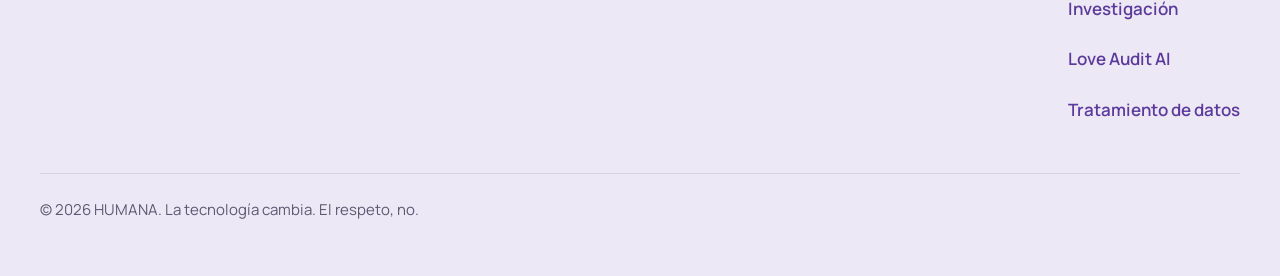
==== commit cb2787fb: "Perfil de Martha: reemplazar Presidencia de Paraguay por la asesoría del DUA (BID, PNUD, Presidencia" ====
--- a/index.html
+++ b/index.html
@@ -373,7 +373,7 @@
             <p>Licenciada en Psicología clínica, con más de 30 años de experiencia. Acompaña a empresas, líderes y equipos de trabajo a decidir con más lucidez y claridad desde sus valores, con herramientas de psicología, coaching y liderazgo.</p>
             <ul class="h-credenciales">
               <li><strong>Empresas y equipos</strong> · Forma en valores a equipos empresariales y acompaña a sus líderes a transformar patrones de trabajo y vínculos que no hacen bien.</li>
-              <li><strong>Presidencia de Paraguay</strong> · Acompañó procesos de alfabetización tecnológica en la Presidencia de la República del Paraguay.</li>
+              <li><strong>BID · PNUD · Presidencia de Uruguay</strong> · Asesora en pedagogía y psicología del cambio y desarrollo organizacional en la implementación del DUA (Documento Único Aduanero) de la Dirección Nacional de Aduanas: alfabetización digital para procesos de transformación organizacional.</li>
               <li><strong>Axiora Lab</strong> · Investigación en desarrollo humano e IA aplicada. Incluye 33 Virtudes, un juego de formación en valores potenciado con IA.</li>
               <li><strong>Casa del Alma</strong> · Creadora de un método basado en valores, con sesiones, cursos y formación en coaching y liderazgo.</li>
               <li><strong>Autora y conferencista</strong> · Escribió con su padre, el Dr. Andrés Flores Colombino, <cite>¿Quién te enseña a vivir?</cite> (2018), que llevó también a un juego y tarjetas educativas en virtudes. Conferencias en distintos países y charlas en radio y televisión.</li>
